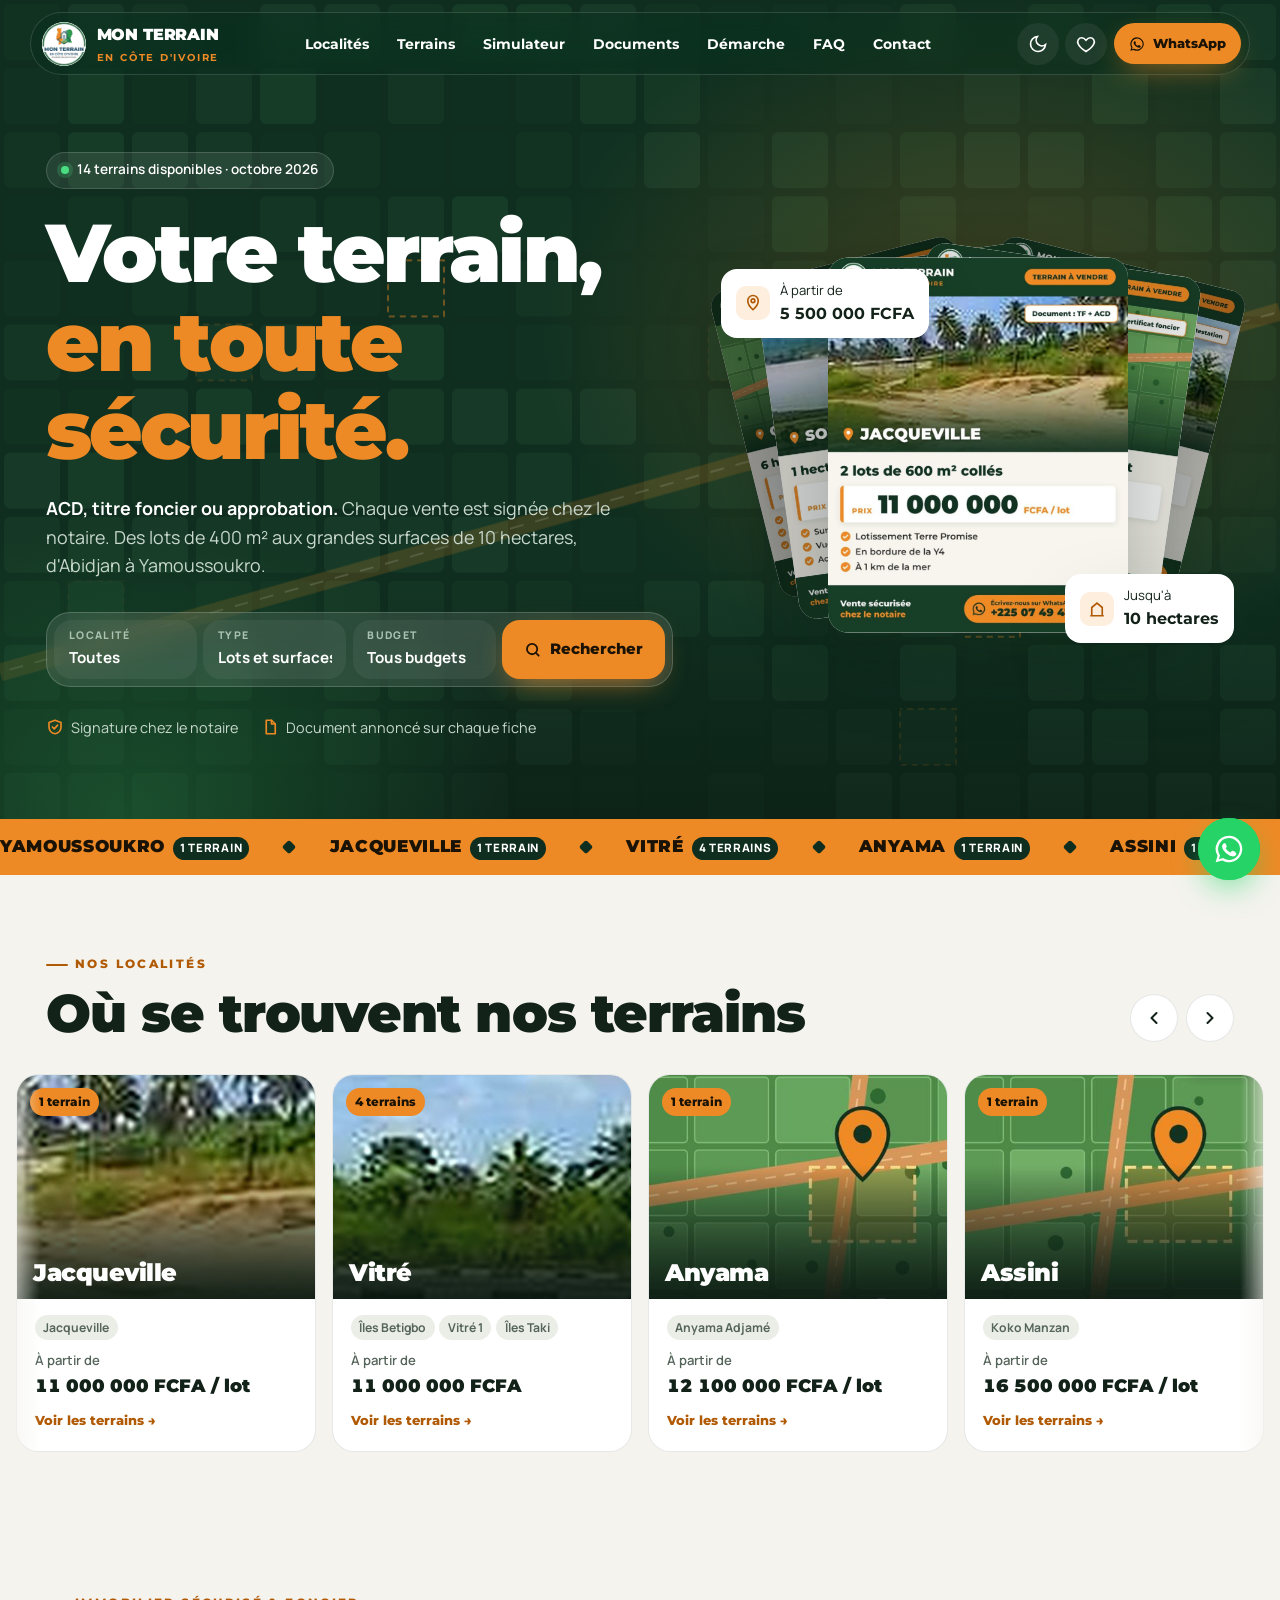
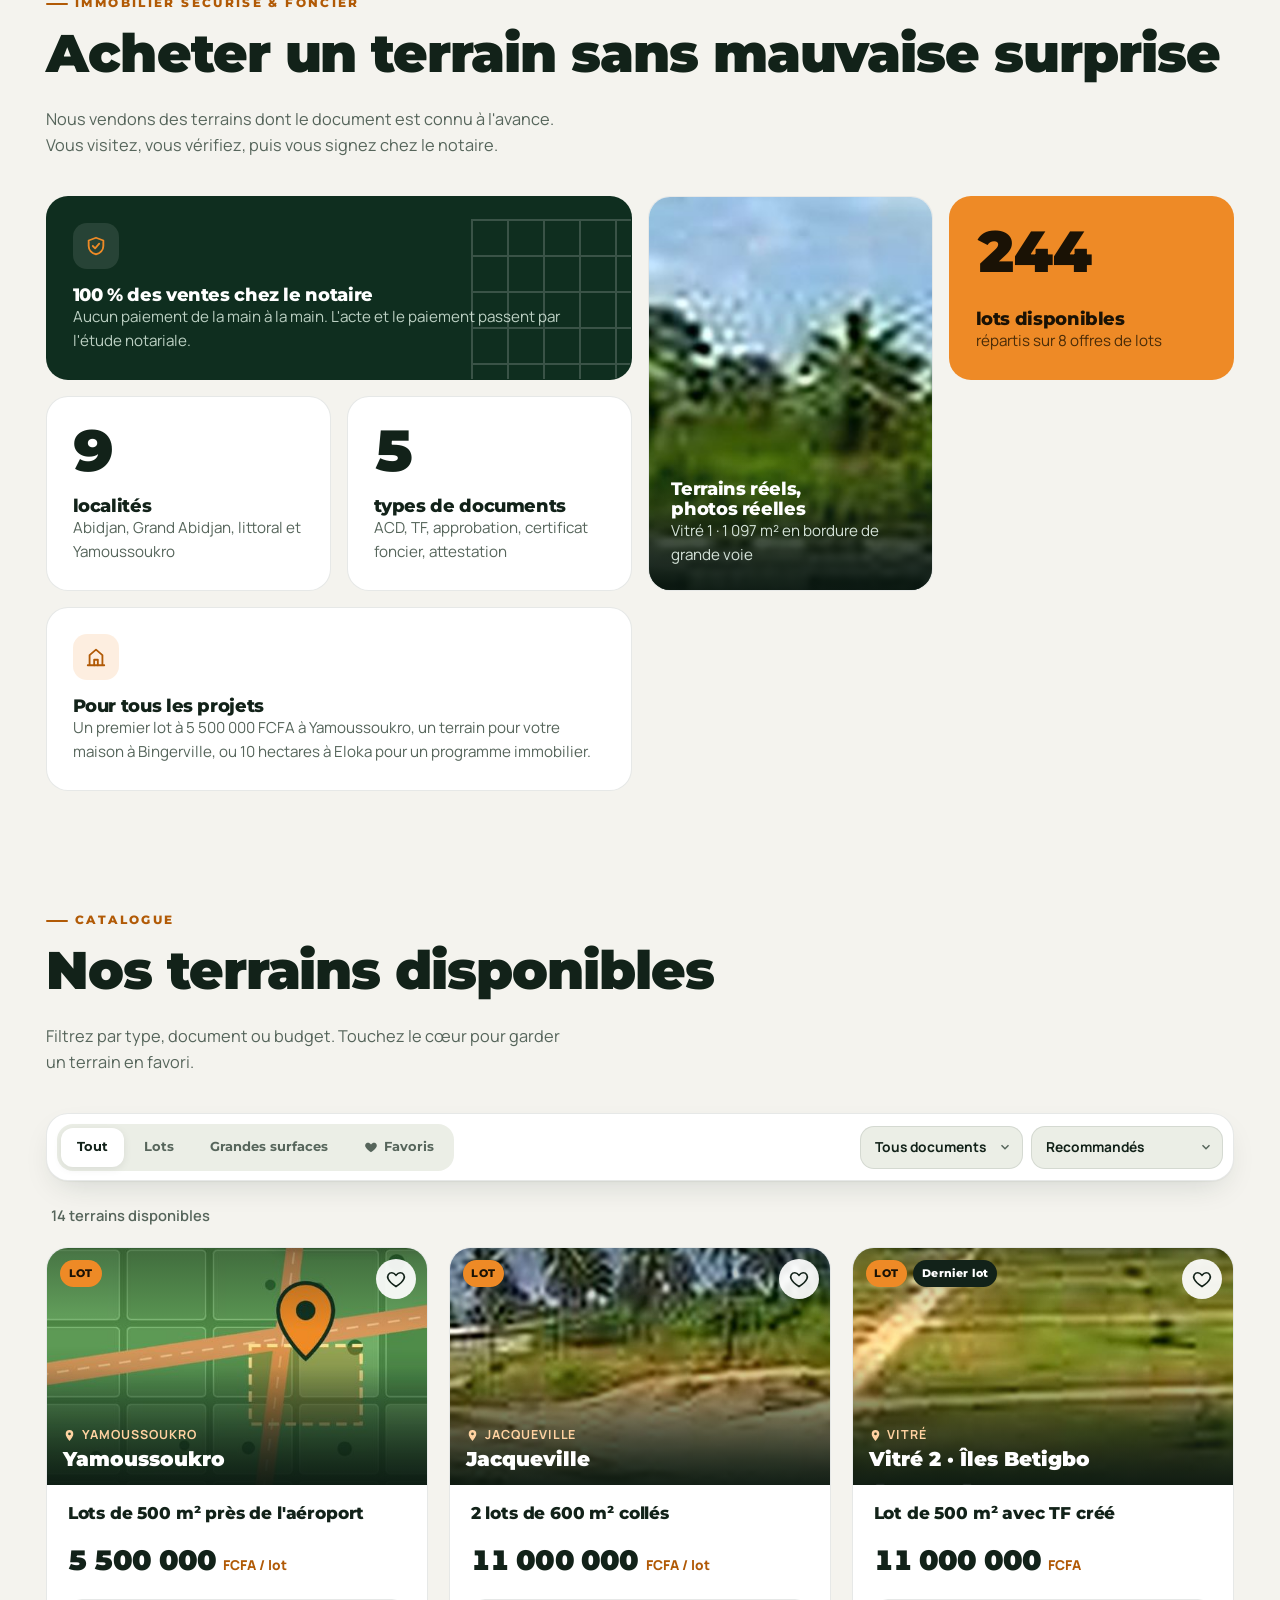
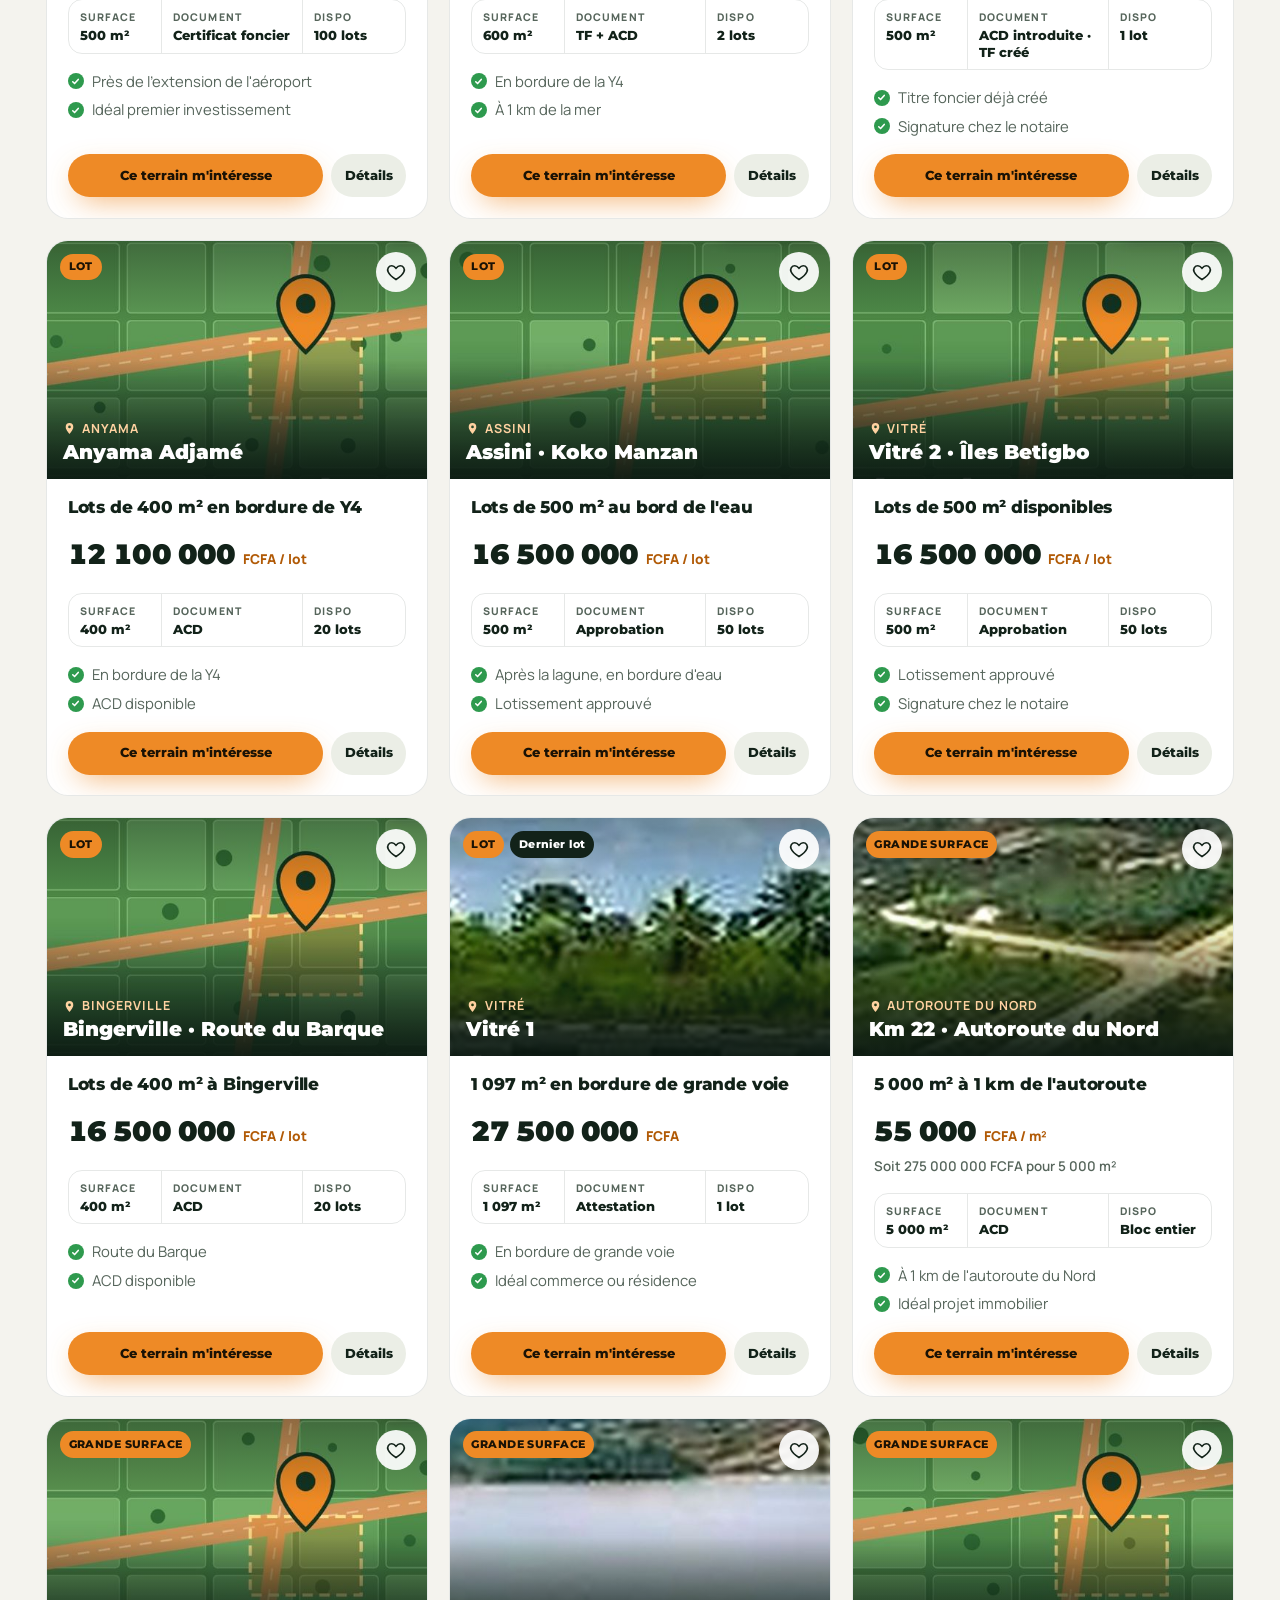
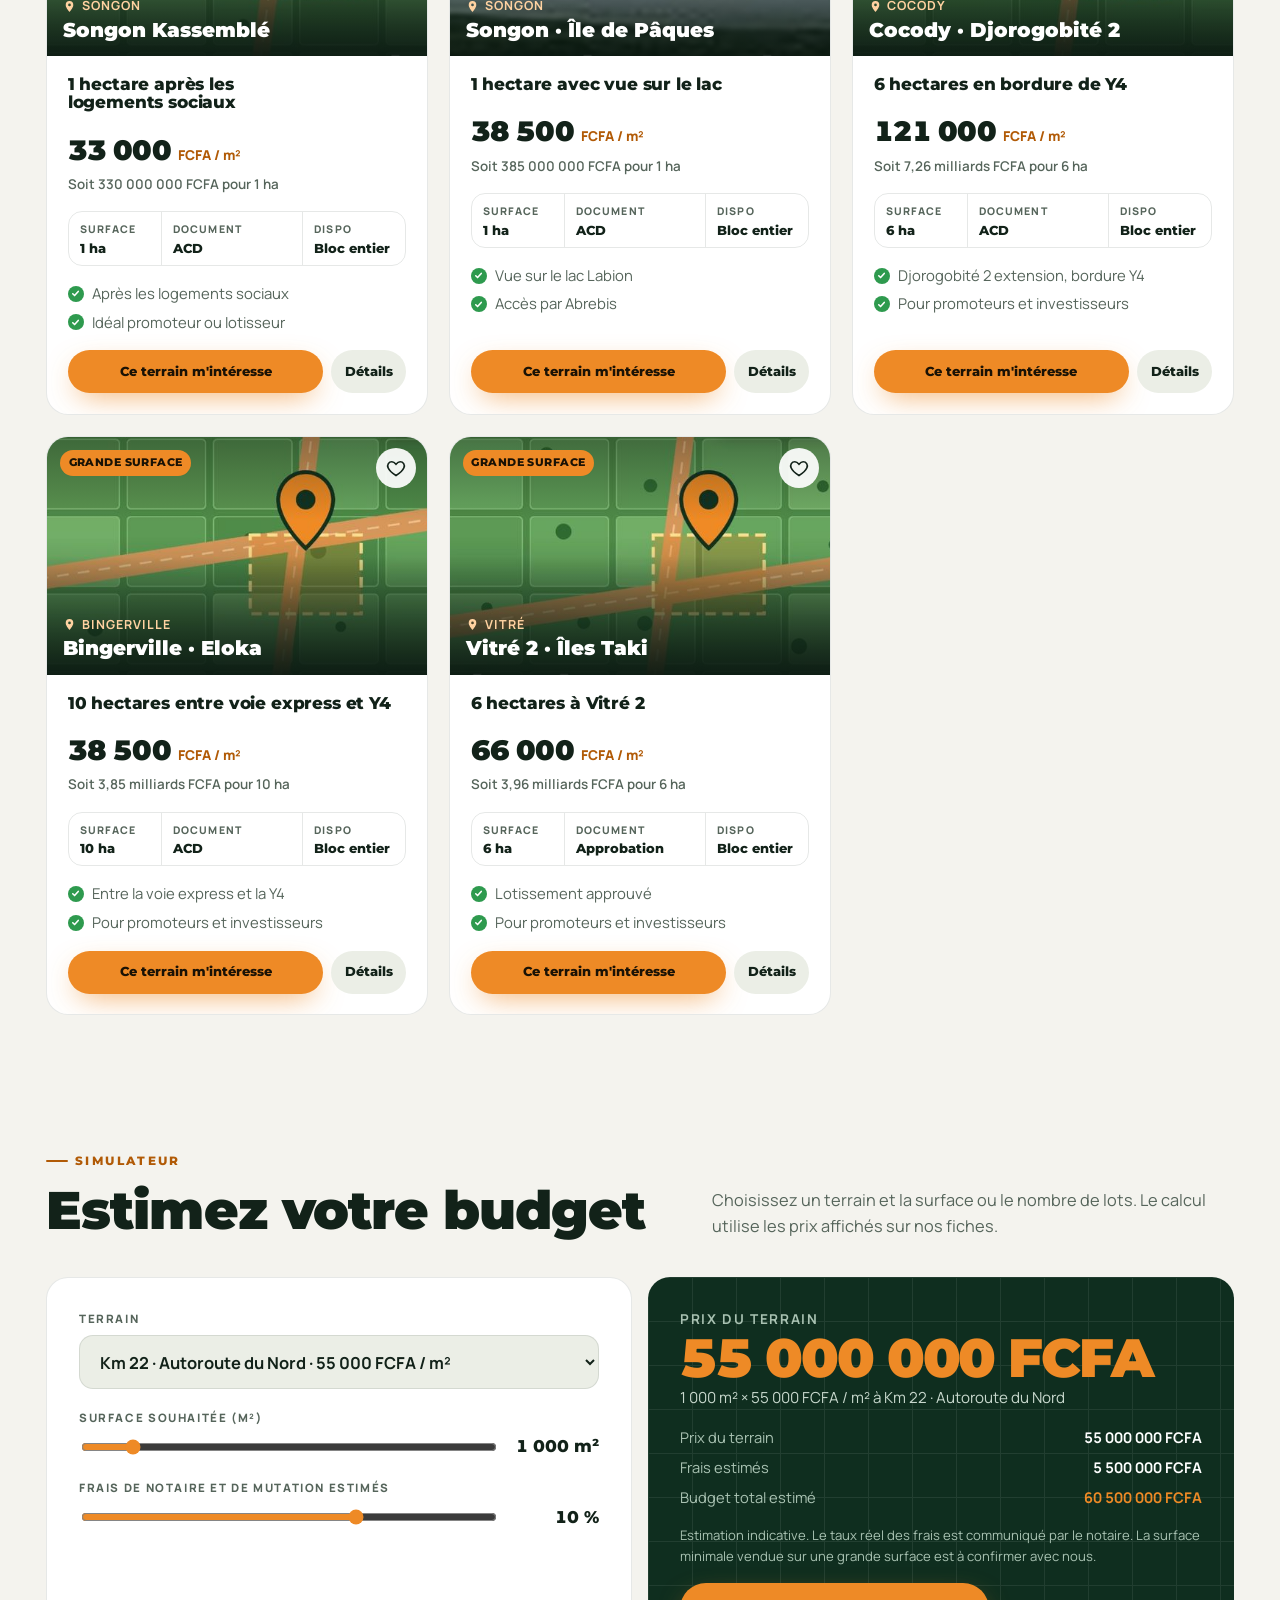
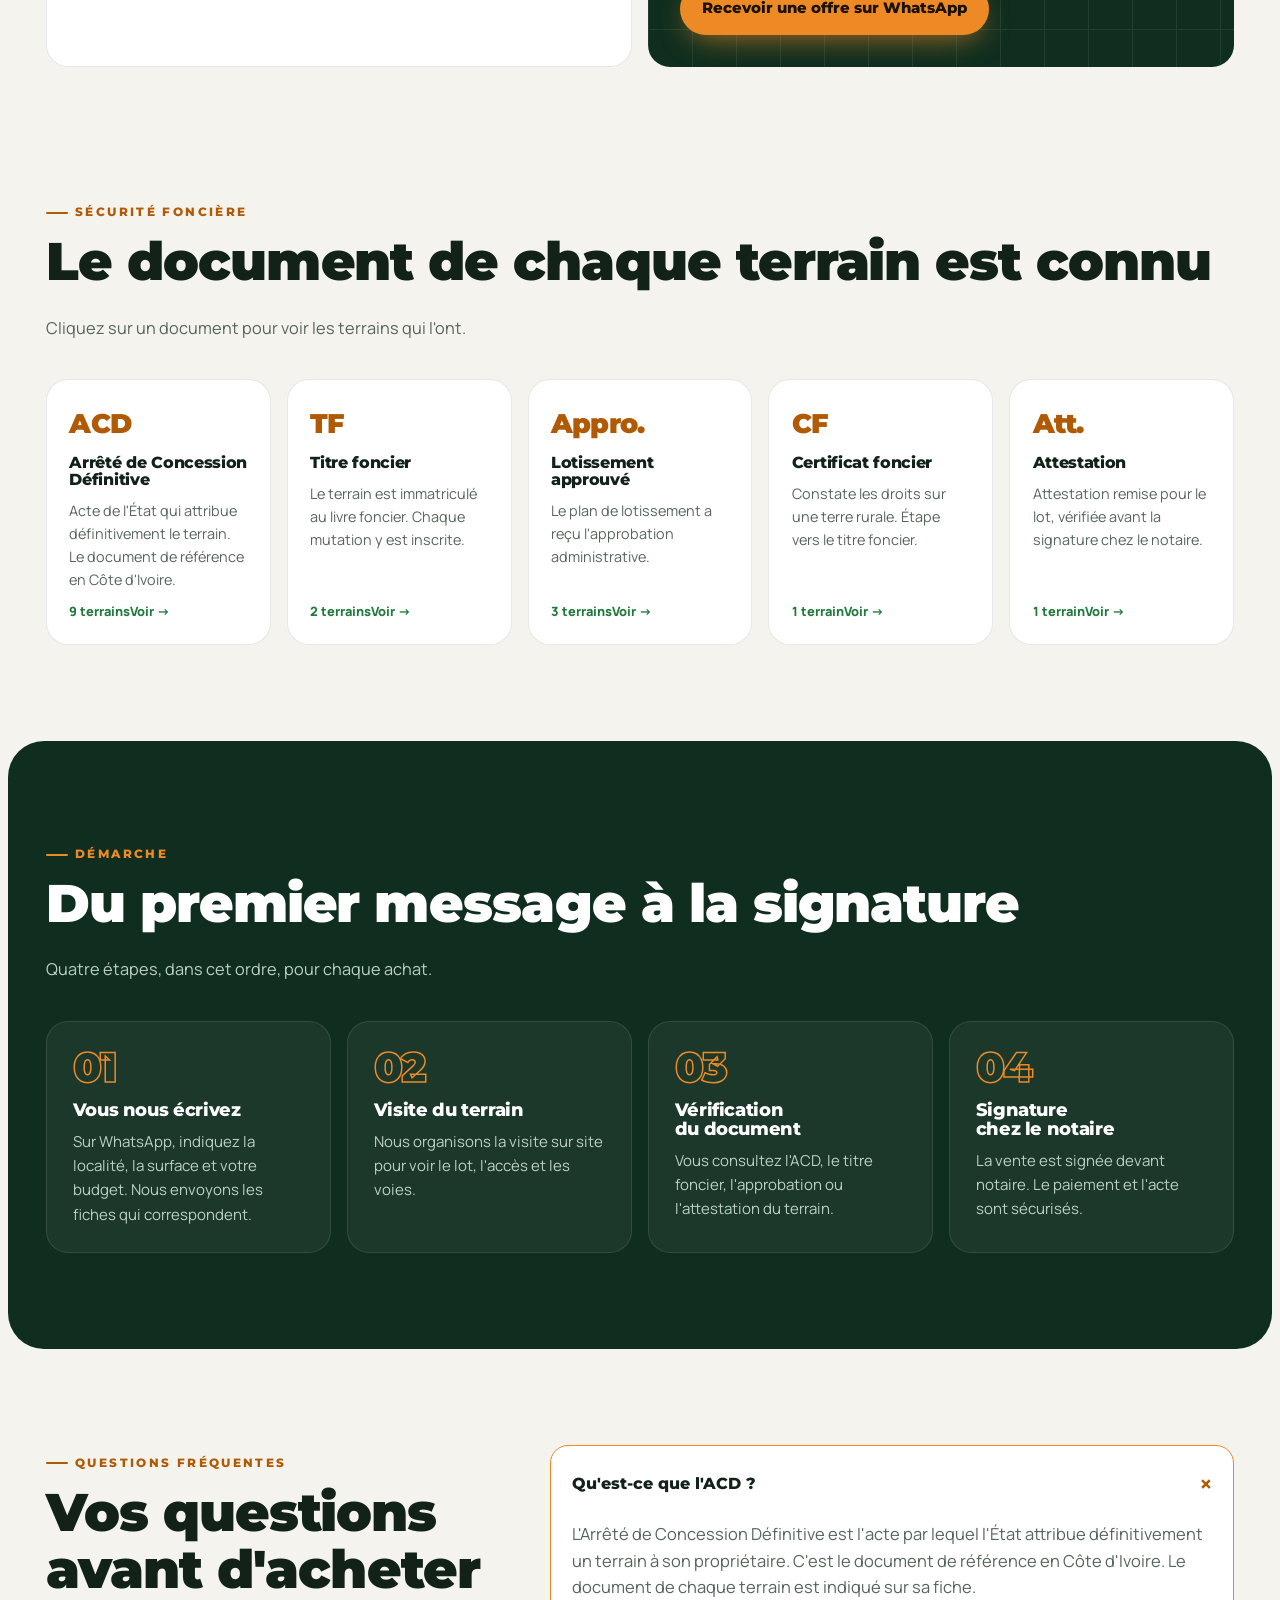
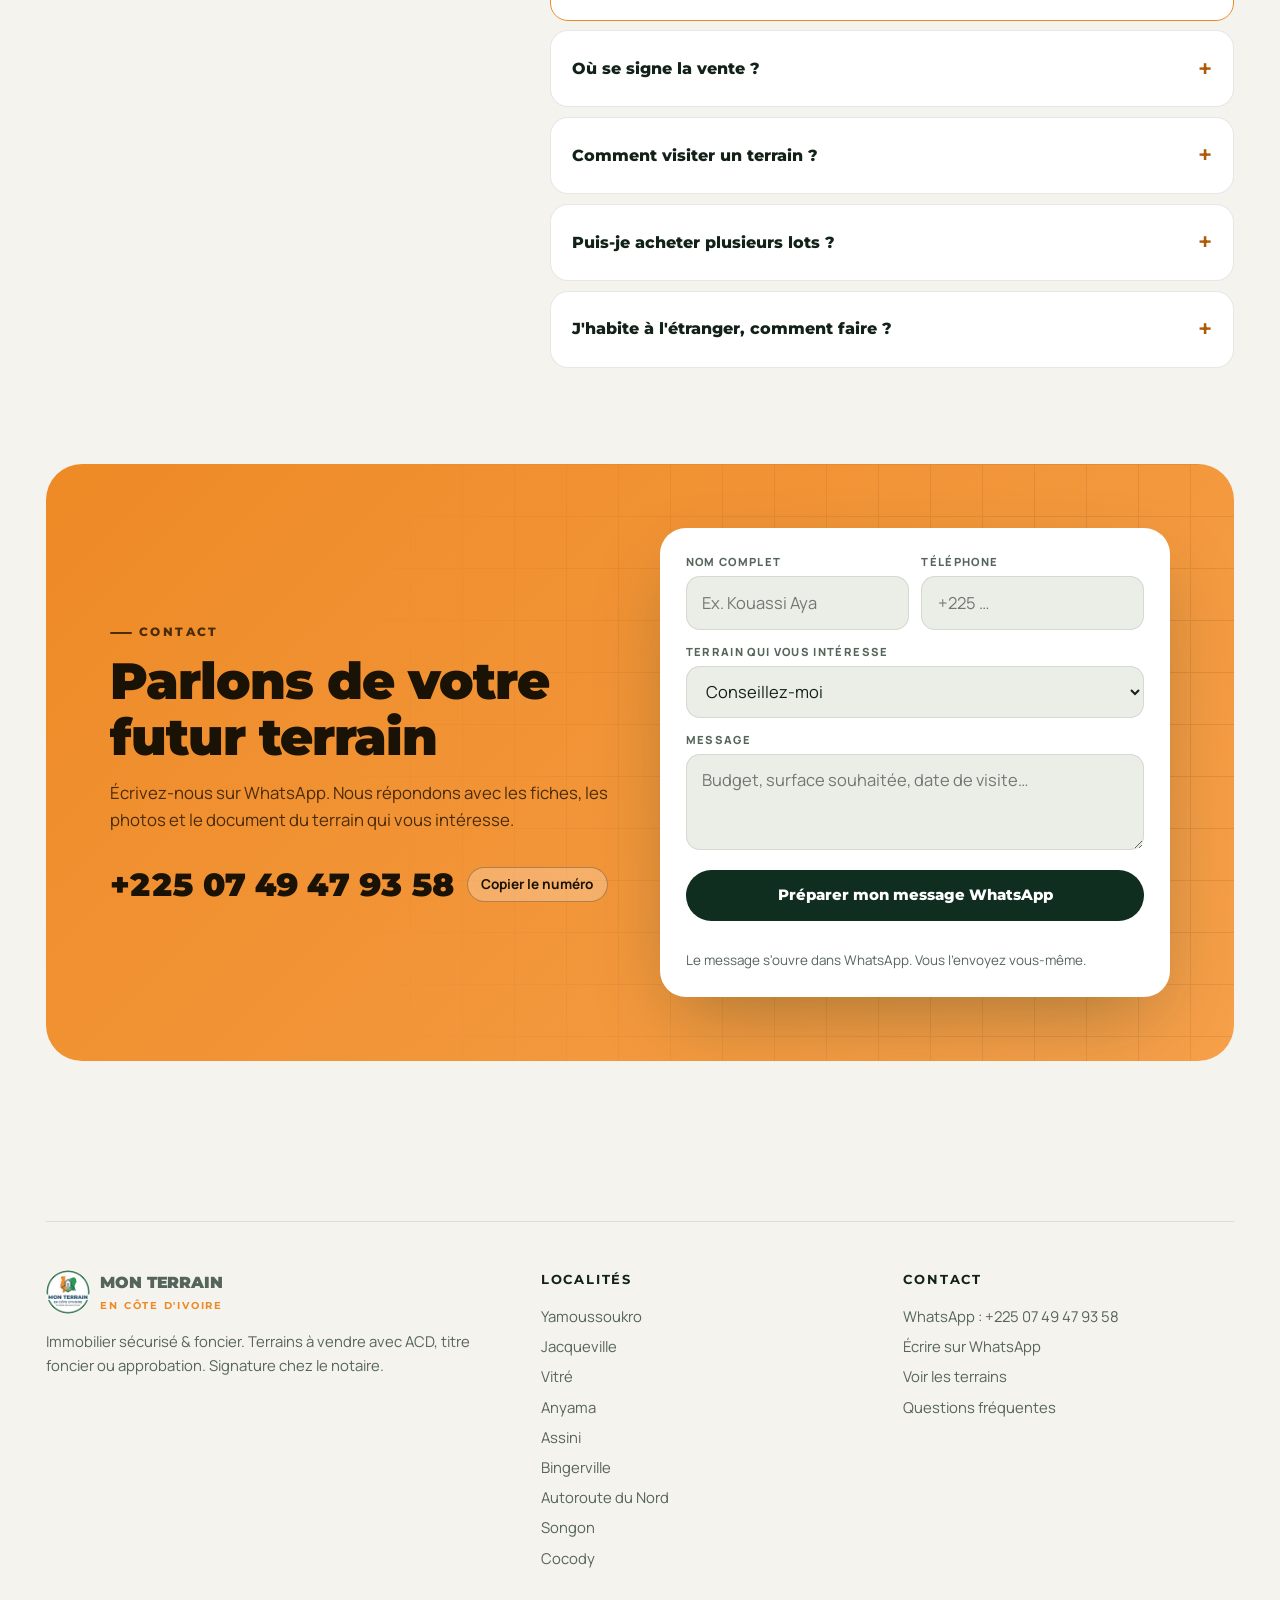
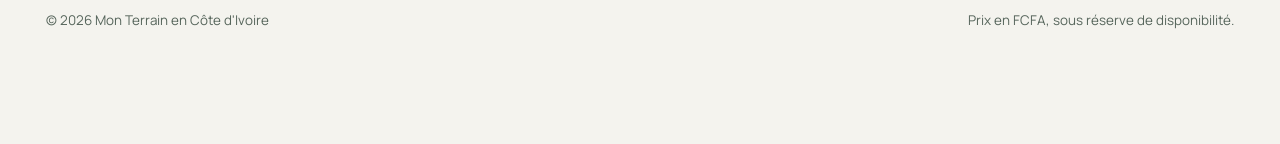
==== index.html @ 16b6b800 "Site Mon Terrain en Côte d'Ivoire Co-Authored-By: Claude Opus 5.5 <noreply@anthropic.com> Claude-Ses" ====
<!doctype html>
<html lang="fr">
<head>
<meta charset="utf-8">
<meta name="viewport" content="width=device-width, initial-scale=1, viewport-fit=cover">
<title>Mon Terrain en Côte d'Ivoire</title>
<meta name="claude:viewport-fit-sides" content="cover">
<meta name="description" content="Terrains à vendre en Côte d'Ivoire : Cocody, Bingerville, Anyama, Songon, Jacqueville, Assini, Vitré, Yamoussoukro. ACD, titre foncier ou approbation. Signature chez le notaire.">
<meta name="theme-color" content="#0f2e1f">
<link rel="preconnect" href="https://fonts.googleapis.com">
<link rel="preconnect" href="https://fonts.gstatic.com" crossorigin>
<link rel="stylesheet" href="https://fonts.googleapis.com/css2?family=Montserrat:wght@600;700;800;900&family=Manrope:wght@400;500;600;700;800&display=swap">
<style>
/* Layout: la parcelle comme motif — fond quadrillé de lots, fiches empilées en 3D, catalogue filtrable, bento, simulateur */
:root{
  --forest:#0f2e1f;        /* fond des fiches */
  --forest-2:#174a31;
  --leaf:#2e9a4e;
  --orange:#ee8a26;
  --orange-2:#ffb15e;
  --navy:#1c4766;
  --bg:#f4f3ee;
  --surface:#ffffff;
  --surface-2:#ebeee6;
  --ink:#122219;
  --muted:#56655b;
  --line:rgba(18,34,25,.1);
  --glass:rgba(255,255,255,.72);
  --glass-line:rgba(255,255,255,.55);
  --accent-ink:#b15a06;
  --leaf-ink:#1f7a3c;
  --shadow-lg:0 30px 80px -20px rgba(15,46,31,.35);
  --shadow:0 1px 1px rgba(15,46,31,.04),0 12px 32px -12px rgba(15,46,31,.18);
  --f-display:"Montserrat",system-ui,-apple-system,"Segoe UI",sans-serif;
  --f-body:"Manrope",system-ui,-apple-system,"Segoe UI",sans-serif;
  --r:22px;
  --wrap:1220px;
  --gl:max(16px,env(safe-area-inset-left,0px));
  --gr:max(16px,env(safe-area-inset-right,0px));
}
@media (prefers-color-scheme:dark){:root:not([data-theme="light"]){
  --bg:#0a1610;--surface:#11221a;--surface-2:#162b20;--ink:#ecf2ed;--muted:#a3b5a9;--line:rgba(236,242,237,.1);
  --glass:rgba(17,34,26,.72);--glass-line:rgba(255,255,255,.08);--accent-ink:#ffab55;--leaf-ink:#5cc97c;
  --shadow:0 1px 1px rgba(0,0,0,.3),0 12px 32px -12px rgba(0,0,0,.6);color-scheme:dark}}
:root[data-theme="dark"]{
  --bg:#0a1610;--surface:#11221a;--surface-2:#162b20;--ink:#ecf2ed;--muted:#a3b5a9;--line:rgba(236,242,237,.1);
  --glass:rgba(17,34,26,.72);--glass-line:rgba(255,255,255,.08);--accent-ink:#ffab55;--leaf-ink:#5cc97c;
  --shadow:0 1px 1px rgba(0,0,0,.3),0 12px 32px -12px rgba(0,0,0,.6);color-scheme:dark}

*{box-sizing:border-box}
[hidden]{display:none!important}
html{scroll-behavior:smooth;scroll-padding-top:90px}
body{background:var(--bg);color:var(--ink);font-family:var(--f-body);font-size:16.5px;line-height:1.6;margin:0;-webkit-font-smoothing:antialiased}
body::before{content:"";position:fixed;inset:0 0 auto;height:env(safe-area-inset-top,0px);z-index:80;background:var(--forest)}
h1,h2,h3{font-family:var(--f-display);line-height:1.08;margin:0;text-wrap:balance;letter-spacing:-.02em}
p{margin:0}
a{color:inherit}
img{max-width:100%;display:block}
button{font:inherit;color:inherit}
:focus-visible{outline:3px solid var(--orange);outline-offset:3px;border-radius:8px}
.wrap{max-width:var(--wrap);margin:0 auto;padding-left:var(--gl);padding-right:var(--gr)}
.kicker{display:inline-flex;align-items:center;gap:.6em;font-family:var(--f-display);font-weight:800;font-size:.74rem;letter-spacing:.2em;text-transform:uppercase;color:var(--accent-ink)}
.kicker::before{content:"";width:22px;height:2px;background:currentColor;border-radius:2px}
.btn{display:inline-flex;align-items:center;justify-content:center;gap:.55em;font-family:var(--f-display);font-weight:800;font-size:.92rem;border-radius:999px;padding:.95em 1.5em;text-decoration:none;border:0;cursor:pointer;transition:transform .2s cubic-bezier(.2,.8,.2,1),box-shadow .2s,background .2s;white-space:nowrap}
.btn:hover{transform:translateY(-2px)}
.btn svg{width:1.2em;height:1.2em;flex:none}
.btn-primary{background:var(--orange);color:#1a1205;box-shadow:0 10px 30px -10px rgba(238,138,38,.8)}
.btn-primary:hover{background:var(--orange-2)}
.btn-glass{background:rgba(255,255,255,.1);color:#fff;border:1px solid rgba(255,255,255,.25);backdrop-filter:blur(8px)}
.btn-soft{background:var(--surface-2);color:var(--ink)}

/* ---------- scroll progress + header ---------- */
.progress{position:fixed;top:env(safe-area-inset-top,0px);left:0;right:0;height:3px;z-index:90;background:linear-gradient(90deg,var(--orange),var(--orange-2));transform-origin:0 50%;transform:scaleX(0)}
@supports (animation-timeline:scroll()){.progress{animation:grow linear both;animation-timeline:scroll(root)}}
@keyframes grow{to{transform:scaleX(1)}}
header.site{position:fixed;top:calc(env(safe-area-inset-top,0px) + 12px);left:0;right:0;z-index:70;padding-left:var(--gl);padding-right:var(--gr);pointer-events:none}
.bar{pointer-events:auto;max-width:var(--wrap);margin:0 auto;display:flex;align-items:center;justify-content:space-between;gap:1rem;padding:.5rem .5rem .5rem .7rem;border-radius:999px;background:rgba(15,46,31,.45);border:1px solid rgba(255,255,255,.14);backdrop-filter:blur(16px) saturate(1.3);-webkit-backdrop-filter:blur(16px) saturate(1.3);color:#fff;transition:background .3s,color .3s,border-color .3s,box-shadow .3s}
header.scrolled .bar{background:var(--glass);color:var(--ink);border-color:var(--glass-line);box-shadow:var(--shadow)}
.brand{display:flex;align-items:center;gap:.65rem;text-decoration:none;min-width:0}
.brand img{width:44px;height:44px;border-radius:50%;background:#fff;flex:none}
.brand b{white-space:nowrap;font-family:var(--f-display);font-weight:900;font-size:1rem;line-height:1;letter-spacing:-.01em}
.brand small{display:block;font-family:var(--f-display);font-weight:700;font-size:.62rem;letter-spacing:.18em;color:var(--orange);margin-top:.3em}
nav.main{display:flex;align-items:center;gap:.2rem}
nav.main a{font-family:var(--f-display);font-weight:700;font-size:.86rem;text-decoration:none;padding:.6em .9em;border-radius:999px;transition:background .2s}
nav.main a:hover{background:rgba(127,127,127,.16)}
.bar-actions{display:flex;align-items:center;gap:.4rem}
.icon-btn{width:42px;height:42px;border-radius:50%;display:grid;place-items:center;background:rgba(127,127,127,.14);border:0;cursor:pointer;position:relative}
.icon-btn svg{width:20px;height:20px}
.icon-btn .count{position:absolute;top:-2px;right:-2px;min-width:18px;height:18px;padding:0 4px;border-radius:9px;background:var(--orange);color:#1a1205;font-size:.68rem;font-weight:800;display:grid;place-items:center}
.bar .btn{padding:.75em 1.15em;font-size:.84rem}
#menuBtn{display:none}
@media (max-width:980px){
  nav.main{position:absolute;top:calc(100% + 8px);left:var(--gl);right:var(--gr);flex-direction:column;align-items:stretch;background:var(--surface);color:var(--ink);border-radius:20px;padding:.6rem;box-shadow:var(--shadow-lg);border:1px solid var(--line)}
  nav.main a{padding:.9rem 1rem}
  nav.main:not(.open){display:none}
  #menuBtn{display:grid}
  .bar .btn-wa-label{display:none}
  .bar .btn{padding:0;width:42px;height:42px}
}
@media (max-width:420px){.brand small{display:none}.brand b{font-size:.9rem}#themeBtn{display:none}}

/* ---------- hero ---------- */
.hero{position:relative;background:var(--forest);color:#fff;overflow:hidden;isolation:isolate}
.hero canvas{position:absolute;inset:0;width:100%;height:100%;z-index:-1}
.hero::after{content:"";position:absolute;inset:0;z-index:-1;background:radial-gradient(ellipse 60% 70% at 78% 40%,rgba(238,138,38,.22),transparent 60%),radial-gradient(ellipse 50% 60% at 10% 100%,rgba(46,154,78,.35),transparent 60%),linear-gradient(180deg,transparent 70%,rgba(10,22,16,.5))}
.hero .wrap{display:grid;grid-template-columns:minmax(0,1.1fr) minmax(0,.9fr);gap:3rem;align-items:center;padding-block:9.5rem 5rem}
.pill{display:inline-flex;align-items:center;gap:.55rem;padding:.4rem .9rem .4rem .45rem;border-radius:999px;background:rgba(255,255,255,.08);border:1px solid rgba(255,255,255,.16);font-size:.85rem;font-weight:600}
.pill i{display:inline-block;width:8px;height:8px;border-radius:50%;background:#4ade80;box-shadow:0 0 0 4px rgba(74,222,128,.2);margin-left:.4rem;font-style:normal}
.hero h1{font-weight:900;font-size:clamp(2.6rem,6.4vw,5.2rem);margin:1.3rem 0 1.2rem;letter-spacing:-.035em}
.hero h1 .o{color:var(--orange);display:block}
.hero h1 .line{display:block;animation:rise .9s cubic-bezier(.2,.8,.2,1) both}
.hero h1 .line:nth-child(2){animation-delay:.12s}
@keyframes rise{from{transform:translateY(24px);opacity:.001}}
.hero .lead{font-size:1.12rem;color:#c8d8cd;max-width:34em}
.hero .lead b{color:#fff}

.search{margin-top:2rem;display:grid;grid-template-columns:repeat(3,minmax(0,1fr)) auto;gap:.4rem;padding:.45rem;border-radius:24px;background:rgba(255,255,255,.1);border:1px solid rgba(255,255,255,.18);backdrop-filter:blur(14px);-webkit-backdrop-filter:blur(14px);max-width:720px}
.search .f{display:flex;flex-direction:column;padding:.45rem .9rem;border-radius:18px;background:rgba(255,255,255,.06);min-width:0}
.search label{font-size:.66rem;font-weight:800;letter-spacing:.14em;text-transform:uppercase;color:#a9c2b2}
.search select{appearance:none;background:transparent;border:0;color:#fff;font:inherit;font-weight:700;font-size:.95rem;padding:.1rem 0;width:100%;cursor:pointer}
.search select option{color:#122219}
.search .btn{border-radius:18px}
@media (max-width:720px){.search{grid-template-columns:1fr 1fr}.search .btn{grid-column:1/-1}}
@media (max-width:420px){.search{grid-template-columns:1fr}}
.trust{display:flex;flex-wrap:wrap;gap:1.4rem;margin-top:1.8rem;color:#c8d8cd;font-size:.9rem}
.trust span{display:inline-flex;align-items:center;gap:.45rem}
.trust svg{width:18px;height:18px;color:var(--orange)}

.deck{position:relative;height:520px;perspective:1400px}
.deck button{position:absolute;top:50%;left:50%;width:300px;max-width:78%;aspect-ratio:4/5;border:0;padding:0;border-radius:20px;overflow:hidden;cursor:pointer;background:#fff;box-shadow:var(--shadow-lg);transition:transform .9s cubic-bezier(.2,.8,.2,1),opacity .9s,filter .9s;transform-style:preserve-3d}
.deck img{width:100%;height:100%;object-fit:cover}
.deck .float{position:absolute;z-index:20;background:var(--surface);color:var(--ink);border-radius:16px;padding:.7rem .95rem;box-shadow:var(--shadow-lg);font-size:.82rem;display:flex;gap:.6rem;align-items:center;animation:bob 5s ease-in-out infinite}
.deck .float b{display:block;font-family:var(--f-display);font-size:1rem}
.deck .float .dot{width:34px;height:34px;border-radius:10px;display:grid;place-items:center;background:rgba(238,138,38,.15);color:var(--accent-ink)}
.deck .float .dot svg{width:18px;height:18px}
.deck .f1{left:0;top:16%}
.deck .f2{right:0;bottom:12%;animation-delay:-2.5s}
@keyframes bob{50%{transform:translateY(-10px)}}
@media (max-width:900px){.hero .wrap{grid-template-columns:1fr;padding-block:8rem 3.5rem}.deck{height:430px}}
@media (max-width:480px){.deck{height:380px}.deck .float{display:none}}

/* marquee */
.marquee{background:var(--orange);color:#1a1205;overflow:hidden;padding-block:.9rem;font-family:var(--f-display);font-weight:900;font-size:1.05rem;text-transform:uppercase;letter-spacing:.04em}
.marquee .track{display:flex;width:max-content;gap:2.2rem;animation:slide 38s linear infinite}
.marquee .item{display:inline-flex;align-items:center;gap:2.2rem;white-space:nowrap}
.marquee .item::after{content:"";width:10px;height:10px;border-radius:2px;background:var(--forest);transform:rotate(45deg)}
.marquee button{all:unset;cursor:pointer;display:inline-flex;align-items:baseline;gap:.5rem;font:inherit;text-transform:inherit;letter-spacing:inherit}
.marquee button:hover{text-decoration:underline;text-underline-offset:4px}
.marquee button:focus-visible{outline:2px solid var(--forest);outline-offset:4px;border-radius:4px}
.marquee button small{font-family:var(--f-body);font-weight:800;font-size:.72rem;letter-spacing:.06em;background:var(--forest);color:#fff;border-radius:999px;padding:.2em .6em}
.marquee:hover .track,.marquee:focus-within .track{animation-play-state:paused}

/* localités carousel */
.zones-sec{padding-block:4.5rem 1rem}
.zc-head{display:flex;justify-content:space-between;align-items:end;gap:1rem;flex-wrap:wrap;margin-bottom:1.6rem}
.zc-head h2{font-weight:900;font-size:clamp(2rem,4.4vw,3.3rem);margin-top:.7rem}
.zc-nav{display:flex;gap:.5rem}
.zc-nav button{width:48px;height:48px;border-radius:50%;border:1px solid var(--line);background:var(--surface);cursor:pointer;display:grid;place-items:center;color:var(--ink);transition:background .2s}
.zc-nav button:hover{background:var(--orange);color:#1a1205;border-color:transparent}
.zc-nav svg{width:20px;height:20px}
.zc{display:flex;gap:1rem;overflow-x:auto;scroll-snap-type:x mandatory;scroll-padding-left:var(--gl);padding:.4rem var(--gr) 1.4rem var(--gl);scrollbar-width:none;overscroll-behavior-x:contain}
.zc::-webkit-scrollbar{display:none}
.zc-wrap{max-width:calc(var(--wrap) + 400px);margin:0 auto;position:relative}
.zc-wrap::before,.zc-wrap::after{content:"";position:absolute;top:0;bottom:1.4rem;width:40px;z-index:2;pointer-events:none}
.zc-wrap::before{left:0;background:linear-gradient(90deg,var(--bg),transparent)}
.zc-wrap::after{right:0;background:linear-gradient(-90deg,var(--bg),transparent)}
.zcard{flex:0 0 min(300px,80vw);scroll-snap-align:start;border-radius:var(--r);overflow:hidden;background:var(--surface);border:1px solid var(--line);display:flex;flex-direction:column;text-align:left;padding:0;cursor:pointer;transition:transform .35s cubic-bezier(.2,.8,.2,1),box-shadow .35s;color:var(--ink)}
.zcard:hover{transform:translateY(-6px);box-shadow:var(--shadow-lg)}
.zcard .zimg{position:relative;aspect-ratio:4/3;overflow:hidden;background:var(--forest)}
.zcard .zimg img{width:100%;height:100%;object-fit:cover;transition:transform .8s cubic-bezier(.2,.8,.2,1)}
.zcard:hover .zimg img{transform:scale(1.08)}
.zcard .zimg::after{content:"";position:absolute;inset:0;background:linear-gradient(transparent 40%,rgba(10,22,16,.85))}
.zcard .zname{position:absolute;left:1rem;right:1rem;bottom:.85rem;z-index:1;color:#fff;font-family:var(--f-display);font-weight:900;font-size:1.5rem;line-height:1.05;letter-spacing:-.02em}
.zcard .zcount{position:absolute;top:.8rem;left:.8rem;z-index:1;background:var(--orange);color:#1a1205;font-family:var(--f-display);font-weight:800;font-size:.72rem;padding:.4em .8em;border-radius:999px}
.zcard .zbody{padding:1rem 1.1rem 1.2rem;display:flex;flex-direction:column;gap:.6rem;flex:1}
.zcard .zplaces{display:flex;flex-wrap:wrap;gap:.3rem}
.zcard .zplaces span{font-size:.76rem;font-weight:700;background:var(--surface-2);border-radius:999px;padding:.25em .7em;color:var(--muted)}
.zcard .zfrom{margin-top:auto;font-size:.82rem;color:var(--muted);font-weight:600}
.zcard .zfrom b{display:block;font-family:var(--f-display);font-size:1.15rem;color:var(--ink);font-weight:900;font-variant-numeric:tabular-nums}
.zcard .zgo{font-family:var(--f-display);font-weight:800;font-size:.84rem;color:var(--accent-ink)}
@keyframes slide{to{transform:translateX(-50%)}}

/* reveal on scroll (progressive: visible by default) */
@supports (animation-timeline:view()){
  .reveal{animation:reveal linear both;animation-timeline:view();animation-range:entry 0% entry 40%}
  @keyframes reveal{from{opacity:.35;transform:translateY(40px) scale(.98)}}
}

/* ---------- sections ---------- */
section.block{padding-block:6rem}
.head{display:flex;flex-wrap:wrap;justify-content:space-between;align-items:end;gap:1.5rem;margin-bottom:2.4rem}
.head h2{font-weight:900;font-size:clamp(2rem,4.4vw,3.3rem);margin-top:.7rem}
.head p{color:var(--muted);max-width:32em;font-size:1.02rem}

/* ---------- bento ---------- */
.bento{display:grid;grid-template-columns:repeat(4,minmax(0,1fr));grid-auto-rows:minmax(170px,auto);gap:1rem}
.tile{border-radius:var(--r);padding:1.6rem;background:var(--surface);border:1px solid var(--line);display:flex;flex-direction:column;justify-content:space-between;gap:1rem;overflow:hidden;position:relative;min-width:0}
.tile .big{font-family:var(--f-display);font-weight:900;font-size:clamp(2.4rem,4.5vw,3.6rem);line-height:1;letter-spacing:-.04em;font-variant-numeric:tabular-nums}
.tile h3{font-size:1.15rem;font-weight:800}
.tile p{color:var(--muted);font-size:.95rem}
.tile.dark{background:var(--forest);color:#fff;border-color:transparent}
.tile.dark p{color:#bcd0c3}
.tile.orange{background:var(--orange);color:#1a1205;border-color:transparent}
.tile.orange p{color:#4a2c08}
.tile.photo{padding:0;grid-row:span 2}
.tile.photo img{width:100%;height:100%;object-fit:cover;position:absolute;inset:0}
.tile.photo .cap{position:relative;margin-top:auto;padding:1.4rem;background:linear-gradient(transparent,rgba(10,22,16,.9));color:#fff}
.tile.photo .cap p{color:#d4e2d8}
.t-wide{grid-column:span 2}
.tile .ic{width:46px;height:46px;border-radius:14px;display:grid;place-items:center;background:rgba(238,138,38,.14);color:var(--accent-ink)}
.tile.dark .ic{background:rgba(255,255,255,.1);color:var(--orange)}
.tile .ic svg{width:22px;height:22px}
.tile .plots{position:absolute;right:-20px;bottom:-20px;width:180px;height:180px;opacity:.18;background-image:linear-gradient(currentColor 2px,transparent 2px),linear-gradient(90deg,currentColor 2px,transparent 2px);background-size:36px 36px}
@media (max-width:900px){.bento{grid-template-columns:1fr 1fr}.tile.photo{grid-row:span 1;min-height:280px}}
@media (max-width:520px){.bento{grid-template-columns:1fr}.t-wide{grid-column:auto}}

/* ---------- catalogue ---------- */
.toolbar{display:flex;flex-wrap:wrap;gap:.8rem;align-items:center;justify-content:space-between;padding:.6rem;border-radius:22px;background:var(--surface);border:1px solid var(--line);margin-bottom:1.4rem;position:sticky;top:calc(env(safe-area-inset-top,0px) + 84px);z-index:20;box-shadow:var(--shadow)}
.seg{display:flex;gap:.25rem;padding:.25rem;border-radius:16px;background:var(--surface-2);flex-wrap:wrap}
.seg button{border:0;background:transparent;padding:.55rem 1rem;border-radius:12px;font-family:var(--f-display);font-weight:700;font-size:.84rem;cursor:pointer;color:var(--muted);display:inline-flex;gap:.4rem;align-items:center}
.seg button[aria-pressed="true"]{background:var(--surface);color:var(--ink);box-shadow:0 2px 8px rgba(0,0,0,.08)}
.seg button svg{width:14px;height:14px}
.tb-right{display:flex;gap:.5rem;flex-wrap:wrap}
.tb-right select{font:inherit;font-weight:700;font-size:.86rem;padding:.6rem 2rem .6rem .9rem;border-radius:14px;border:1px solid var(--line);background:var(--surface-2) url("data:image/svg+xml,%3Csvg xmlns='http://www.w3.org/2000/svg' viewBox='0 0 24 24' fill='none' stroke='%2356655b' stroke-width='2.5'%3E%3Cpath d='M6 9l6 6 6-6'/%3E%3C/svg%3E") right .6rem center/14px no-repeat;color:var(--ink);appearance:none;cursor:pointer;max-width:100%}
@media (max-width:720px){.toolbar{position:static}}
.result-line{color:var(--muted);margin:0 0 1.2rem .3rem;font-size:.92rem;font-weight:600}
.grid{display:grid;grid-template-columns:repeat(auto-fill,minmax(320px,1fr));gap:1.3rem}
@media (max-width:400px){.grid{grid-template-columns:1fr}}
.card{background:var(--surface);border:1px solid var(--line);border-radius:var(--r);overflow:hidden;display:flex;flex-direction:column;transition:transform .35s cubic-bezier(.2,.8,.2,1),box-shadow .35s;view-transition-name:var(--vt)}
.card:hover{transform:translateY(-6px);box-shadow:var(--shadow-lg)}
.media{position:relative;aspect-ratio:16/10;overflow:hidden;background:var(--forest)}
.media .open{position:absolute;inset:0;border:0;padding:0;background:none;cursor:zoom-in;width:100%}
.media img{width:100%;height:100%;object-fit:cover;transition:transform .8s cubic-bezier(.2,.8,.2,1)}
.card:hover .media img{transform:scale(1.07)}
.media::after{content:"";position:absolute;inset:0;background:linear-gradient(180deg,rgba(10,22,16,.35),transparent 35%,transparent 50%,rgba(10,22,16,.88));pointer-events:none}
.badges{position:absolute;top:.8rem;left:.8rem;right:3.8rem;display:flex;flex-wrap:wrap;gap:.35rem;z-index:2;pointer-events:none}
.badge{font-family:var(--f-display);font-weight:800;font-size:.68rem;letter-spacing:.04em;padding:.42em .8em;border-radius:999px;background:rgba(255,255,255,.92);color:#122219;backdrop-filter:blur(6px)}
.badge.o{background:var(--orange);color:#1a1205;text-transform:uppercase}
.badge.hot{background:#122219;color:#fff}
.fav{position:absolute;top:.7rem;right:.7rem;z-index:3;width:40px;height:40px;border-radius:50%;border:0;background:rgba(255,255,255,.92);display:grid;place-items:center;cursor:pointer;transition:transform .2s;color:#122219}
.fav:active{transform:scale(.88)}
.fav svg{width:20px;height:20px;fill:none;stroke:currentColor;stroke-width:2}
.fav[aria-pressed="true"]{color:#e0452b}
.fav[aria-pressed="true"] svg{fill:currentColor;animation:pop .35s}
@keyframes pop{50%{transform:scale(1.35)}}
.where{position:absolute;left:1rem;right:1rem;bottom:.9rem;z-index:2;color:#fff;pointer-events:none}
.where small{display:flex;gap:.35rem;align-items:center;font-size:.78rem;font-weight:700;color:#ffd2a1;text-transform:uppercase;letter-spacing:.08em}
.where small svg{width:13px;height:13px;fill:currentColor}
.where b{display:block;font-family:var(--f-display);font-weight:900;font-size:1.25rem;line-height:1.15;margin-top:.15rem}
.body{padding:1.2rem 1.3rem 1.3rem;display:flex;flex-direction:column;gap:1rem;flex:1}
.body h3{font-size:1.05rem;font-weight:800;letter-spacing:-.01em}
.price{display:flex;align-items:baseline;flex-wrap:wrap;gap:.1rem .45rem}
.price .amt{font-family:var(--f-display);font-weight:900;font-size:1.75rem;letter-spacing:-.03em;font-variant-numeric:tabular-nums}
.price .unit{font-weight:800;font-size:.85rem;color:var(--accent-ink)}
.price .total{flex-basis:100%;font-size:.84rem;color:var(--muted);font-weight:600}
.specs{display:grid;grid-template-columns:minmax(0,.85fr) minmax(0,1.3fr) minmax(0,.95fr);border:1px solid var(--line);border-radius:14px;overflow:hidden}
.specs div{padding:.55rem .7rem;min-width:0}
.specs div+div{border-left:1px solid var(--line)}
.specs span{display:block;font-size:.66rem;font-weight:800;letter-spacing:.1em;text-transform:uppercase;color:var(--muted)}
.specs b{display:block;font-family:var(--f-display);font-size:.82rem;font-weight:800;overflow-wrap:break-word;line-height:1.25;margin-top:.1rem}
.checks{list-style:none;margin:0;padding:0;display:grid;gap:.3rem;font-size:.93rem;color:var(--muted)}
.checks li{display:flex;gap:.5rem;align-items:flex-start}
.checks li::before{content:"";flex:none;width:16px;height:16px;margin-top:.25em;border-radius:50%;background:var(--leaf) url("data:image/svg+xml,%3Csvg xmlns='http://www.w3.org/2000/svg' viewBox='0 0 24 24'%3E%3Cpath d='M6 12.5l4 4 8-9' fill='none' stroke='white' stroke-width='3.4' stroke-linecap='round' stroke-linejoin='round'/%3E%3C/svg%3E") center/11px no-repeat}
.foot{margin-top:auto;display:grid;grid-template-columns:1fr auto;gap:.5rem}
.foot .btn{padding:.8em 1em;font-size:.84rem}
.empty{grid-column:1/-1;padding:3rem 1.5rem;text-align:center;border:2px dashed var(--line);border-radius:var(--r);color:var(--muted);display:grid;gap:1rem;justify-items:center}
::view-transition-old(root),::view-transition-new(root){animation-duration:.35s}

/* ---------- simulateur ---------- */
.sim{display:grid;grid-template-columns:minmax(0,1fr) minmax(0,1fr);gap:1rem}
.sim-panel{border-radius:var(--r);padding:2rem;background:var(--surface);border:1px solid var(--line);display:grid;gap:1.2rem;align-content:start}
.sim-panel label{font-size:.72rem;font-weight:800;letter-spacing:.14em;text-transform:uppercase;color:var(--muted);display:block;margin-bottom:.4rem}
.sim-panel select,.sim-panel input[type=number]{width:100%;font:inherit;font-weight:700;padding:.85rem 1rem;border-radius:14px;border:1px solid var(--line);background:var(--surface-2);color:var(--ink)}
.range-row{display:flex;gap:1rem;align-items:center}
input[type=range]{flex:1;accent-color:var(--orange);min-width:0}
.range-row output{font-family:var(--f-display);font-weight:800;min-width:7ch;text-align:right;font-variant-numeric:tabular-nums}
.sim-out{border-radius:var(--r);padding:2rem;background:var(--forest);color:#fff;display:flex;flex-direction:column;gap:1rem;justify-content:space-between;position:relative;overflow:hidden}
.sim-out .plots{position:absolute;inset:0;opacity:.08;background-image:linear-gradient(#fff 1px,transparent 1px),linear-gradient(90deg,#fff 1px,transparent 1px);background-size:44px 44px}
.sim-out>*{position:relative}
.sim-out .lbl{color:#a9c2b2;font-size:.85rem;font-weight:700;text-transform:uppercase;letter-spacing:.12em}
.sim-out .amount{font-family:var(--f-display);font-weight:900;font-size:clamp(2rem,5vw,3.4rem);letter-spacing:-.04em;line-height:1;color:var(--orange);font-variant-numeric:tabular-nums;overflow-wrap:anywhere}
.sim-out .detail{color:#c8d8cd;font-size:.95rem}
.sim-out dl{display:grid;grid-template-columns:auto 1fr;gap:.4rem 1rem;margin:0;font-size:.92rem}
.sim-out dt{color:#a9c2b2}
.sim-out dd{margin:0;font-weight:700;text-align:right;font-variant-numeric:tabular-nums}
.sim-note{font-size:.82rem;color:#a9c2b2}
@media (max-width:860px){.sim{grid-template-columns:1fr}}

/* ---------- documents ---------- */
.docs{display:grid;grid-template-columns:repeat(5,minmax(0,1fr));gap:1rem}
.doc{border-radius:var(--r);padding:1.4rem;background:var(--surface);border:1px solid var(--line);display:flex;flex-direction:column;gap:.6rem;transition:border-color .2s,transform .2s;cursor:pointer;text-align:left}
.doc:hover{border-color:var(--orange);transform:translateY(-3px)}
.doc .abbr{font-family:var(--f-display);font-weight:900;font-size:1.7rem;letter-spacing:-.03em;color:var(--accent-ink)}
.doc h3{font-size:.98rem;font-weight:800}
.doc p{color:var(--muted);font-size:.9rem;flex:1}
.doc .n{font-size:.8rem;font-weight:800;color:var(--leaf-ink);display:flex;justify-content:space-between}
@media (max-width:1050px){.docs{grid-template-columns:repeat(3,minmax(0,1fr))}}
@media (max-width:680px){.docs{grid-template-columns:1fr 1fr}}
@media (max-width:420px){.docs{grid-template-columns:1fr}}

/* ---------- steps ---------- */
.process{background:var(--forest);color:#fff;border-radius:36px;margin-inline:max(8px,env(safe-area-inset-left,0px));position:relative;overflow:hidden}
.process .head p{color:#bcd0c3}
.process .kicker{color:var(--orange)}
.steps{list-style:none;margin:0;padding:0;display:grid;grid-template-columns:repeat(4,minmax(0,1fr));gap:1rem;counter-reset:s}
.steps li{counter-increment:s;padding:1.6rem;border-radius:var(--r);background:rgba(255,255,255,.05);border:1px solid rgba(255,255,255,.1);display:flex;flex-direction:column;gap:.7rem}
.steps li::before{content:"0" counter(s);font-family:var(--f-display);font-weight:900;font-size:2.6rem;letter-spacing:-.04em;color:transparent;-webkit-text-stroke:1.5px var(--orange);line-height:1}
.steps h3{font-size:1.1rem;font-weight:800}
.steps p{color:#bcd0c3;font-size:.94rem}
@media (max-width:900px){.steps{grid-template-columns:1fr 1fr}}
@media (max-width:480px){.steps{grid-template-columns:1fr}}

/* ---------- FAQ ---------- */
.faq-wrap{display:grid;grid-template-columns:minmax(0,.8fr) minmax(0,1.2fr);gap:3rem;align-items:start}
.faq{display:grid;gap:.6rem}
.faq details{border-radius:18px;background:var(--surface);border:1px solid var(--line);padding:0 1.3rem;transition:border-color .2s}
.faq details[open]{border-color:var(--orange)}
.faq summary{list-style:none;cursor:pointer;padding:1.15rem 0;font-family:var(--f-display);font-weight:800;font-size:1rem;display:flex;justify-content:space-between;gap:1rem;align-items:center}
.faq summary::-webkit-details-marker{display:none}
.faq summary::after{content:"+";font-size:1.5rem;font-weight:600;color:var(--accent-ink);transition:transform .25s;flex:none}
.faq details[open] summary::after{transform:rotate(45deg)}
.faq details p{padding-bottom:1.2rem;color:var(--muted)}
@media (max-width:860px){.faq-wrap{grid-template-columns:1fr;gap:1.5rem}}

/* ---------- contact ---------- */
.cta{border-radius:36px;background:linear-gradient(135deg,var(--orange),#f6a04a);color:#1a1205;padding:clamp(2rem,5vw,4rem);display:grid;grid-template-columns:minmax(0,1fr) minmax(0,1fr);gap:2.5rem;align-items:center;position:relative;overflow:hidden}
.cta .plots{position:absolute;inset:0;opacity:.12;background-image:linear-gradient(#1a1205 1.5px,transparent 1.5px),linear-gradient(90deg,#1a1205 1.5px,transparent 1.5px);background-size:52px 52px;mask-image:radial-gradient(circle at 85% 50%,#000,transparent 70%);-webkit-mask-image:radial-gradient(circle at 85% 50%,#000,transparent 70%)}
.cta>*{position:relative}
.cta h2{font-weight:900;font-size:clamp(2rem,4.4vw,3.2rem)}
.cta p{color:#4a2c08;margin-top:1rem;font-size:1.05rem;max-width:30em}
.phone-row{display:flex;flex-wrap:wrap;align-items:center;gap:.8rem;margin-top:1.6rem}
.phone{font-family:var(--f-display);font-weight:900;font-size:clamp(1.4rem,3vw,2rem);letter-spacing:-.02em;user-select:all;font-variant-numeric:tabular-nums}
.copy{border:1px solid rgba(26,18,5,.3);background:rgba(255,255,255,.25);border-radius:999px;padding:.4em 1em;font-weight:700;font-size:.85rem;cursor:pointer;color:#1a1205}
.form{background:var(--surface);color:var(--ink);border-radius:26px;padding:1.6rem;display:grid;grid-template-columns:1fr 1fr;gap:.8rem;box-shadow:var(--shadow-lg)}
.form .full{grid-column:1/-1}
.form label{font-size:.7rem;font-weight:800;letter-spacing:.12em;text-transform:uppercase;color:var(--muted);display:block;margin-bottom:.3rem}
.form input,.form select,.form textarea{width:100%;font:inherit;padding:.8rem .95rem;border-radius:14px;border:1px solid var(--line);background:var(--surface-2);color:var(--ink)}
.form textarea{min-height:96px;resize:vertical}
.form .btn{width:100%}
.form .note{font-size:.84rem;color:var(--muted)}
.btn-dark{background:var(--forest);color:#fff}
@media (max-width:860px){.cta{grid-template-columns:1fr}}
@media (max-width:480px){.form{grid-template-columns:1fr}}

/* ---------- footer ---------- */
footer{padding-block:4rem 7rem;color:var(--muted);font-size:.93rem}
footer .cols{display:grid;grid-template-columns:1.4fr 1fr 1fr;gap:2rem;border-top:1px solid var(--line);padding-top:3rem}
footer h4{font-family:var(--f-display);color:var(--ink);font-size:.8rem;letter-spacing:.14em;text-transform:uppercase;margin:0 0 .9rem}
footer ul{list-style:none;padding:0;margin:0;display:grid;gap:.4rem}
footer a{text-decoration:none}
footer a:hover{color:var(--accent-ink)}
footer .legal{margin-top:2.5rem;display:flex;flex-wrap:wrap;gap:.5rem;justify-content:space-between;font-size:.84rem}
@media (max-width:720px){footer .cols{grid-template-columns:1fr}}

/* ---------- floating + mobile dock ---------- */
.wa-float{position:fixed;right:calc(20px + env(safe-area-inset-right,0px));bottom:calc(20px + env(safe-area-inset-bottom,0px));z-index:60;width:62px;height:62px;border-radius:50%;background:#25d366;display:grid;place-items:center;box-shadow:0 12px 30px -6px rgba(37,211,102,.6)}
.wa-float::before{content:"";position:absolute;inset:0;border-radius:50%;background:#25d366;animation:ping 2.4s cubic-bezier(0,0,.2,1) infinite;z-index:-1}
@keyframes ping{75%,100%{transform:scale(1.6);opacity:0}}
.wa-float svg{width:32px;height:32px;fill:#fff}
.dock{display:none}
@media (max-width:720px){
  .wa-float{display:none}
  .dock{display:grid;grid-template-columns:repeat(3,1fr);gap:.3rem;position:fixed;left:0;right:0;bottom:0;z-index:60;padding:.5rem max(12px,env(safe-area-inset-right,0px)) calc(.5rem + env(safe-area-inset-bottom,0px)) max(12px,env(safe-area-inset-left,0px));background:var(--glass);backdrop-filter:blur(16px);-webkit-backdrop-filter:blur(16px);border-top:1px solid var(--line)}
  .dock a,.dock button{display:flex;flex-direction:column;align-items:center;gap:.15rem;padding:.45rem;border-radius:14px;text-decoration:none;font-size:.72rem;font-weight:800;background:none;border:0;cursor:pointer;color:var(--ink)}
  .dock svg{width:22px;height:22px}
  .dock .wa{background:#25d366;color:#fff}
}

/* ---------- dialog ---------- */
dialog{border:0;padding:0;border-radius:26px;width:min(980px,calc(100vw - 24px));max-height:calc(100dvh - 24px);background:var(--surface);color:var(--ink);overflow:auto}
dialog::backdrop{background:rgba(5,14,9,.7);backdrop-filter:blur(6px)}
dialog[open]{animation:dlg .35s cubic-bezier(.2,.8,.2,1)}
@keyframes dlg{from{transform:translateY(20px) scale(.97);opacity:.001}}
.dlg{display:grid;grid-template-columns:minmax(0,.9fr) minmax(0,1.1fr)}
.dlg-img{background:var(--forest);display:grid;place-items:center}
.dlg-img img{width:100%;height:auto}
.dlg-body{padding:2rem;display:flex;flex-direction:column;gap:1.1rem}
.dlg-top{display:flex;justify-content:space-between;gap:1rem;align-items:start}
.dlg-body h3{font-size:1.6rem;font-weight:900}
.dlg-nav{display:flex;gap:.5rem;margin-top:auto;flex-wrap:wrap}
.dlg-nav .btn{flex:1}
@media (max-width:760px){.dlg{grid-template-columns:1fr}.dlg-img img{max-height:52vh;width:auto}}

.toast{position:fixed;left:50%;bottom:calc(90px + env(safe-area-inset-bottom,0px));transform:translate(-50%,20px);background:var(--ink);color:var(--bg);padding:.75rem 1.2rem;border-radius:999px;font-weight:700;font-size:.9rem;z-index:95;opacity:0;transition:.3s;pointer-events:none}
.toast.show{opacity:1;transform:translate(-50%,0)}

@media (prefers-reduced-motion:reduce){html{scroll-behavior:auto}*,*::before,*::after{animation:none!important;transition:none!important}}
</style>
</head>
<body>

<div class="progress" aria-hidden="true"></div>

<header class="site" id="siteHeader">
  <div class="bar">
    <a class="brand" href="#accueil" aria-label="Mon Terrain en Côte d'Ivoire, accueil">
      <img src="images/logo.png" alt="" width="44" height="44">
      <span><b>MON TERRAIN</b><small>EN CÔTE D'IVOIRE</small></span>
    </a>
    <nav class="main" id="mainNav">
      <a href="#localites">Localités</a>
      <a href="#terrains">Terrains</a>
      <a href="#simulateur">Simulateur</a>
      <a href="#documents">Documents</a>
      <a href="#demarche">Démarche</a>
      <a href="#faq">FAQ</a>
      <a href="#contact">Contact</a>
    </nav>
    <div class="bar-actions">
      <button class="icon-btn" id="themeBtn" type="button" aria-label="Changer de thème">
        <svg viewBox="0 0 24 24" fill="none" stroke="currentColor" stroke-width="2" stroke-linecap="round"><path d="M21 12.8A9 9 0 1 1 11.2 3a7 7 0 0 0 9.8 9.8z"/></svg>
      </button>
      <button class="icon-btn" id="favBtn" type="button" aria-label="Voir mes favoris">
        <svg viewBox="0 0 24 24" fill="none" stroke="currentColor" stroke-width="2"><path d="M12 21s-7.5-4.6-9.5-9.3C1 8 3.3 4.5 7 4.5c2 0 3.3 1 5 3 1.7-2 3-3 5-3 3.7 0 6 3.5 4.5 7.2C19.5 16.4 12 21 12 21z"/></svg>
        <span class="count" id="favCount" hidden>0</span>
      </button>
      <button class="icon-btn" id="menuBtn" type="button" aria-expanded="false" aria-controls="mainNav" aria-label="Ouvrir le menu">
        <svg viewBox="0 0 24 24" fill="none" stroke="currentColor" stroke-width="2.2" stroke-linecap="round"><path d="M4 7h16M4 12h16M4 17h16"/></svg>
      </button>
      <a class="btn btn-primary" href="https://wa.me/2250749479358" target="_blank" rel="noopener" aria-label="Écrire sur WhatsApp">
        <svg viewBox="0 0 24 24" fill="currentColor"><path d="M12 2a10 10 0 0 0-8.6 15.1L2 22l5-1.3A10 10 0 1 0 12 2zm0 18.2a8.2 8.2 0 0 1-4.2-1.2l-.3-.2-3 .8.8-2.9-.2-.3A8.2 8.2 0 1 1 12 20.2zm4.5-6.1c-.2-.1-1.5-.7-1.7-.8-.2-.1-.4-.1-.6.1l-.8 1c-.1.2-.3.2-.5.1a6.7 6.7 0 0 1-3.3-2.9c-.2-.4.2-.4.7-1.3.1-.2 0-.3 0-.4l-.8-1.8c-.2-.5-.4-.4-.6-.4h-.5a1 1 0 0 0-.7.3 3 3 0 0 0-.9 2.2 5.2 5.2 0 0 0 1.1 2.7 11.8 11.8 0 0 0 4.5 4c1.7.7 2.3.8 3.2.6.5-.1 1.5-.6 1.7-1.2.2-.6.2-1.1.2-1.2-.1-.1-.3-.2-.5-.3z"/></svg>
        <span class="btn-wa-label">WhatsApp</span>
      </a>
    </div>
  </div>
</header>

<main id="accueil">
  <section class="hero">
    <canvas id="plots" aria-hidden="true"></canvas>
    <div class="wrap">
      <div>
        <span class="pill"><i></i>14 terrains disponibles · octobre 2026</span>
        <h1><span class="line">Votre terrain,</span><span class="line o">en toute sécurité.</span></h1>
        <p class="lead"><b>ACD, titre foncier ou approbation.</b> Chaque vente est signée chez le notaire. Des lots de 400 m² aux grandes surfaces de 10 hectares, d'Abidjan à Yamoussoukro.</p>
        <form class="search" id="finder" aria-label="Rechercher un terrain">
          <div class="f"><label for="fZone">Localité</label><select id="fZone"><option value="">Toutes</option></select></div>
          <div class="f"><label for="fType">Type</label>
            <select id="fType"><option value="">Lots et surfaces</option><option value="lot">Lots</option><option value="surface">Grandes surfaces</option></select></div>
          <div class="f"><label for="fBudget">Budget</label>
            <select id="fBudget"><option value="">Tous budgets</option><option value="0-15000000">Moins de 15 M</option><option value="15000000-30000000">15 à 30 M</option><option value="30000000-500000000">30 à 500 M</option><option value="500000000-1e13">Plus de 500 M</option></select></div>
          <button class="btn btn-primary" type="submit">
            <svg viewBox="0 0 24 24" fill="none" stroke="currentColor" stroke-width="2.4" stroke-linecap="round"><circle cx="11" cy="11" r="7"/><path d="M20 20l-3.5-3.5"/></svg>Rechercher</button>
        </form>
        <div class="trust">
          <span><svg viewBox="0 0 24 24" fill="none" stroke="currentColor" stroke-width="2.2" stroke-linecap="round" stroke-linejoin="round"><path d="M12 3l8 3v6c0 4.5-3.4 8.2-8 9-4.6-.8-8-4.5-8-9V6z"/><path d="M8.5 12l2.5 2.5 4.5-5"/></svg>Signature chez le notaire</span>
          <span><svg viewBox="0 0 24 24" fill="none" stroke="currentColor" stroke-width="2.2" stroke-linecap="round" stroke-linejoin="round"><path d="M7 3h7l5 5v13H7z"/><path d="M14 3v5h5"/></svg>Document annoncé sur chaque fiche</span>
        </div>
      </div>
      <div class="deck" id="deck" aria-label="Fiches de terrains à la une">
        <div class="float f1"><span class="dot"><svg viewBox="0 0 24 24" fill="none" stroke="currentColor" stroke-width="2.2"><path d="M12 21s-7-6.2-7-12a7 7 0 0 1 14 0c0 5.8-7 12-7 12z"/><circle cx="12" cy="9" r="2.5"/></svg></span><span>À partir de<b>5 500 000 FCFA</b></span></div>
        <div class="float f2"><span class="dot"><svg viewBox="0 0 24 24" fill="none" stroke="currentColor" stroke-width="2.2"><path d="M3 21h18M5 21V10l7-6 7 6v11"/></svg></span><span>Jusqu'à<b>10 hectares</b></span></div>
      </div>
    </div>
  </section>

  <div class="marquee" aria-label="Localités où se trouvent nos terrains"><div class="track" id="marquee"></div></div>

  <section class="zones-sec" id="localites" aria-labelledby="zcTitle">
    <div class="wrap zc-head">
      <div><span class="kicker">Nos localités</span><h2 id="zcTitle">Où se trouvent nos terrains</h2></div>
      <div class="zc-nav">
        <button type="button" id="zcPrev" aria-label="Localité précédente"><svg viewBox="0 0 24 24" fill="none" stroke="currentColor" stroke-width="2.4" stroke-linecap="round" stroke-linejoin="round"><path d="M15 6l-6 6 6 6"/></svg></button>
        <button type="button" id="zcNext" aria-label="Localité suivante"><svg viewBox="0 0 24 24" fill="none" stroke="currentColor" stroke-width="2.4" stroke-linecap="round" stroke-linejoin="round"><path d="M9 6l6 6-6 6"/></svg></button>
      </div>
    </div>
    <div class="zc-wrap"><div class="zc" id="zc" tabindex="0" aria-label="Localités, faites défiler"></div></div>
  </section>

  <section class="block" id="pourquoi">
    <div class="wrap">
      <div class="head reveal">
        <div><span class="kicker">Immobilier sécurisé &amp; foncier</span><h2>Acheter un terrain sans mauvaise surprise</h2></div>
        <p>Nous vendons des terrains dont le document est connu à l'avance. Vous visitez, vous vérifiez, puis vous signez chez le notaire.</p>
      </div>
      <div class="bento">
        <div class="tile dark t-wide reveal">
          <span class="ic"><svg viewBox="0 0 24 24" fill="none" stroke="currentColor" stroke-width="2" stroke-linecap="round" stroke-linejoin="round"><path d="M12 3l8 3v6c0 4.5-3.4 8.2-8 9-4.6-.8-8-4.5-8-9V6z"/><path d="M8.5 12l2.5 2.5 4.5-5"/></svg></span>
          <div><h3>100 % des ventes chez le notaire</h3><p>Aucun paiement de la main à la main. L'acte et le paiement passent par l'étude notariale.</p></div>
          <span class="plots" aria-hidden="true"></span>
        </div>
        <div class="tile photo reveal">
          <img src="images/vitre1.jpg" alt="Terrain de 1 097 m² à Vitré 1, en bordure de grande voie" loading="lazy">
          <div class="cap"><h3>Terrains réels, photos réelles</h3><p>Vitré 1 · 1 097 m² en bordure de grande voie</p></div>
        </div>
        <div class="tile orange reveal"><span class="big">244</span><div><h3>lots disponibles</h3><p>répartis sur 8 offres de lots</p></div></div>
        <div class="tile reveal"><span class="big">9</span><div><h3>localités</h3><p>Abidjan, Grand Abidjan, littoral et Yamoussoukro</p></div></div>
        <div class="tile reveal"><span class="big">5</span><div><h3>types de documents</h3><p>ACD, TF, approbation, certificat foncier, attestation</p></div></div>
        <div class="tile t-wide reveal">
          <span class="ic"><svg viewBox="0 0 24 24" fill="none" stroke="currentColor" stroke-width="2" stroke-linecap="round" stroke-linejoin="round"><path d="M3 21h18M5 21V10l7-6 7 6v11"/><path d="M10 21v-6h4v6"/></svg></span>
          <div><h3>Pour tous les projets</h3><p>Un premier lot à 5 500 000 FCFA à Yamoussoukro, un terrain pour votre maison à Bingerville, ou 10 hectares à Eloka pour un programme immobilier.</p></div>
        </div>
      </div>
    </div>
  </section>

  <section class="block" id="terrains" style="padding-top:1rem">
    <div class="wrap">
      <div class="head reveal">
        <div><span class="kicker">Catalogue</span><h2>Nos terrains disponibles</h2></div>
        <p>Filtrez par type, document ou budget. Touchez le cœur pour garder un terrain en favori.</p>
      </div>
      <div class="toolbar">
        <div class="seg" role="group" aria-label="Type de terrain">
          <button type="button" data-type="" aria-pressed="true">Tout</button>
          <button type="button" data-type="lot" aria-pressed="false">Lots</button>
          <button type="button" data-type="surface" aria-pressed="false">Grandes surfaces</button>
          <button type="button" data-type="fav" aria-pressed="false"><svg viewBox="0 0 24 24" fill="currentColor"><path d="M12 21s-7.5-4.6-9.5-9.3C1 8 3.3 4.5 7 4.5c2 0 3.3 1 5 3 1.7-2 3-3 5-3 3.7 0 6 3.5 4.5 7.2C19.5 16.4 12 21 12 21z"/></svg>Favoris</button>
        </div>
        <div class="tb-right">
          <label class="sr" for="fDoc" hidden>Document</label>
          <select id="fDoc" aria-label="Document">
            <option value="">Tous documents</option><option value="ACD">ACD</option><option value="TF">Titre foncier</option><option value="Approbation">Approbation</option><option value="Certificat foncier">Certificat foncier</option><option value="Attestation">Attestation</option>
          </select>
          <select id="fSort" aria-label="Trier">
            <option value="">Recommandés</option><option value="asc">Prix total croissant</option><option value="desc">Prix total décroissant</option><option value="surf">Plus grande surface</option>
          </select>
        </div>
      </div>
      <p class="result-line" id="resultLine" aria-live="polite"></p>
      <div class="grid" id="grid"></div>
    </div>
  </section>

  <section class="block" id="simulateur" style="padding-top:2rem">
    <div class="wrap">
      <div class="head reveal">
        <div><span class="kicker">Simulateur</span><h2>Estimez votre budget</h2></div>
        <p>Choisissez un terrain et la surface ou le nombre de lots. Le calcul utilise les prix affichés sur nos fiches.</p>
      </div>
      <div class="sim reveal">
        <div class="sim-panel">
          <div><label for="sTerrain">Terrain</label><select id="sTerrain"></select></div>
          <div id="sQtyWrap">
            <label for="sQty" id="sQtyLbl">Surface souhaitée</label>
            <div class="range-row"><input type="range" id="sQty"><output id="sQtyOut" for="sQty"></output></div>
          </div>
          <div><label for="sFees">Frais de notaire et de mutation estimés</label>
            <div class="range-row"><input type="range" id="sFees" min="0" max="15" step="0.5" value="10"><output id="sFeesOut" for="sFees">10 %</output></div>
          </div>
        </div>
        <div class="sim-out">
          <span class="plots" aria-hidden="true"></span>
          <div><p class="lbl">Prix du terrain</p><p class="amount" id="sAmount">–</p><p class="detail" id="sDetail"></p></div>
          <dl>
            <dt>Prix du terrain</dt><dd id="sPrice">–</dd>
            <dt>Frais estimés</dt><dd id="sFeesAmt">–</dd>
            <dt>Budget total estimé</dt><dd id="sTotal" style="color:var(--orange)">–</dd>
          </dl>
          <p class="sim-note">Estimation indicative. Le taux réel des frais est communiqué par le notaire. La surface minimale vendue sur une grande surface est à confirmer avec nous.</p>
          <a class="btn btn-primary" id="sWa" href="#" target="_blank" rel="noopener" style="align-self:flex-start">Recevoir une offre sur WhatsApp</a>
        </div>
      </div>
    </div>
  </section>

  <section class="block" id="documents" style="padding-top:2rem">
    <div class="wrap">
      <div class="head reveal">
        <div><span class="kicker">Sécurité foncière</span><h2>Le document de chaque terrain est connu</h2></div>
        <p>Cliquez sur un document pour voir les terrains qui l'ont.</p>
      </div>
      <div class="docs" id="docGrid"></div>
    </div>
  </section>

  <section class="block process" id="demarche">
    <div class="wrap">
      <div class="head reveal">
        <div><span class="kicker">Démarche</span><h2>Du premier message à la signature</h2></div>
        <p>Quatre étapes, dans cet ordre, pour chaque achat.</p>
      </div>
      <ol class="steps">
        <li class="reveal"><h3>Vous nous écrivez</h3><p>Sur WhatsApp, indiquez la localité, la surface et votre budget. Nous envoyons les fiches qui correspondent.</p></li>
        <li class="reveal"><h3>Visite du terrain</h3><p>Nous organisons la visite sur site pour voir le lot, l'accès et les voies.</p></li>
        <li class="reveal"><h3>Vérification du document</h3><p>Vous consultez l'ACD, le titre foncier, l'approbation ou l'attestation du terrain.</p></li>
        <li class="reveal"><h3>Signature chez le notaire</h3><p>La vente est signée devant notaire. Le paiement et l'acte sont sécurisés.</p></li>
      </ol>
    </div>
  </section>

  <section class="block" id="faq">
    <div class="wrap faq-wrap">
      <div class="reveal"><span class="kicker">Questions fréquentes</span><h2 style="font-weight:900;font-size:clamp(2rem,4.4vw,3.3rem);margin-top:.7rem">Vos questions avant d'acheter</h2></div>
      <div class="faq">
        <details open><summary>Qu'est-ce que l'ACD ?</summary><p>L'Arrêté de Concession Définitive est l'acte par lequel l'État attribue définitivement un terrain à son propriétaire. C'est le document de référence en Côte d'Ivoire. Le document de chaque terrain est indiqué sur sa fiche.</p></details>
        <details><summary>Où se signe la vente ?</summary><p>Toutes nos ventes sont signées chez le notaire. Le paiement passe par l'étude notariale, jamais de la main à la main.</p></details>
        <details><summary>Comment visiter un terrain ?</summary><p>Écrivez-nous sur WhatsApp au +225 07 49 47 93 58 avec le nom du terrain. Nous fixons ensemble une date de visite sur site.</p></details>
        <details><summary>Puis-je acheter plusieurs lots ?</summary><p>Oui, quand plusieurs lots sont disponibles. À Jacqueville, par exemple, 2 lots de 600 m² collés sont en vente. À Yamoussoukro, 100 lots sont disponibles.</p></details>
        <details><summary>J'habite à l'étranger, comment faire ?</summary><p>Contactez-nous sur WhatsApp. Nous vous envoyons les fiches, les photos et les informations sur le document du terrain, puis nous organisons la suite avec vous et le notaire.</p></details>
      </div>
    </div>
  </section>

  <section class="block" id="contact" style="padding-top:0">
    <div class="wrap">
      <div class="cta reveal">
        <span class="plots" aria-hidden="true"></span>
        <div>
          <span class="kicker" style="color:#4a2c08">Contact</span>
          <h2 style="margin-top:.7rem">Parlons de votre futur terrain</h2>
          <p>Écrivez-nous sur WhatsApp. Nous répondons avec les fiches, les photos et le document du terrain qui vous intéresse.</p>
          <div class="phone-row"><span class="phone" id="phone">+225 07 49 47 93 58</span><button class="copy" type="button" id="copyBtn">Copier le numéro</button></div>
        </div>
        <form class="form" id="contactForm">
          <div><label for="cName">Nom complet</label><input id="cName" required placeholder="Ex. Kouassi Aya" autocomplete="name"></div>
          <div><label for="cTel">Téléphone</label><input id="cTel" type="tel" placeholder="+225 …" autocomplete="tel"></div>
          <div class="full"><label for="cTerrain">Terrain qui vous intéresse</label><select id="cTerrain"><option value="">Conseillez-moi</option></select></div>
          <div class="full"><label for="cMsg">Message</label><textarea id="cMsg" placeholder="Budget, surface souhaitée, date de visite…"></textarea></div>
          <div class="full"><button class="btn btn-dark" type="submit">Préparer mon message WhatsApp</button></div>
          <p class="note full" id="formNote">Le message s'ouvre dans WhatsApp. Vous l'envoyez vous-même.</p>
        </form>
      </div>
    </div>
  </section>
</main>

<footer>
  <div class="wrap">
    <div class="cols">
      <div>
        <a class="brand" href="#accueil"><img src="images/logo.png" alt="" width="44" height="44"><span><b>MON TERRAIN</b><small>EN CÔTE D'IVOIRE</small></span></a>
        <p style="margin-top:1rem;max-width:30em">Immobilier sécurisé &amp; foncier. Terrains à vendre avec ACD, titre foncier ou approbation. Signature chez le notaire.</p>
      </div>
      <div><h4>Localités</h4><ul id="footZones"></ul></div>
      <div><h4>Contact</h4><ul><li>WhatsApp : +225 07 49 47 93 58</li><li><a href="https://wa.me/2250749479358" target="_blank" rel="noopener">Écrire sur WhatsApp</a></li><li><a href="#terrains">Voir les terrains</a></li><li><a href="#faq">Questions fréquentes</a></li></ul></div>
    </div>
    <div class="legal"><span>© 2026 Mon Terrain en Côte d'Ivoire</span><span>Prix en FCFA, sous réserve de disponibilité.</span></div>
  </div>
</footer>

<a class="wa-float" href="https://wa.me/2250749479358" target="_blank" rel="noopener" aria-label="Écrire sur WhatsApp au +225 07 49 47 93 58">
  <svg viewBox="0 0 24 24"><path d="M12 2a10 10 0 0 0-8.6 15.1L2 22l5-1.3A10 10 0 1 0 12 2zm0 18.2a8.2 8.2 0 0 1-4.2-1.2l-.3-.2-3 .8.8-2.9-.2-.3A8.2 8.2 0 1 1 12 20.2zm4.5-6.1c-.2-.1-1.5-.7-1.7-.8-.2-.1-.4-.1-.6.1l-.8 1c-.1.2-.3.2-.5.1a6.7 6.7 0 0 1-3.3-2.9c-.2-.4.2-.4.7-1.3.1-.2 0-.3 0-.4l-.8-1.8c-.2-.5-.4-.4-.6-.4h-.5a1 1 0 0 0-.7.3 3 3 0 0 0-.9 2.2 5.2 5.2 0 0 0 1.1 2.7 11.8 11.8 0 0 0 4.5 4c1.7.7 2.3.8 3.2.6.5-.1 1.5-.6 1.7-1.2.2-.6.2-1.1.2-1.2-.1-.1-.3-.2-.5-.3z"/></svg>
</a>

<nav class="dock" aria-label="Actions rapides">
  <a href="#terrains"><svg viewBox="0 0 24 24" fill="none" stroke="currentColor" stroke-width="2"><rect x="3" y="3" width="7" height="7" rx="1.5"/><rect x="14" y="3" width="7" height="7" rx="1.5"/><rect x="3" y="14" width="7" height="7" rx="1.5"/><rect x="14" y="14" width="7" height="7" rx="1.5"/></svg>Terrains</a>
  <button type="button" id="dockFav"><svg viewBox="0 0 24 24" fill="none" stroke="currentColor" stroke-width="2"><path d="M12 21s-7.5-4.6-9.5-9.3C1 8 3.3 4.5 7 4.5c2 0 3.3 1 5 3 1.7-2 3-3 5-3 3.7 0 6 3.5 4.5 7.2C19.5 16.4 12 21 12 21z"/></svg>Favoris</button>
  <a class="wa" href="https://wa.me/2250749479358" target="_blank" rel="noopener"><svg viewBox="0 0 24 24" fill="currentColor"><path d="M12 2a10 10 0 0 0-8.6 15.1L2 22l5-1.3A10 10 0 1 0 12 2zm0 18.2a8.2 8.2 0 0 1-4.2-1.2l-.3-.2-3 .8.8-2.9-.2-.3A8.2 8.2 0 1 1 12 20.2z"/></svg>WhatsApp</a>
</nav>

<dialog id="fiche" aria-labelledby="dTitle">
  <div class="dlg">
    <div class="dlg-img"><img id="dImg" src="" alt=""></div>
    <div class="dlg-body">
      <div class="dlg-top"><div><span class="kicker" id="dZone"></span><h3 id="dTitle" style="margin-top:.5rem"></h3></div>
        <button class="icon-btn" type="button" id="dClose" aria-label="Fermer"><svg viewBox="0 0 24 24" fill="none" stroke="currentColor" stroke-width="2.4" stroke-linecap="round"><path d="M6 6l12 12M18 6L6 18"/></svg></button></div>
      <div class="price" id="dPrice"></div>
      <div class="specs" id="dSpecs"></div>
      <ul class="checks" id="dChecks"></ul>
      <div class="dlg-nav">
        <a class="btn btn-primary" id="dWa" href="#" target="_blank" rel="noopener">Ce terrain m'intéresse</a>
      </div>
      <div class="dlg-nav">
        <button class="btn btn-soft" type="button" id="dPrev">← Précédent</button>
        <button class="btn btn-soft" type="button" id="dNext">Suivant →</button>
      </div>
    </div>
  </div>
</dialog>

<div class="toast" id="toast" role="status"></div>

<script>
const WA = "2250749479358";
// Données reprises des fiches officielles (octobre 2026)
const TERRAINS = [
  {id:"yamoussoukro", zone:"Yamoussoukro", lieu:"Yamoussoukro", titre:"Lots de 500 m² près de l'aéroport", type:"lot", m2:500, prix:5500000, unite:"lot", doc:"Certificat foncier", points:["100 lots disponibles","Près de l'extension de l'aéroport","Idéal premier investissement"], lots:100},
  {id:"jacqueville", zone:"Jacqueville", lieu:"Jacqueville", titre:"2 lots de 600 m² collés", type:"lot", m2:600, prix:11000000, unite:"lot", doc:"TF + ACD", points:["Lotissement Terre Promise","En bordure de la Y4","À 1 km de la mer"], lots:2},
  {id:"vitre2-betigbo-tf", zone:"Vitré", lieu:"Vitré 2 · Îles Betigbo", titre:"Lot de 500 m² avec TF créé", type:"lot", m2:500, prix:11000000, unite:"", doc:"ACD introduite · TF créé", points:["1 seul lot disponible","Titre foncier déjà créé","Signature chez le notaire"], lots:1},
  {id:"anyama-adjame", zone:"Anyama", lieu:"Anyama Adjamé", titre:"Lots de 400 m² en bordure de Y4", type:"lot", m2:400, prix:12100000, unite:"lot", doc:"ACD", points:["20 lots déjà morcelés","En bordure de la Y4","ACD disponible"], lots:20},
  {id:"assini-koko-manzan", zone:"Assini", lieu:"Assini · Koko Manzan", titre:"Lots de 500 m² au bord de l'eau", type:"lot", m2:500, prix:16500000, unite:"lot", doc:"Approbation", points:["50 lots disponibles","Après la lagune, en bordure d'eau","Lotissement approuvé"], lots:50},
  {id:"vitre2-betigbo", zone:"Vitré", lieu:"Vitré 2 · Îles Betigbo", titre:"Lots de 500 m² disponibles", type:"lot", m2:500, prix:16500000, unite:"lot", doc:"Approbation", points:["50 lots disponibles","Lotissement approuvé","Signature chez le notaire"], lots:50},
  {id:"bingerville-barque", zone:"Bingerville", lieu:"Bingerville · Route du Barque", titre:"Lots de 400 m² à Bingerville", type:"lot", m2:400, prix:16500000, unite:"lot", doc:"ACD", points:["20 lots disponibles","Route du Barque","ACD disponible"], lots:20},
  {id:"vitre1", zone:"Vitré", lieu:"Vitré 1", titre:"1 097 m² en bordure de grande voie", type:"lot", m2:1097, prix:27500000, unite:"", doc:"Attestation", points:["Lot unique de 1 097 m²","En bordure de grande voie","Idéal commerce ou résidence"], lots:1},
  {id:"km22-autoroute", zone:"Autoroute du Nord", lieu:"Km 22 · Autoroute du Nord", titre:"5 000 m² à 1 km de l'autoroute", type:"surface", m2:5000, prix:55000, unite:"m²", doc:"ACD", points:["Surface : 5 000 m²","À 1 km de l'autoroute du Nord","Idéal projet immobilier"]},
  {id:"songon-kassemble", zone:"Songon", lieu:"Songon Kassemblé", titre:"1 hectare après les logements sociaux", type:"surface", m2:10000, prix:33000, unite:"m²", doc:"ACD", points:["Surface : 1 hectare","Après les logements sociaux","Idéal promoteur ou lotisseur"]},
  {id:"songon-ile-de-paques", zone:"Songon", lieu:"Songon · Île de Pâques", titre:"1 hectare avec vue sur le lac", type:"surface", m2:10000, prix:38500, unite:"m²", doc:"ACD", points:["Surface : 1 hectare","Vue sur le lac Labion","Accès par Abrebis"]},
  {id:"cocody-djorogobite2", zone:"Cocody", lieu:"Cocody · Djorogobité 2", titre:"6 hectares en bordure de Y4", type:"surface", m2:60000, prix:121000, unite:"m²", doc:"ACD", points:["Surface : 6 hectares","Djorogobité 2 extension, bordure Y4","Pour promoteurs et investisseurs"]},
  {id:"bingerville-eloka", zone:"Bingerville", lieu:"Bingerville · Eloka", titre:"10 hectares entre voie express et Y4", type:"surface", m2:100000, prix:38500, unite:"m²", doc:"ACD", points:["Surface : 10 hectares","Entre la voie express et la Y4","Pour promoteurs et investisseurs"]},
  {id:"vitre2-iles-taki", zone:"Vitré", lieu:"Vitré 2 · Îles Taki", titre:"6 hectares à Vitré 2", type:"surface", m2:60000, prix:66000, unite:"m²", doc:"Approbation", points:["Surface : 6 hectares","Lotissement approuvé","Pour promoteurs et investisseurs"]}
];
const DOCS = [
  {abbr:"ACD", nom:"Arrêté de Concession Définitive", txt:"Acte de l'État qui attribue définitivement le terrain. Le document de référence en Côte d'Ivoire.", key:"ACD"},
  {abbr:"TF", nom:"Titre foncier", txt:"Le terrain est immatriculé au livre foncier. Chaque mutation y est inscrite.", key:"TF"},
  {abbr:"Appro.", nom:"Lotissement approuvé", txt:"Le plan de lotissement a reçu l'approbation administrative.", key:"Approbation"},
  {abbr:"CF", nom:"Certificat foncier", txt:"Constate les droits sur une terre rurale. Étape vers le titre foncier.", key:"Certificat foncier"},
  {abbr:"Att.", nom:"Attestation", txt:"Attestation remise pour le lot, vérifiée avant la signature chez le notaire.", key:"Attestation"}
];

const $ = id => document.getElementById(id);
const fmt = n => Math.round(n).toLocaleString("fr-FR").replace(/[  ,]/g," ");
const totalOf = t => t.unite === "m²" ? t.prix * t.m2 : t.prix;
const big = n => n >= 1e9 ? (n/1e9).toLocaleString("fr-FR",{maximumFractionDigits:2}) + " milliards" : fmt(n);
const surf = m => m >= 10000 ? fmt(m/10000) + " ha" : fmt(m) + " m²";
const unitOf = t => t.unite ? "FCFA / " + t.unite : "FCFA";
const waLink = msg => "https://wa.me/" + WA + "?text=" + encodeURIComponent(msg);
const esc = s => String(s).replace(/[&<>"]/g, c => ({"&":"&amp;","<":"&lt;",">":"&gt;",'"':"&quot;"}[c]));
const pin = '<svg viewBox="0 0 24 24"><path d="M12 2a7 7 0 0 0-7 7c0 5.3 7 13 7 13s7-7.7 7-13a7 7 0 0 0-7-7zm0 9.5A2.5 2.5 0 1 1 12 6.5a2.5 2.5 0 0 1 0 5z"/></svg>';
const heart = '<svg viewBox="0 0 24 24"><path d="M12 21s-7.5-4.6-9.5-9.3C1 8 3.3 4.5 7 4.5c2 0 3.3 1 5 3 1.7-2 3-3 5-3 3.7 0 6 3.5 4.5 7.2C19.5 16.4 12 21 12 21z"/></svg>';
const store = {get(k,d){try{const v=localStorage.getItem(k);return v?JSON.parse(v):d}catch(_){return d}}, set(k,v){try{localStorage.setItem(k,JSON.stringify(v))}catch(_){}}};
const toast = msg => { const t=$("toast"); t.textContent=msg; t.classList.add("show"); clearTimeout(toast.h); toast.h=setTimeout(()=>t.classList.remove("show"),1800); };
const interestMsg = t => `Bonjour, je suis intéressé(e) par le terrain « ${t.titre} » à ${t.lieu} (${fmt(t.prix)} ${unitOf(t)}). Est-il toujours disponible ?`;

let favs = new Set(store.get("mt-favs", []));
const state = {zone:"", type:"", doc:"", budget:"", sort:""};

/* ---------- catalogue ---------- */
function card(t){
  const tot = t.unite === "m²" ? `<span class="total">Soit ${big(totalOf(t))} FCFA pour ${surf(t.m2)}</span>` : "";
  const avail = t.lots ? (t.lots === 1 ? "1 lot" : t.lots + " lots") : "Bloc entier";
  return `<article class="card" style="--vt:c-${t.id}">
    <div class="media">
      <img src="images/${t.id}.jpg" alt="" loading="lazy" width="960" height="323">
      <button class="open" type="button" data-open="${t.id}" aria-label="Voir la fiche : ${esc(t.lieu)}"></button>
      <div class="badges"><span class="badge o">${t.type === "lot" ? "Lot" : "Grande surface"}</span>${t.lots === 1 ? '<span class="badge hot">Dernier lot</span>' : ""}</div>
      <button class="fav" type="button" data-fav="${t.id}" aria-pressed="${favs.has(t.id)}" aria-label="Ajouter ${esc(t.lieu)} aux favoris">${heart}</button>
      <div class="where"><small>${pin}${esc(t.zone)}</small><b>${esc(t.lieu)}</b></div>
    </div>
    <div class="body">
      <h3>${esc(t.titre)}</h3>
      <div class="price"><span class="amt">${fmt(t.prix)}</span><span class="unit">${unitOf(t)}</span>${tot}</div>
      <div class="specs"><div><span>Surface</span><b>${surf(t.m2)}</b></div><div><span>Document</span><b>${esc(t.doc)}</b></div><div><span>Dispo</span><b>${avail}</b></div></div>
      <ul class="checks">${t.points.slice(1).map(p => `<li>${esc(p)}</li>`).join("")}</ul>
      <div class="foot">
        <a class="btn btn-primary" href="${waLink(interestMsg(t))}" target="_blank" rel="noopener">Ce terrain m'intéresse</a>
        <button class="btn btn-soft" type="button" data-open="${t.id}">Détails</button>
      </div>
    </div>
  </article>`;
}
function filtered(){
  let list = TERRAINS.filter(t =>
    (!state.zone || t.zone === state.zone) &&
    (!state.type || (state.type === "fav" ? favs.has(t.id) : t.type === state.type)) &&
    (!state.doc || t.doc.includes(state.doc)) &&
    (!state.budget || (() => { const [a,b] = state.budget.split("-").map(Number); const v = totalOf(t); return v >= a && v < b; })()));
  if (state.sort === "asc") list = [...list].sort((a,b) => totalOf(a) - totalOf(b));
  if (state.sort === "desc") list = [...list].sort((a,b) => totalOf(b) - totalOf(a));
  if (state.sort === "surf") list = [...list].sort((a,b) => b.m2 - a.m2);
  return list;
}
let current = [];
function paint(){
  current = filtered();
  $("grid").innerHTML = current.length ? current.map(card).join("") :
    `<div class="empty"><strong>${state.type === "fav" ? "Aucun favori pour l'instant." : "Aucun terrain ne correspond à ces critères."}</strong><span>${state.type === "fav" ? "Touchez le cœur sur un terrain pour le retrouver ici." : "Élargissez la recherche, ou écrivez-nous : d'autres lots peuvent se libérer."}</span><button class="btn btn-soft" type="button" id="resetAll">Afficher tous les terrains</button></div>`;
  const tags = [state.zone, state.type === "lot" ? "Lots" : state.type === "surface" ? "Grandes surfaces" : state.type === "fav" ? "Favoris" : "", state.doc, state.budget ? $("fBudget").selectedOptions[0].text : ""].filter(Boolean);
  $("resultLine").textContent = `${current.length} terrain${current.length > 1 ? "s" : ""}` + (tags.length ? " · " + tags.join(" · ") : " disponibles");
  document.querySelectorAll(".seg button").forEach(b => b.setAttribute("aria-pressed", String(b.dataset.type === state.type)));
  $("fZone").value = state.zone; $("fDoc").value = state.doc; $("fBudget").value = state.budget; $("fSort").value = state.sort;
  $("fType").value = state.type === "fav" ? "" : state.type;
  const r = $("resetAll"); if (r) r.onclick = () => { Object.assign(state,{zone:"",type:"",doc:"",budget:"",sort:""}); render(); };
}
const render = () => document.startViewTransition && !matchMedia("(prefers-reduced-motion: reduce)").matches ? document.startViewTransition(paint) : paint();

function updateFavCount(){ const n = favs.size; $("favCount").hidden = !n; $("favCount").textContent = n; }
function toggleFav(id){
  favs.has(id) ? favs.delete(id) : favs.add(id);
  store.set("mt-favs", [...favs]); updateFavCount();
  document.querySelectorAll(`[data-fav="${id}"]`).forEach(b => b.setAttribute("aria-pressed", String(favs.has(id))));
  toast(favs.has(id) ? "Ajouté aux favoris" : "Retiré des favoris");
  if (state.type === "fav") render();
}
$("grid").addEventListener("click", e => {
  const f = e.target.closest("[data-fav]"); if (f) return toggleFav(f.dataset.fav);
  const o = e.target.closest("[data-open]"); if (o) openFiche(o.dataset.open);
});

/* ---------- selects & filters ---------- */
const zones = [...new Set(TERRAINS.map(t => t.zone))];
$("fZone").insertAdjacentHTML("beforeend", zones.map(z => `<option value="${esc(z)}">${esc(z)}</option>`).join(""));
$("cTerrain").insertAdjacentHTML("beforeend", TERRAINS.map(t => `<option value="${t.id}">${esc(t.lieu)} · ${esc(t.titre)}</option>`).join(""));
$("footZones").innerHTML = zones.map(z => `<li><a href="#terrains" data-zone="${esc(z)}">${esc(z)}</a></li>`).join("");
/* ---------- localités : bandeau + carrousel ---------- */
const ZONE_IMG = {"Yamoussoukro":"yamoussoukro","Jacqueville":"jacqueville","Vitré":"vitre1","Anyama":"anyama-adjame","Assini":"assini-koko-manzan","Bingerville":"bingerville-barque","Autoroute du Nord":"km22-autoroute","Songon":"songon-ile-de-paques","Cocody":"cocody-djorogobite2"};
const zoneInfo = zones.map(z => {
  const list = TERRAINS.filter(t => t.zone === z), lots = list.filter(t => t.type === "lot"), surfs = list.filter(t => t.type === "surface");
  const from = lots.length ? (() => { const m = lots.reduce((a,b) => a.prix <= b.prix ? a : b); return `${fmt(m.prix)} ${unitOf(m)}`; })()
                           : (() => { const m = surfs.reduce((a,b) => a.prix <= b.prix ? a : b); return `${fmt(m.prix)} FCFA / m²`; })();
  const places = [...new Set(list.map(t => t.lieu.includes("·") ? t.lieu.split("·")[1].trim() : t.lieu))];
  return {z, n:list.length, from, places, img: ZONE_IMG[z] || list[0].id};
});
const mItem = (i, hide) => `<span class="item"${hide ? ' aria-hidden="true"' : ""}><button type="button" data-zone="${esc(i.z)}"${hide ? ' tabindex="-1"' : ""}>${esc(i.z)}<small>${i.n} terrain${i.n > 1 ? "s" : ""}</small></button></span>`;
$("marquee").innerHTML = zoneInfo.map(i => mItem(i)).join("") + zoneInfo.map(i => mItem(i, true)).join("");
$("zc").innerHTML = zoneInfo.map(i => `<button class="zcard" type="button" data-zone="${esc(i.z)}">
  <span class="zimg"><img src="images/${i.img}.jpg" alt="" loading="lazy"><span class="zcount">${i.n} terrain${i.n > 1 ? "s" : ""}</span><span class="zname">${esc(i.z)}</span></span>
  <span class="zbody"><span class="zplaces">${i.places.map(p => `<span>${esc(p)}</span>`).join("")}</span>
  <span class="zfrom">À partir de<b>${i.from}</b></span><span class="zgo">Voir les terrains →</span></span></button>`).join("");
const goZone = z => { Object.assign(state, {zone:z, type:"", doc:"", budget:""}); render(); $("terrains").scrollIntoView(); };
[$("marquee"), $("zc")].forEach(el => el.addEventListener("click", e => { const b = e.target.closest("[data-zone]"); if (b) goZone(b.dataset.zone); }));
// défilement automatique du carrousel
const zc = $("zc");
const zStep = () => (zc.querySelector(".zcard")?.offsetWidth || 300) + 16;
const zMove = d => {
  const max = zc.scrollWidth - zc.clientWidth;
  if (d > 0 && zc.scrollLeft >= max - 4) zc.scrollTo({left:0, behavior:"smooth"});
  else if (d < 0 && zc.scrollLeft <= 4) zc.scrollTo({left:max, behavior:"smooth"});
  else zc.scrollBy({left:d * zStep(), behavior:"smooth"});
};
$("zcPrev").onclick = () => zMove(-1); $("zcNext").onclick = () => zMove(1);
let zPaused = false;
["mouseenter","touchstart","focusin"].forEach(ev => zc.addEventListener(ev, () => zPaused = true, {passive:true}));
["mouseleave","focusout"].forEach(ev => zc.addEventListener(ev, () => zPaused = false));
zc.addEventListener("touchend", () => setTimeout(() => zPaused = false, 4000), {passive:true});
if (!matchMedia("(prefers-reduced-motion: reduce)").matches) setInterval(() => { if (!zPaused && !document.hidden) zMove(1); }, 3000);
$("finder").addEventListener("submit", e => {
  e.preventDefault();
  Object.assign(state, {zone:$("fZone").value, type:$("fType").value, budget:$("fBudget").value});
  render(); $("terrains").scrollIntoView();
});
document.querySelectorAll(".seg button").forEach(b => b.addEventListener("click", () => { state.type = b.dataset.type; render(); }));
$("fDoc").addEventListener("change", e => { state.doc = e.target.value; render(); });
$("fSort").addEventListener("change", e => { state.sort = e.target.value; render(); });
$("footZones").addEventListener("click", e => { const a = e.target.closest("[data-zone]"); if (a) { Object.assign(state,{zone:a.dataset.zone,type:"",doc:"",budget:""}); render(); } });
const showFavs = () => { state.type = "fav"; render(); $("terrains").scrollIntoView(); };
$("favBtn").addEventListener("click", showFavs);
$("dockFav").addEventListener("click", showFavs);

/* ---------- documents ---------- */
$("docGrid").innerHTML = DOCS.map(d => {
  const n = TERRAINS.filter(t => t.doc.includes(d.key)).length;
  return `<button class="doc reveal" type="button" data-doc="${esc(d.key)}"><span class="abbr">${d.abbr}</span><h3>${d.nom}</h3><p>${d.txt}</p><span class="n"><span>${n} terrain${n > 1 ? "s" : ""}</span><span>Voir →</span></span></button>`;
}).join("");
$("docGrid").addEventListener("click", e => { const b = e.target.closest("[data-doc]"); if (!b) return; Object.assign(state,{doc:b.dataset.doc,type:"",zone:"",budget:""}); render(); $("terrains").scrollIntoView(); });

/* ---------- fiche (dialog) ---------- */
const dlg = $("fiche"); let dIndex = 0;
function fillFiche(t){
  $("dImg").src = "images/fiche-" + t.id + ".jpg";
  $("dImg").alt = `Fiche officielle : ${t.lieu}, ${t.titre}, ${fmt(t.prix)} ${unitOf(t)}, document ${t.doc}`;
  $("dZone").textContent = t.lieu;
  $("dTitle").textContent = t.titre;
  $("dPrice").innerHTML = `<span class="amt">${fmt(t.prix)}</span><span class="unit">${unitOf(t)}</span>` + (t.unite === "m²" ? `<span class="total">Soit ${big(totalOf(t))} FCFA pour ${surf(t.m2)}</span>` : "");
  $("dSpecs").innerHTML = `<div><span>Surface</span><b>${surf(t.m2)}</b></div><div><span>Document</span><b>${esc(t.doc)}</b></div><div><span>Dispo</span><b>${t.lots ? t.lots + (t.lots > 1 ? " lots" : " lot") : "Bloc entier"}</b></div>`;
  $("dChecks").innerHTML = t.points.map(p => `<li>${esc(p)}</li>`).join("") + "<li>Vente sécurisée chez le notaire</li>";
  $("dWa").href = waLink(interestMsg(t));
}
function openFiche(id){
  const list = current.length ? current : TERRAINS;
  dIndex = Math.max(0, list.findIndex(t => t.id === id));
  fillFiche(list[dIndex] || TERRAINS.find(t => t.id === id));
  if (!dlg.open) dlg.showModal ? dlg.showModal() : dlg.setAttribute("open","");
}
const step = d => { const list = current.length ? current : TERRAINS; dIndex = (dIndex + d + list.length) % list.length; fillFiche(list[dIndex]); };
$("dPrev").onclick = () => step(-1); $("dNext").onclick = () => step(1);
$("dClose").onclick = () => dlg.close();
dlg.addEventListener("click", e => { if (e.target === dlg) dlg.close(); });
dlg.addEventListener("keydown", e => { if (e.key === "ArrowRight") step(1); if (e.key === "ArrowLeft") step(-1); });
let tx = null;
dlg.addEventListener("touchstart", e => tx = e.touches[0].clientX, {passive:true});
dlg.addEventListener("touchend", e => { if (tx === null) return; const dx = e.changedTouches[0].clientX - tx; if (Math.abs(dx) > 60) step(dx < 0 ? 1 : -1); tx = null; });

/* ---------- hero deck ---------- */
const DECK = ["cocody-djorogobite2","jacqueville","yamoussoukro","songon-ile-de-paques","vitre1"];
const deck = $("deck");
deck.insertAdjacentHTML("beforeend", DECK.map(id => { const t = TERRAINS.find(x => x.id === id); return `<button type="button" data-open="${id}" aria-label="Voir la fiche : ${esc(t.lieu)}"><img src="images/fiche-${id}.jpg" alt=""></button>`; }).join(""));
const cards = [...deck.querySelectorAll("button")];
let deckTop = 0;
function layoutDeck(){
  cards.forEach((c,i) => {
    const k = (i - deckTop + cards.length) % cards.length;
    const pos = [[0,0,0,1],[64,-14,8,.92],[-64,-14,-8,.92],[110,-28,14,.84],[-110,-28,-14,.84]][k];
    c.style.transform = `translate(-50%,-50%) translateX(${pos[0]}px) translateY(${pos[1]}px) rotate(${pos[2]}deg) scale(${pos[3]})`;
    c.style.zIndex = 10 - k;
    c.style.filter = k ? `brightness(${1 - k*.1})` : "none";
    c.tabIndex = k ? -1 : 0;
  });
}
layoutDeck();
deck.addEventListener("click", e => { const b = e.target.closest("[data-open]"); if (b) openFiche(b.dataset.open); });
let deckTimer = matchMedia("(prefers-reduced-motion: reduce)").matches ? null : setInterval(() => { deckTop = (deckTop + 1) % cards.length; layoutDeck(); }, 3600);
deck.addEventListener("mouseenter", () => clearInterval(deckTimer));

/* ---------- hero canvas: parcel grid ---------- */
(() => {
  const cv = $("plots"), ctx = cv.getContext("2d");
  let w, h, cells = [], t0 = performance.now();
  const S = 64;
  function size(){
    const r = cv.getBoundingClientRect(), dpr = Math.min(devicePixelRatio || 1, 2);
    w = r.width; h = r.height; cv.width = w*dpr; cv.height = h*dpr; ctx.setTransform(dpr,0,0,dpr,0,0);
    cells = [];
    for (let y = 0; y < h/S + 1; y++) for (let x = 0; x < w/S + 1; x++) cells.push({x, y, p: Math.random()*Math.PI*2, hot: Math.random() < .035});
  }
  function draw(now){
    const t = (now - t0) / 1000;
    ctx.clearRect(0,0,w,h);
    for (const c of cells){
      const a = .05 + .04*Math.sin(t*.6 + c.p);
      ctx.fillStyle = `rgba(110,190,130,${a})`;
      ctx.beginPath(); ctx.roundRect(c.x*S + 4, c.y*S + 4, S - 8, S - 8, 6); ctx.fill();
      if (c.hot){
        ctx.strokeStyle = `rgba(238,138,38,${.35 + .3*Math.sin(t*1.2 + c.p)})`;
        ctx.setLineDash([6,5]); ctx.lineWidth = 1.5;
        ctx.strokeRect(c.x*S + 4, c.y*S + 4, S - 8, S - 8); ctx.setLineDash([]);
      }
    }
    // route
    ctx.strokeStyle = "rgba(238,138,38,.18)"; ctx.lineWidth = 18;
    ctx.beginPath(); ctx.moveTo(0, h*.82); ctx.lineTo(w, h*.38); ctx.stroke();
    ctx.strokeStyle = "rgba(255,255,255,.18)"; ctx.lineWidth = 1.5; ctx.setLineDash([14,12]); ctx.lineDashOffset = -t*20;
    ctx.beginPath(); ctx.moveTo(0, h*.82); ctx.lineTo(w, h*.38); ctx.stroke(); ctx.setLineDash([]);
    if (!reduce) requestAnimationFrame(draw);
  }
  const reduce = matchMedia("(prefers-reduced-motion: reduce)").matches;
  size(); addEventListener("resize", size); requestAnimationFrame(draw);
})();

/* ---------- simulateur ---------- */
$("sTerrain").innerHTML = TERRAINS.map(t => `<option value="${t.id}">${esc(t.lieu)} · ${fmt(t.prix)} ${unitOf(t)}</option>`).join("");
$("sTerrain").value = "km22-autoroute";
function setupQty(){
  const t = TERRAINS.find(x => x.id === $("sTerrain").value), q = $("sQty");
  if (t.unite === "m²"){ $("sQtyLbl").textContent = "Surface souhaitée (m²)"; q.min = 500; q.max = t.m2; q.step = 100; q.value = Math.min(1000, t.m2); }
  else { $("sQtyLbl").textContent = "Nombre de lots"; q.min = 1; q.max = t.lots || 1; q.step = 1; q.value = 1; }
  $("sQtyWrap").hidden = t.unite !== "m²" && (t.lots || 1) === 1;
  calc();
}
function calc(){
  const t = TERRAINS.find(x => x.id === $("sTerrain").value), q = +$("sQty").value, fees = +$("sFees").value;
  const price = t.unite === "m²" ? t.prix * q : t.prix * q;
  const fa = price * fees / 100;
  $("sQtyOut").textContent = t.unite === "m²" ? fmt(q) + " m²" : q + (q > 1 ? " lots" : " lot");
  $("sFeesOut").textContent = fees.toLocaleString("fr-FR") + " %";
  $("sAmount").textContent = big(price) + " FCFA";
  $("sDetail").textContent = t.unite === "m²" ? `${fmt(q)} m² × ${fmt(t.prix)} FCFA / m² à ${t.lieu}` : `${q} × ${fmt(t.prix)} FCFA à ${t.lieu} (${surf(t.m2)}${q > 1 ? " chacun" : ""})`;
  $("sPrice").textContent = fmt(price) + " FCFA";
  $("sFeesAmt").textContent = fmt(fa) + " FCFA";
  $("sTotal").textContent = fmt(price + fa) + " FCFA";
  $("sWa").href = waLink(`Bonjour, je souhaite une offre pour ${t.lieu} (${t.titre}) : ${$("sQtyOut").textContent}, soit environ ${fmt(price)} FCFA. Pouvez-vous me rappeler ?`);
}
$("sTerrain").addEventListener("change", setupQty);
$("sQty").addEventListener("input", calc);
$("sFees").addEventListener("input", calc);
setupQty();

/* ---------- header, menu, thème ---------- */
const hdr = $("siteHeader");
const onScroll = () => hdr.classList.toggle("scrolled", scrollY > 40);
addEventListener("scroll", onScroll, {passive:true}); onScroll();
const menuBtn = $("menuBtn"), nav = $("mainNav");
menuBtn.addEventListener("click", () => { const o = nav.classList.toggle("open"); menuBtn.setAttribute("aria-expanded", String(o)); });
nav.addEventListener("click", e => { if (e.target.closest("a")) { nav.classList.remove("open"); menuBtn.setAttribute("aria-expanded","false"); } });
const savedTheme = store.get("mt-theme", null);
if (savedTheme) document.documentElement.dataset.theme = savedTheme;
$("themeBtn").addEventListener("click", () => {
  const cur = document.documentElement.dataset.theme || (matchMedia("(prefers-color-scheme: dark)").matches ? "dark" : "light");
  const next = cur === "dark" ? "light" : "dark";
  document.documentElement.dataset.theme = next; store.set("mt-theme", next);
});

/* ---------- contact ---------- */
$("copyBtn").addEventListener("click", () => {
  const num = "+225 07 49 47 93 58";
  const fallback = () => { const r = document.createRange(); r.selectNodeContents($("phone")); const s = getSelection(); s.removeAllRanges(); s.addRange(r); toast("Numéro sélectionné"); };
  try { navigator.clipboard.writeText(num).then(() => toast("Numéro copié"), fallback); } catch (_) { fallback(); }
});
$("contactForm").addEventListener("submit", e => {
  e.preventDefault();
  const t = TERRAINS.find(x => x.id === $("cTerrain").value);
  const msg = [`Bonjour, je m'appelle ${$("cName").value.trim()}.`, t ? `Je suis intéressé(e) par : ${t.lieu}, ${t.titre}.` : "Je cherche un terrain.", $("cMsg").value.trim(), $("cTel").value.trim() ? `Mon numéro : ${$("cTel").value.trim()}` : ""].filter(Boolean).join("\n");
  const url = waLink(msg);
  $("formNote").innerHTML = `Votre message est prêt. <a href="${url}" target="_blank" rel="noopener"><b>Ouvrir WhatsApp pour l'envoyer</b></a>. Sinon, écrivez au +225 07 49 47 93 58.`;
  window.open(url, "_blank", "noopener");
});

updateFavCount();
paint();
</script>
</body>
</html>
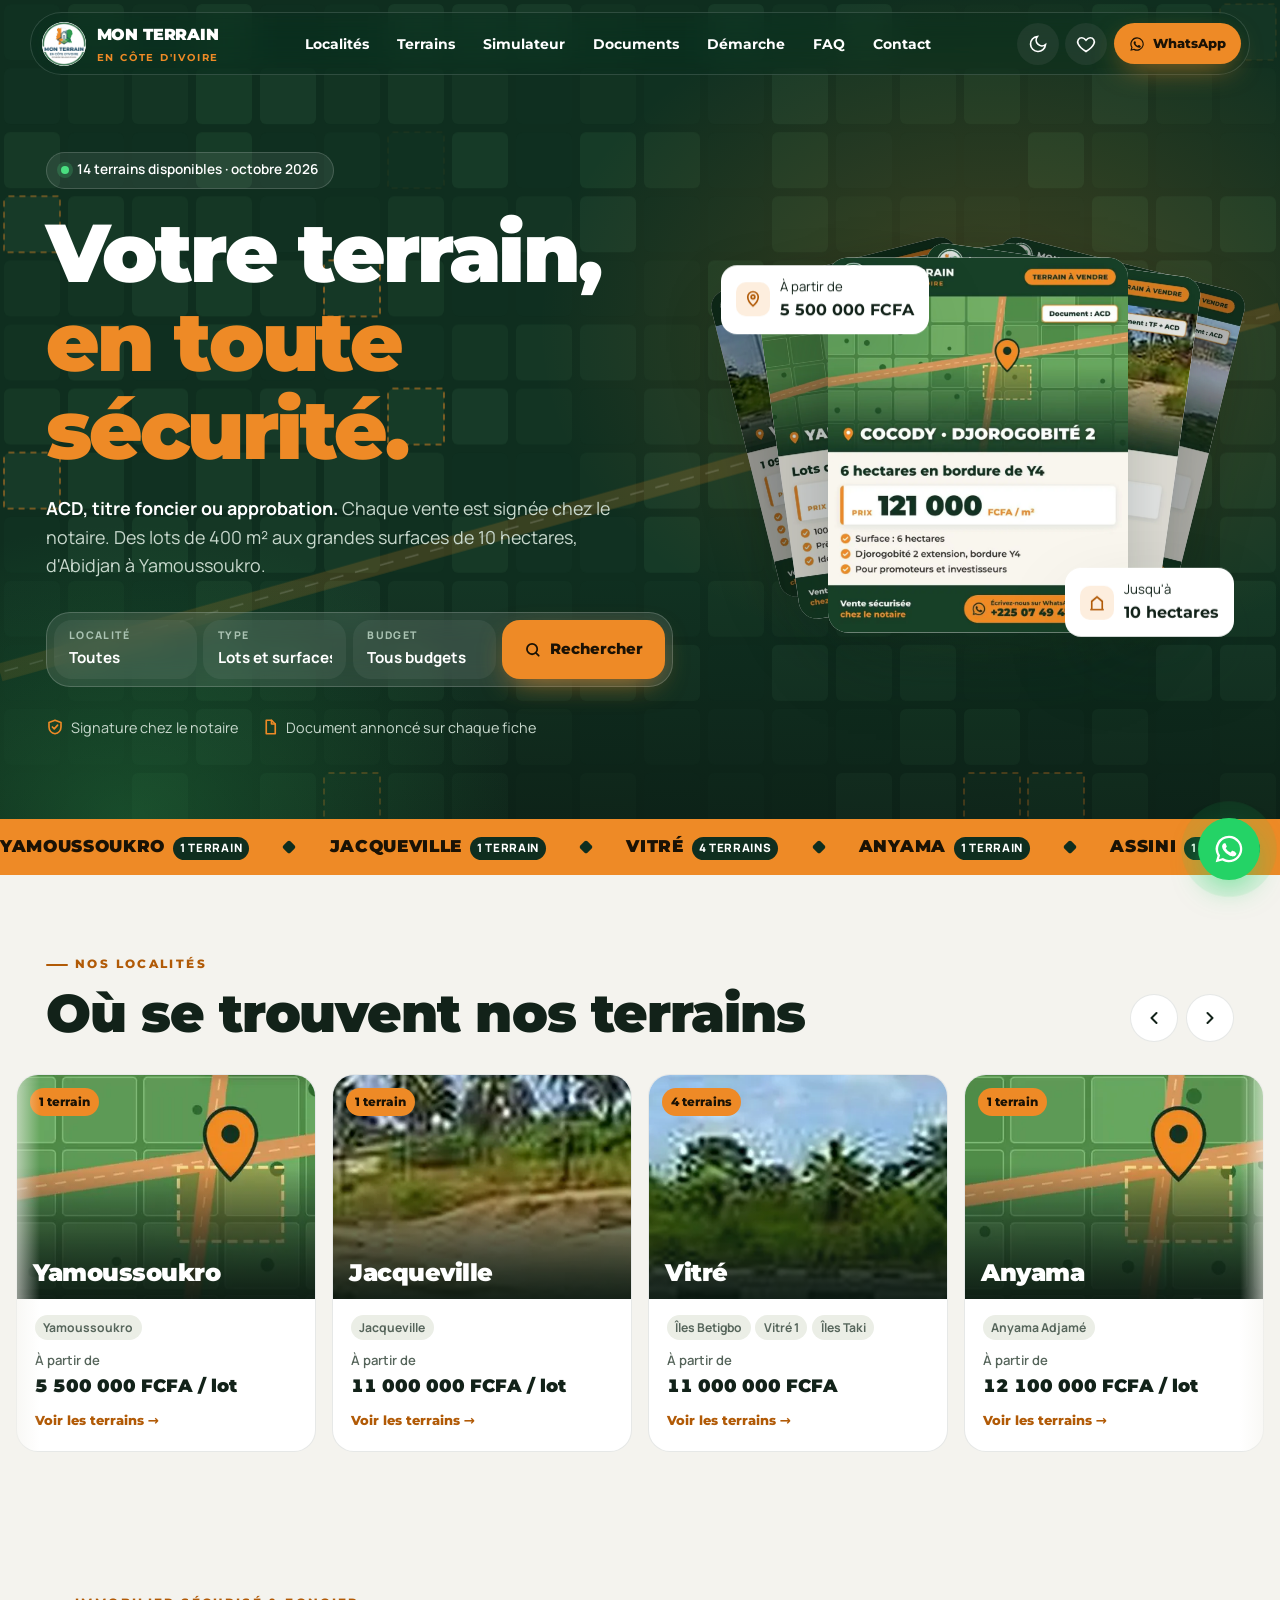
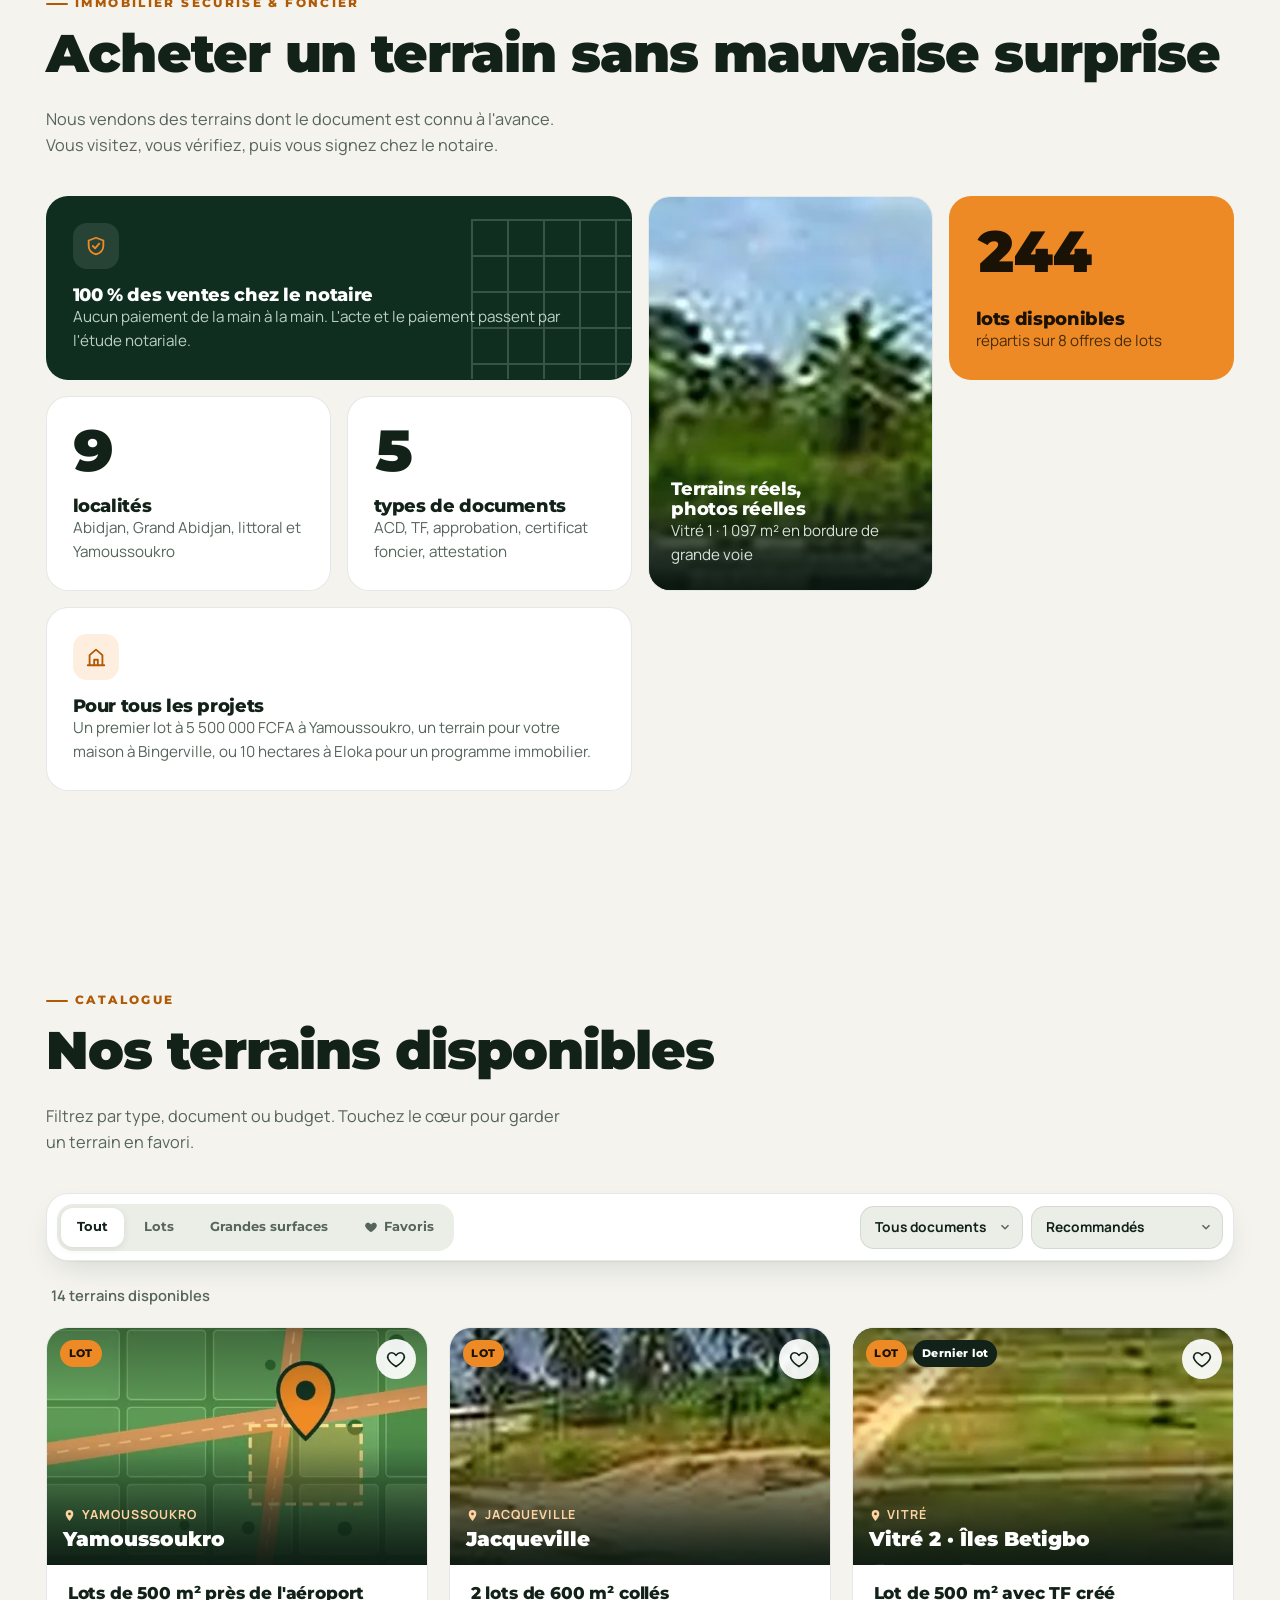
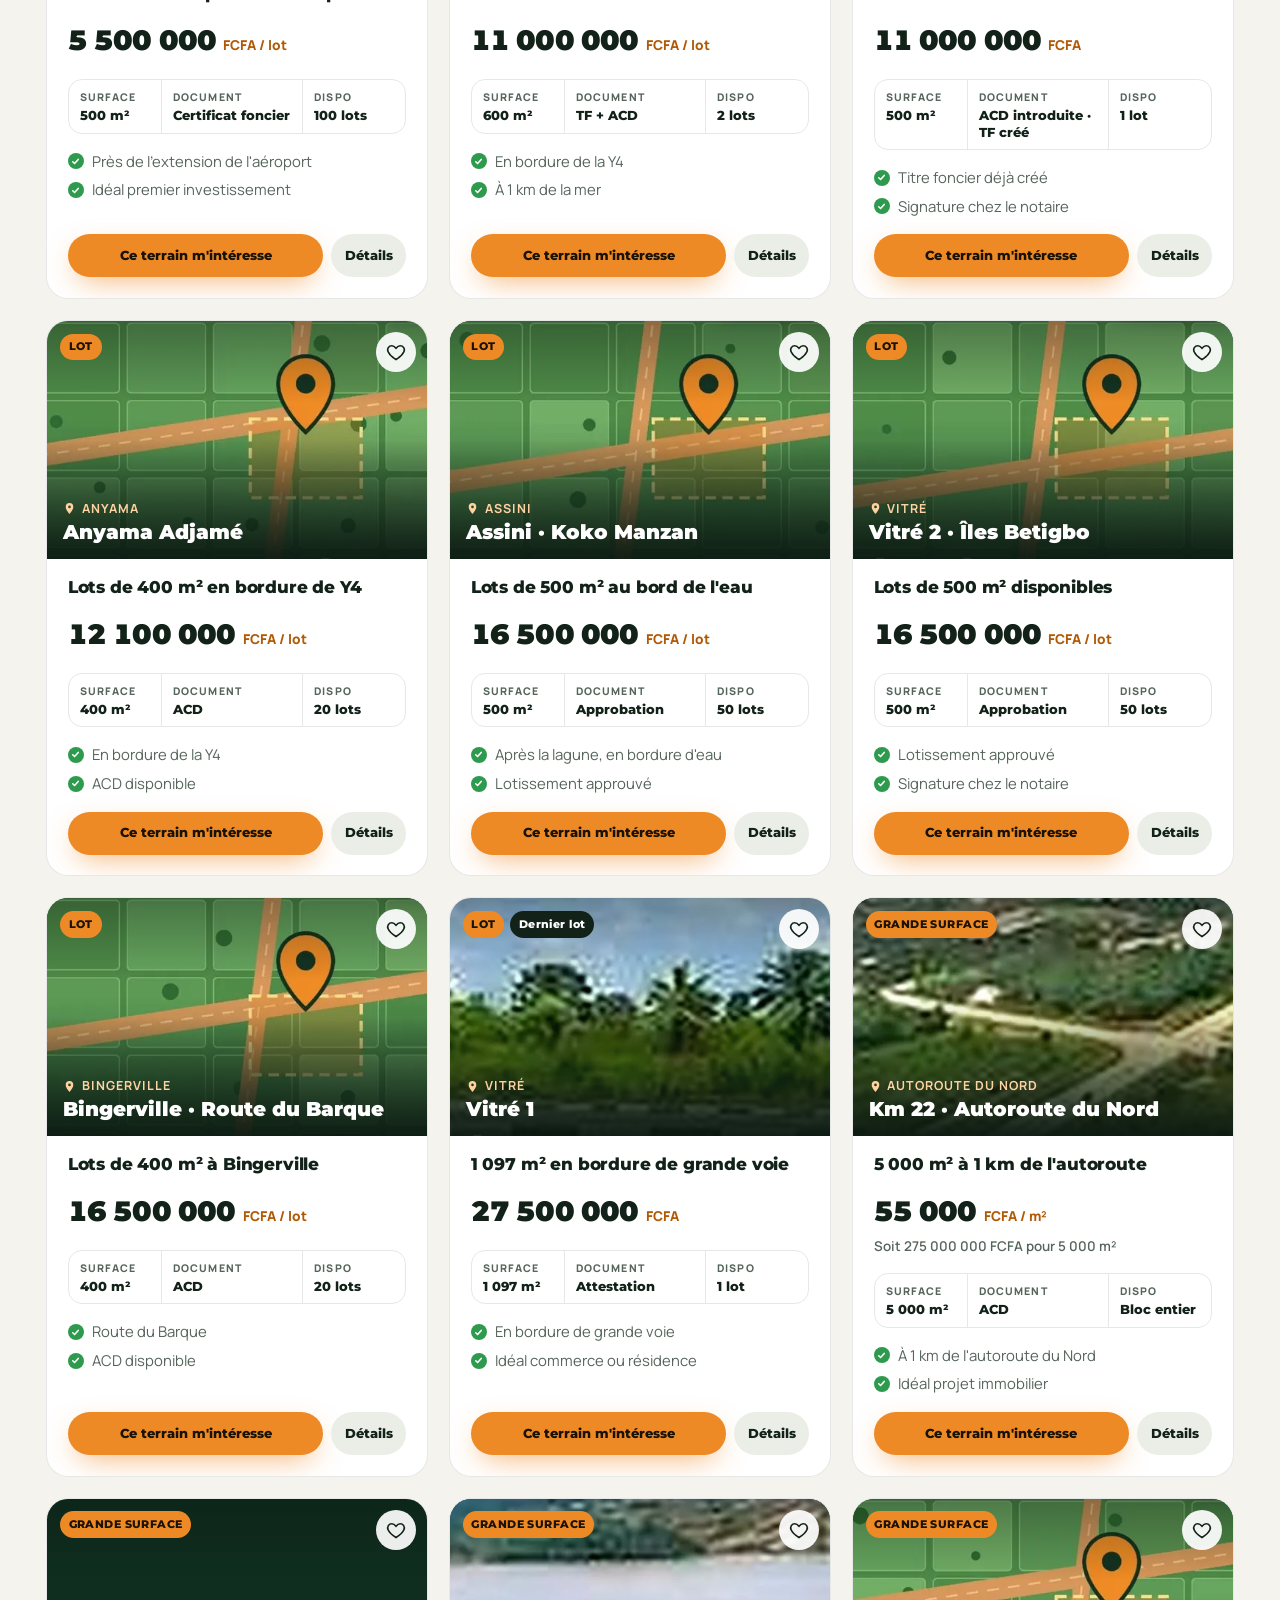
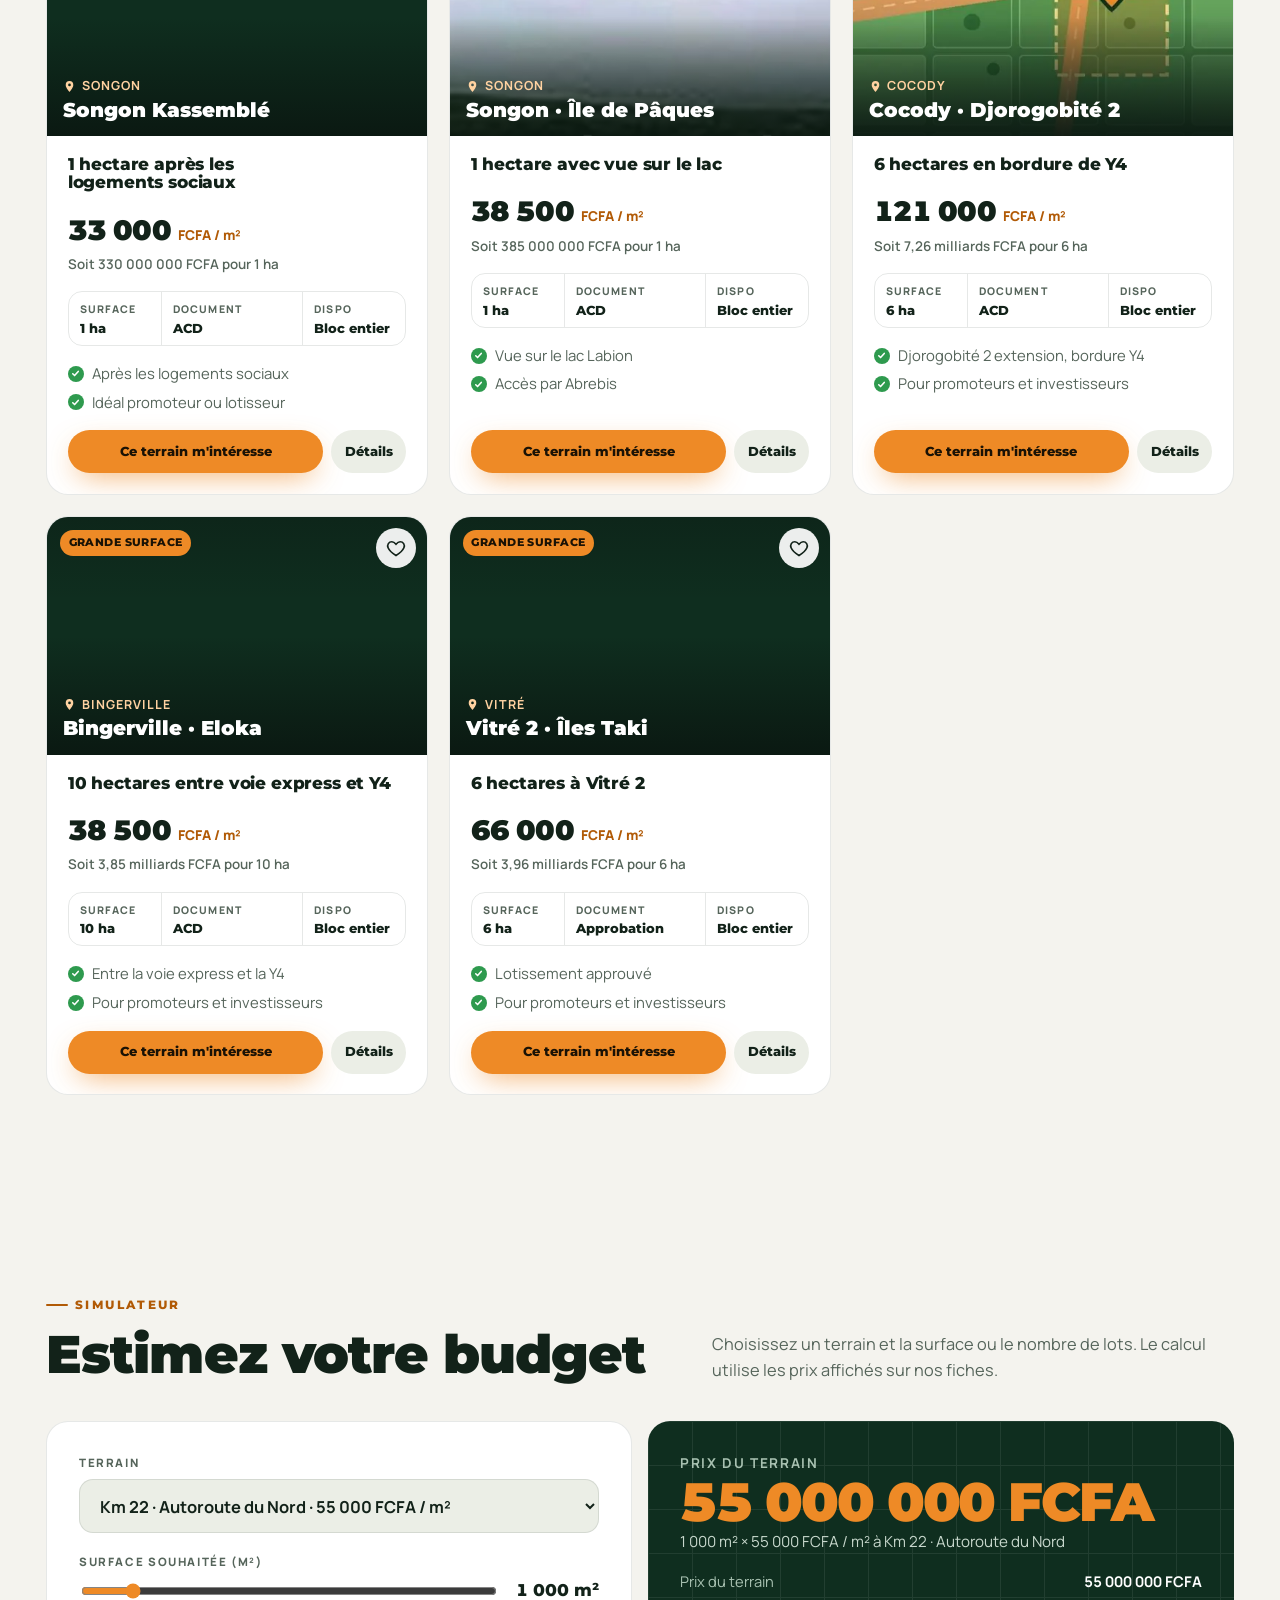
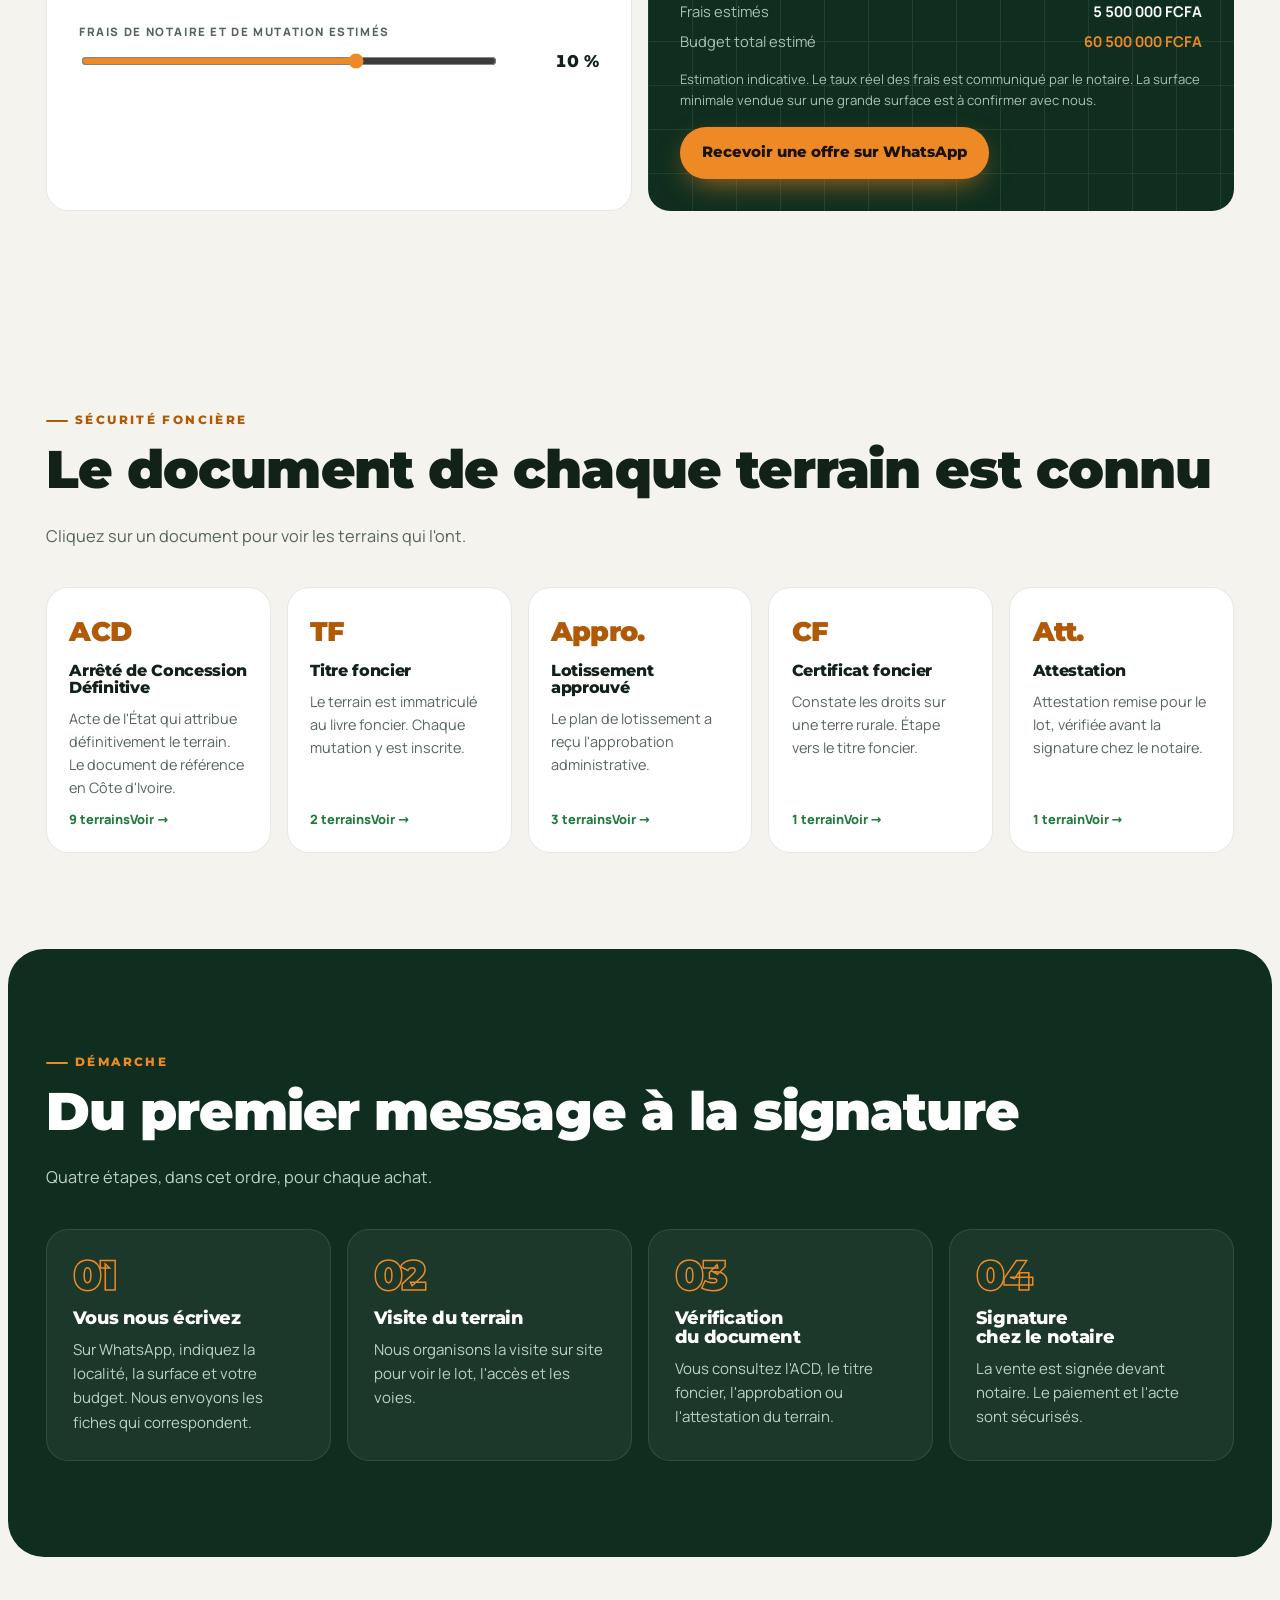
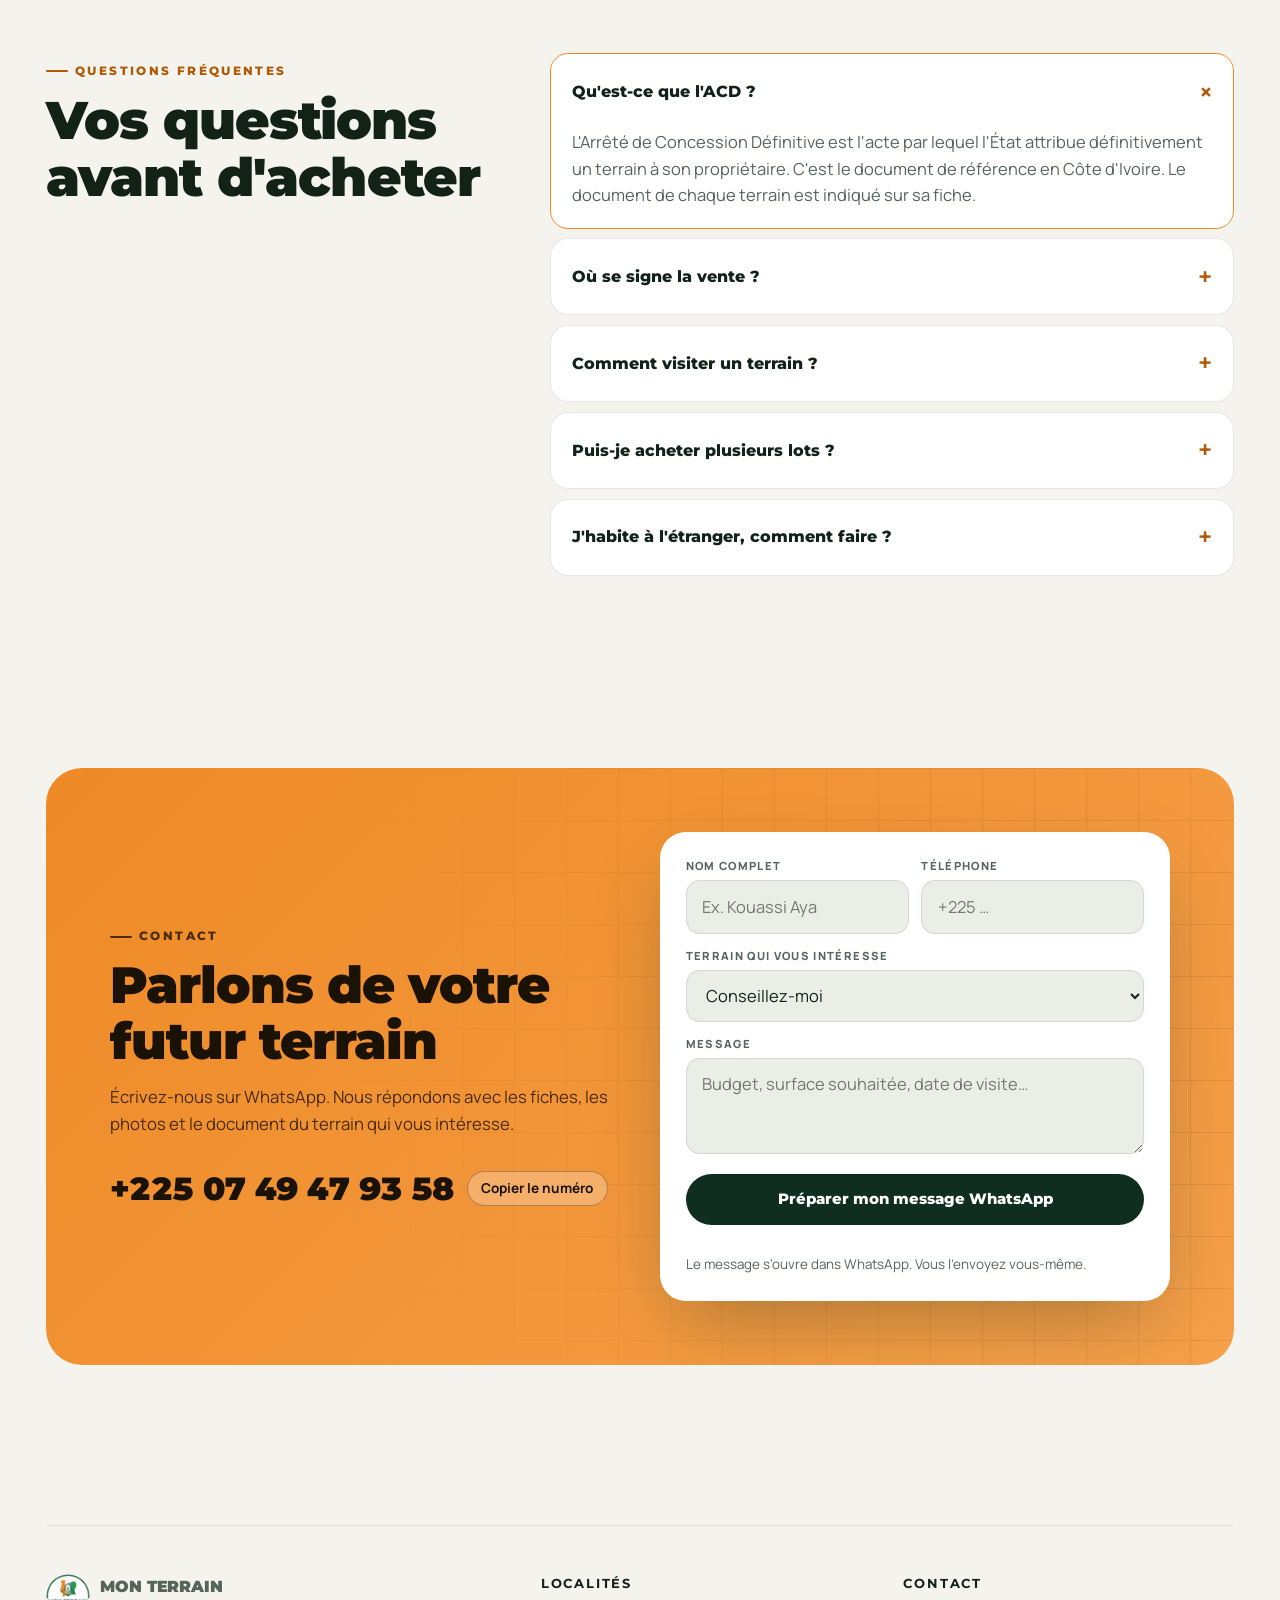
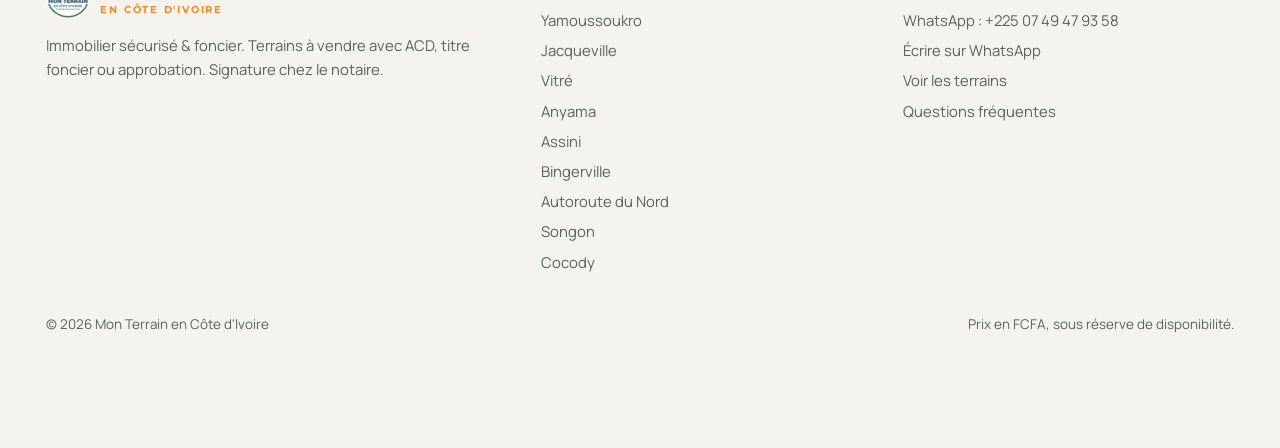
==== commit e305ea0c: "Séparer HTML, CSS, JS et JSON ; CSP stricte, polices locales, WebP, service worker, SEO Co-Authored-" ====
--- a/index.html
+++ b/index.html
@@ -3,392 +3,32 @@
 <head>
 <meta charset="utf-8">
 <meta name="viewport" content="width=device-width, initial-scale=1, viewport-fit=cover">
-<title>Mon Terrain en Côte d'Ivoire</title>
-<meta name="claude:viewport-fit-sides" content="cover">
+<meta http-equiv="Content-Security-Policy" content="default-src 'self'; script-src 'self'; style-src 'self'; font-src 'self'; img-src 'self' data:; connect-src 'self'; manifest-src 'self'; worker-src 'self'; object-src 'none'; base-uri 'self'; form-action 'none'; upgrade-insecure-requests">
+<meta name="referrer" content="strict-origin-when-cross-origin">
+<title>Mon Terrain en Côte d'Ivoire · Terrains à vendre, vente chez le notaire</title>
 <meta name="description" content="Terrains à vendre en Côte d'Ivoire : Cocody, Bingerville, Anyama, Songon, Jacqueville, Assini, Vitré, Yamoussoukro. ACD, titre foncier ou approbation. Signature chez le notaire.">
+<link rel="canonical" href="https://54bernard.github.io/mon-terrain-ci/">
 <meta name="theme-color" content="#0f2e1f">
-<link rel="preconnect" href="https://fonts.googleapis.com">
-<link rel="preconnect" href="https://fonts.gstatic.com" crossorigin>
-<link rel="stylesheet" href="https://fonts.googleapis.com/css2?family=Montserrat:wght@600;700;800;900&family=Manrope:wght@400;500;600;700;800&display=swap">
-<style>
-/* Layout: la parcelle comme motif — fond quadrillé de lots, fiches empilées en 3D, catalogue filtrable, bento, simulateur */
-:root{
-  --forest:#0f2e1f;        /* fond des fiches */
-  --forest-2:#174a31;
-  --leaf:#2e9a4e;
-  --orange:#ee8a26;
-  --orange-2:#ffb15e;
-  --navy:#1c4766;
-  --bg:#f4f3ee;
-  --surface:#ffffff;
-  --surface-2:#ebeee6;
-  --ink:#122219;
-  --muted:#56655b;
-  --line:rgba(18,34,25,.1);
-  --glass:rgba(255,255,255,.72);
-  --glass-line:rgba(255,255,255,.55);
-  --accent-ink:#b15a06;
-  --leaf-ink:#1f7a3c;
-  --shadow-lg:0 30px 80px -20px rgba(15,46,31,.35);
-  --shadow:0 1px 1px rgba(15,46,31,.04),0 12px 32px -12px rgba(15,46,31,.18);
-  --f-display:"Montserrat",system-ui,-apple-system,"Segoe UI",sans-serif;
-  --f-body:"Manrope",system-ui,-apple-system,"Segoe UI",sans-serif;
-  --r:22px;
-  --wrap:1220px;
-  --gl:max(16px,env(safe-area-inset-left,0px));
-  --gr:max(16px,env(safe-area-inset-right,0px));
-}
-@media (prefers-color-scheme:dark){:root:not([data-theme="light"]){
-  --bg:#0a1610;--surface:#11221a;--surface-2:#162b20;--ink:#ecf2ed;--muted:#a3b5a9;--line:rgba(236,242,237,.1);
-  --glass:rgba(17,34,26,.72);--glass-line:rgba(255,255,255,.08);--accent-ink:#ffab55;--leaf-ink:#5cc97c;
-  --shadow:0 1px 1px rgba(0,0,0,.3),0 12px 32px -12px rgba(0,0,0,.6);color-scheme:dark}}
-:root[data-theme="dark"]{
-  --bg:#0a1610;--surface:#11221a;--surface-2:#162b20;--ink:#ecf2ed;--muted:#a3b5a9;--line:rgba(236,242,237,.1);
-  --glass:rgba(17,34,26,.72);--glass-line:rgba(255,255,255,.08);--accent-ink:#ffab55;--leaf-ink:#5cc97c;
-  --shadow:0 1px 1px rgba(0,0,0,.3),0 12px 32px -12px rgba(0,0,0,.6);color-scheme:dark}
-
-*{box-sizing:border-box}
-[hidden]{display:none!important}
-html{scroll-behavior:smooth;scroll-padding-top:90px}
-body{background:var(--bg);color:var(--ink);font-family:var(--f-body);font-size:16.5px;line-height:1.6;margin:0;-webkit-font-smoothing:antialiased}
-body::before{content:"";position:fixed;inset:0 0 auto;height:env(safe-area-inset-top,0px);z-index:80;background:var(--forest)}
-h1,h2,h3{font-family:var(--f-display);line-height:1.08;margin:0;text-wrap:balance;letter-spacing:-.02em}
-p{margin:0}
-a{color:inherit}
-img{max-width:100%;display:block}
-button{font:inherit;color:inherit}
-:focus-visible{outline:3px solid var(--orange);outline-offset:3px;border-radius:8px}
-.wrap{max-width:var(--wrap);margin:0 auto;padding-left:var(--gl);padding-right:var(--gr)}
-.kicker{display:inline-flex;align-items:center;gap:.6em;font-family:var(--f-display);font-weight:800;font-size:.74rem;letter-spacing:.2em;text-transform:uppercase;color:var(--accent-ink)}
-.kicker::before{content:"";width:22px;height:2px;background:currentColor;border-radius:2px}
-.btn{display:inline-flex;align-items:center;justify-content:center;gap:.55em;font-family:var(--f-display);font-weight:800;font-size:.92rem;border-radius:999px;padding:.95em 1.5em;text-decoration:none;border:0;cursor:pointer;transition:transform .2s cubic-bezier(.2,.8,.2,1),box-shadow .2s,background .2s;white-space:nowrap}
-.btn:hover{transform:translateY(-2px)}
-.btn svg{width:1.2em;height:1.2em;flex:none}
-.btn-primary{background:var(--orange);color:#1a1205;box-shadow:0 10px 30px -10px rgba(238,138,38,.8)}
-.btn-primary:hover{background:var(--orange-2)}
-.btn-glass{background:rgba(255,255,255,.1);color:#fff;border:1px solid rgba(255,255,255,.25);backdrop-filter:blur(8px)}
-.btn-soft{background:var(--surface-2);color:var(--ink)}
-
-/* ---------- scroll progress + header ---------- */
-.progress{position:fixed;top:env(safe-area-inset-top,0px);left:0;right:0;height:3px;z-index:90;background:linear-gradient(90deg,var(--orange),var(--orange-2));transform-origin:0 50%;transform:scaleX(0)}
-@supports (animation-timeline:scroll()){.progress{animation:grow linear both;animation-timeline:scroll(root)}}
-@keyframes grow{to{transform:scaleX(1)}}
-header.site{position:fixed;top:calc(env(safe-area-inset-top,0px) + 12px);left:0;right:0;z-index:70;padding-left:var(--gl);padding-right:var(--gr);pointer-events:none}
-.bar{pointer-events:auto;max-width:var(--wrap);margin:0 auto;display:flex;align-items:center;justify-content:space-between;gap:1rem;padding:.5rem .5rem .5rem .7rem;border-radius:999px;background:rgba(15,46,31,.45);border:1px solid rgba(255,255,255,.14);backdrop-filter:blur(16px) saturate(1.3);-webkit-backdrop-filter:blur(16px) saturate(1.3);color:#fff;transition:background .3s,color .3s,border-color .3s,box-shadow .3s}
-header.scrolled .bar{background:var(--glass);color:var(--ink);border-color:var(--glass-line);box-shadow:var(--shadow)}
-.brand{display:flex;align-items:center;gap:.65rem;text-decoration:none;min-width:0}
-.brand img{width:44px;height:44px;border-radius:50%;background:#fff;flex:none}
-.brand b{white-space:nowrap;font-family:var(--f-display);font-weight:900;font-size:1rem;line-height:1;letter-spacing:-.01em}
-.brand small{display:block;font-family:var(--f-display);font-weight:700;font-size:.62rem;letter-spacing:.18em;color:var(--orange);margin-top:.3em}
-nav.main{display:flex;align-items:center;gap:.2rem}
-nav.main a{font-family:var(--f-display);font-weight:700;font-size:.86rem;text-decoration:none;padding:.6em .9em;border-radius:999px;transition:background .2s}
-nav.main a:hover{background:rgba(127,127,127,.16)}
-.bar-actions{display:flex;align-items:center;gap:.4rem}
-.icon-btn{width:42px;height:42px;border-radius:50%;display:grid;place-items:center;background:rgba(127,127,127,.14);border:0;cursor:pointer;position:relative}
-.icon-btn svg{width:20px;height:20px}
-.icon-btn .count{position:absolute;top:-2px;right:-2px;min-width:18px;height:18px;padding:0 4px;border-radius:9px;background:var(--orange);color:#1a1205;font-size:.68rem;font-weight:800;display:grid;place-items:center}
-.bar .btn{padding:.75em 1.15em;font-size:.84rem}
-#menuBtn{display:none}
-@media (max-width:980px){
-  nav.main{position:absolute;top:calc(100% + 8px);left:var(--gl);right:var(--gr);flex-direction:column;align-items:stretch;background:var(--surface);color:var(--ink);border-radius:20px;padding:.6rem;box-shadow:var(--shadow-lg);border:1px solid var(--line)}
-  nav.main a{padding:.9rem 1rem}
-  nav.main:not(.open){display:none}
-  #menuBtn{display:grid}
-  .bar .btn-wa-label{display:none}
-  .bar .btn{padding:0;width:42px;height:42px}
-}
-@media (max-width:420px){.brand small{display:none}.brand b{font-size:.9rem}#themeBtn{display:none}}
-
-/* ---------- hero ---------- */
-.hero{position:relative;background:var(--forest);color:#fff;overflow:hidden;isolation:isolate}
-.hero canvas{position:absolute;inset:0;width:100%;height:100%;z-index:-1}
-.hero::after{content:"";position:absolute;inset:0;z-index:-1;background:radial-gradient(ellipse 60% 70% at 78% 40%,rgba(238,138,38,.22),transparent 60%),radial-gradient(ellipse 50% 60% at 10% 100%,rgba(46,154,78,.35),transparent 60%),linear-gradient(180deg,transparent 70%,rgba(10,22,16,.5))}
-.hero .wrap{display:grid;grid-template-columns:minmax(0,1.1fr) minmax(0,.9fr);gap:3rem;align-items:center;padding-block:9.5rem 5rem}
-.pill{display:inline-flex;align-items:center;gap:.55rem;padding:.4rem .9rem .4rem .45rem;border-radius:999px;background:rgba(255,255,255,.08);border:1px solid rgba(255,255,255,.16);font-size:.85rem;font-weight:600}
-.pill i{display:inline-block;width:8px;height:8px;border-radius:50%;background:#4ade80;box-shadow:0 0 0 4px rgba(74,222,128,.2);margin-left:.4rem;font-style:normal}
-.hero h1{font-weight:900;font-size:clamp(2.6rem,6.4vw,5.2rem);margin:1.3rem 0 1.2rem;letter-spacing:-.035em}
-.hero h1 .o{color:var(--orange);display:block}
-.hero h1 .line{display:block;animation:rise .9s cubic-bezier(.2,.8,.2,1) both}
-.hero h1 .line:nth-child(2){animation-delay:.12s}
-@keyframes rise{from{transform:translateY(24px);opacity:.001}}
-.hero .lead{font-size:1.12rem;color:#c8d8cd;max-width:34em}
-.hero .lead b{color:#fff}
-
-.search{margin-top:2rem;display:grid;grid-template-columns:repeat(3,minmax(0,1fr)) auto;gap:.4rem;padding:.45rem;border-radius:24px;background:rgba(255,255,255,.1);border:1px solid rgba(255,255,255,.18);backdrop-filter:blur(14px);-webkit-backdrop-filter:blur(14px);max-width:720px}
-.search .f{display:flex;flex-direction:column;padding:.45rem .9rem;border-radius:18px;background:rgba(255,255,255,.06);min-width:0}
-.search label{font-size:.66rem;font-weight:800;letter-spacing:.14em;text-transform:uppercase;color:#a9c2b2}
-.search select{appearance:none;background:transparent;border:0;color:#fff;font:inherit;font-weight:700;font-size:.95rem;padding:.1rem 0;width:100%;cursor:pointer}
-.search select option{color:#122219}
-.search .btn{border-radius:18px}
-@media (max-width:720px){.search{grid-template-columns:1fr 1fr}.search .btn{grid-column:1/-1}}
-@media (max-width:420px){.search{grid-template-columns:1fr}}
-.trust{display:flex;flex-wrap:wrap;gap:1.4rem;margin-top:1.8rem;color:#c8d8cd;font-size:.9rem}
-.trust span{display:inline-flex;align-items:center;gap:.45rem}
-.trust svg{width:18px;height:18px;color:var(--orange)}
-
-.deck{position:relative;height:520px;perspective:1400px}
-.deck button{position:absolute;top:50%;left:50%;width:300px;max-width:78%;aspect-ratio:4/5;border:0;padding:0;border-radius:20px;overflow:hidden;cursor:pointer;background:#fff;box-shadow:var(--shadow-lg);transition:transform .9s cubic-bezier(.2,.8,.2,1),opacity .9s,filter .9s;transform-style:preserve-3d}
-.deck img{width:100%;height:100%;object-fit:cover}
-.deck .float{position:absolute;z-index:20;background:var(--surface);color:var(--ink);border-radius:16px;padding:.7rem .95rem;box-shadow:var(--shadow-lg);font-size:.82rem;display:flex;gap:.6rem;align-items:center;animation:bob 5s ease-in-out infinite}
-.deck .float b{display:block;font-family:var(--f-display);font-size:1rem}
-.deck .float .dot{width:34px;height:34px;border-radius:10px;display:grid;place-items:center;background:rgba(238,138,38,.15);color:var(--accent-ink)}
-.deck .float .dot svg{width:18px;height:18px}
-.deck .f1{left:0;top:16%}
-.deck .f2{right:0;bottom:12%;animation-delay:-2.5s}
-@keyframes bob{50%{transform:translateY(-10px)}}
-@media (max-width:900px){.hero .wrap{grid-template-columns:1fr;padding-block:8rem 3.5rem}.deck{height:430px}}
-@media (max-width:480px){.deck{height:380px}.deck .float{display:none}}
-
-/* marquee */
-.marquee{background:var(--orange);color:#1a1205;overflow:hidden;padding-block:.9rem;font-family:var(--f-display);font-weight:900;font-size:1.05rem;text-transform:uppercase;letter-spacing:.04em}
-.marquee .track{display:flex;width:max-content;gap:2.2rem;animation:slide 38s linear infinite}
-.marquee .item{display:inline-flex;align-items:center;gap:2.2rem;white-space:nowrap}
-.marquee .item::after{content:"";width:10px;height:10px;border-radius:2px;background:var(--forest);transform:rotate(45deg)}
-.marquee button{all:unset;cursor:pointer;display:inline-flex;align-items:baseline;gap:.5rem;font:inherit;text-transform:inherit;letter-spacing:inherit}
-.marquee button:hover{text-decoration:underline;text-underline-offset:4px}
-.marquee button:focus-visible{outline:2px solid var(--forest);outline-offset:4px;border-radius:4px}
-.marquee button small{font-family:var(--f-body);font-weight:800;font-size:.72rem;letter-spacing:.06em;background:var(--forest);color:#fff;border-radius:999px;padding:.2em .6em}
-.marquee:hover .track,.marquee:focus-within .track{animation-play-state:paused}
-
-/* localités carousel */
-.zones-sec{padding-block:4.5rem 1rem}
-.zc-head{display:flex;justify-content:space-between;align-items:end;gap:1rem;flex-wrap:wrap;margin-bottom:1.6rem}
-.zc-head h2{font-weight:900;font-size:clamp(2rem,4.4vw,3.3rem);margin-top:.7rem}
-.zc-nav{display:flex;gap:.5rem}
-.zc-nav button{width:48px;height:48px;border-radius:50%;border:1px solid var(--line);background:var(--surface);cursor:pointer;display:grid;place-items:center;color:var(--ink);transition:background .2s}
-.zc-nav button:hover{background:var(--orange);color:#1a1205;border-color:transparent}
-.zc-nav svg{width:20px;height:20px}
-.zc{display:flex;gap:1rem;overflow-x:auto;scroll-snap-type:x mandatory;scroll-padding-left:var(--gl);padding:.4rem var(--gr) 1.4rem var(--gl);scrollbar-width:none;overscroll-behavior-x:contain}
-.zc::-webkit-scrollbar{display:none}
-.zc-wrap{max-width:calc(var(--wrap) + 400px);margin:0 auto;position:relative}
-.zc-wrap::before,.zc-wrap::after{content:"";position:absolute;top:0;bottom:1.4rem;width:40px;z-index:2;pointer-events:none}
-.zc-wrap::before{left:0;background:linear-gradient(90deg,var(--bg),transparent)}
-.zc-wrap::after{right:0;background:linear-gradient(-90deg,var(--bg),transparent)}
-.zcard{flex:0 0 min(300px,80vw);scroll-snap-align:start;border-radius:var(--r);overflow:hidden;background:var(--surface);border:1px solid var(--line);display:flex;flex-direction:column;text-align:left;padding:0;cursor:pointer;transition:transform .35s cubic-bezier(.2,.8,.2,1),box-shadow .35s;color:var(--ink)}
-.zcard:hover{transform:translateY(-6px);box-shadow:var(--shadow-lg)}
-.zcard .zimg{position:relative;aspect-ratio:4/3;overflow:hidden;background:var(--forest)}
-.zcard .zimg img{width:100%;height:100%;object-fit:cover;transition:transform .8s cubic-bezier(.2,.8,.2,1)}
-.zcard:hover .zimg img{transform:scale(1.08)}
-.zcard .zimg::after{content:"";position:absolute;inset:0;background:linear-gradient(transparent 40%,rgba(10,22,16,.85))}
-.zcard .zname{position:absolute;left:1rem;right:1rem;bottom:.85rem;z-index:1;color:#fff;font-family:var(--f-display);font-weight:900;font-size:1.5rem;line-height:1.05;letter-spacing:-.02em}
-.zcard .zcount{position:absolute;top:.8rem;left:.8rem;z-index:1;background:var(--orange);color:#1a1205;font-family:var(--f-display);font-weight:800;font-size:.72rem;padding:.4em .8em;border-radius:999px}
-.zcard .zbody{padding:1rem 1.1rem 1.2rem;display:flex;flex-direction:column;gap:.6rem;flex:1}
-.zcard .zplaces{display:flex;flex-wrap:wrap;gap:.3rem}
-.zcard .zplaces span{font-size:.76rem;font-weight:700;background:var(--surface-2);border-radius:999px;padding:.25em .7em;color:var(--muted)}
-.zcard .zfrom{margin-top:auto;font-size:.82rem;color:var(--muted);font-weight:600}
-.zcard .zfrom b{display:block;font-family:var(--f-display);font-size:1.15rem;color:var(--ink);font-weight:900;font-variant-numeric:tabular-nums}
-.zcard .zgo{font-family:var(--f-display);font-weight:800;font-size:.84rem;color:var(--accent-ink)}
-@keyframes slide{to{transform:translateX(-50%)}}
-
-/* reveal on scroll (progressive: visible by default) */
-@supports (animation-timeline:view()){
-  .reveal{animation:reveal linear both;animation-timeline:view();animation-range:entry 0% entry 40%}
-  @keyframes reveal{from{opacity:.35;transform:translateY(40px) scale(.98)}}
-}
-
-/* ---------- sections ---------- */
-section.block{padding-block:6rem}
-.head{display:flex;flex-wrap:wrap;justify-content:space-between;align-items:end;gap:1.5rem;margin-bottom:2.4rem}
-.head h2{font-weight:900;font-size:clamp(2rem,4.4vw,3.3rem);margin-top:.7rem}
-.head p{color:var(--muted);max-width:32em;font-size:1.02rem}
-
-/* ---------- bento ---------- */
-.bento{display:grid;grid-template-columns:repeat(4,minmax(0,1fr));grid-auto-rows:minmax(170px,auto);gap:1rem}
-.tile{border-radius:var(--r);padding:1.6rem;background:var(--surface);border:1px solid var(--line);display:flex;flex-direction:column;justify-content:space-between;gap:1rem;overflow:hidden;position:relative;min-width:0}
-.tile .big{font-family:var(--f-display);font-weight:900;font-size:clamp(2.4rem,4.5vw,3.6rem);line-height:1;letter-spacing:-.04em;font-variant-numeric:tabular-nums}
-.tile h3{font-size:1.15rem;font-weight:800}
-.tile p{color:var(--muted);font-size:.95rem}
-.tile.dark{background:var(--forest);color:#fff;border-color:transparent}
-.tile.dark p{color:#bcd0c3}
-.tile.orange{background:var(--orange);color:#1a1205;border-color:transparent}
-.tile.orange p{color:#4a2c08}
-.tile.photo{padding:0;grid-row:span 2}
-.tile.photo img{width:100%;height:100%;object-fit:cover;position:absolute;inset:0}
-.tile.photo .cap{position:relative;margin-top:auto;padding:1.4rem;background:linear-gradient(transparent,rgba(10,22,16,.9));color:#fff}
-.tile.photo .cap p{color:#d4e2d8}
-.t-wide{grid-column:span 2}
-.tile .ic{width:46px;height:46px;border-radius:14px;display:grid;place-items:center;background:rgba(238,138,38,.14);color:var(--accent-ink)}
-.tile.dark .ic{background:rgba(255,255,255,.1);color:var(--orange)}
-.tile .ic svg{width:22px;height:22px}
-.tile .plots{position:absolute;right:-20px;bottom:-20px;width:180px;height:180px;opacity:.18;background-image:linear-gradient(currentColor 2px,transparent 2px),linear-gradient(90deg,currentColor 2px,transparent 2px);background-size:36px 36px}
-@media (max-width:900px){.bento{grid-template-columns:1fr 1fr}.tile.photo{grid-row:span 1;min-height:280px}}
-@media (max-width:520px){.bento{grid-template-columns:1fr}.t-wide{grid-column:auto}}
-
-/* ---------- catalogue ---------- */
-.toolbar{display:flex;flex-wrap:wrap;gap:.8rem;align-items:center;justify-content:space-between;padding:.6rem;border-radius:22px;background:var(--surface);border:1px solid var(--line);margin-bottom:1.4rem;position:sticky;top:calc(env(safe-area-inset-top,0px) + 84px);z-index:20;box-shadow:var(--shadow)}
-.seg{display:flex;gap:.25rem;padding:.25rem;border-radius:16px;background:var(--surface-2);flex-wrap:wrap}
-.seg button{border:0;background:transparent;padding:.55rem 1rem;border-radius:12px;font-family:var(--f-display);font-weight:700;font-size:.84rem;cursor:pointer;color:var(--muted);display:inline-flex;gap:.4rem;align-items:center}
-.seg button[aria-pressed="true"]{background:var(--surface);color:var(--ink);box-shadow:0 2px 8px rgba(0,0,0,.08)}
-.seg button svg{width:14px;height:14px}
-.tb-right{display:flex;gap:.5rem;flex-wrap:wrap}
-.tb-right select{font:inherit;font-weight:700;font-size:.86rem;padding:.6rem 2rem .6rem .9rem;border-radius:14px;border:1px solid var(--line);background:var(--surface-2) url("data:image/svg+xml,%3Csvg xmlns='http://www.w3.org/2000/svg' viewBox='0 0 24 24' fill='none' stroke='%2356655b' stroke-width='2.5'%3E%3Cpath d='M6 9l6 6 6-6'/%3E%3C/svg%3E") right .6rem center/14px no-repeat;color:var(--ink);appearance:none;cursor:pointer;max-width:100%}
-@media (max-width:720px){.toolbar{position:static}}
-.result-line{color:var(--muted);margin:0 0 1.2rem .3rem;font-size:.92rem;font-weight:600}
-.grid{display:grid;grid-template-columns:repeat(auto-fill,minmax(320px,1fr));gap:1.3rem}
-@media (max-width:400px){.grid{grid-template-columns:1fr}}
-.card{background:var(--surface);border:1px solid var(--line);border-radius:var(--r);overflow:hidden;display:flex;flex-direction:column;transition:transform .35s cubic-bezier(.2,.8,.2,1),box-shadow .35s;view-transition-name:var(--vt)}
-.card:hover{transform:translateY(-6px);box-shadow:var(--shadow-lg)}
-.media{position:relative;aspect-ratio:16/10;overflow:hidden;background:var(--forest)}
-.media .open{position:absolute;inset:0;border:0;padding:0;background:none;cursor:zoom-in;width:100%}
-.media img{width:100%;height:100%;object-fit:cover;transition:transform .8s cubic-bezier(.2,.8,.2,1)}
-.card:hover .media img{transform:scale(1.07)}
-.media::after{content:"";position:absolute;inset:0;background:linear-gradient(180deg,rgba(10,22,16,.35),transparent 35%,transparent 50%,rgba(10,22,16,.88));pointer-events:none}
-.badges{position:absolute;top:.8rem;left:.8rem;right:3.8rem;display:flex;flex-wrap:wrap;gap:.35rem;z-index:2;pointer-events:none}
-.badge{font-family:var(--f-display);font-weight:800;font-size:.68rem;letter-spacing:.04em;padding:.42em .8em;border-radius:999px;background:rgba(255,255,255,.92);color:#122219;backdrop-filter:blur(6px)}
-.badge.o{background:var(--orange);color:#1a1205;text-transform:uppercase}
-.badge.hot{background:#122219;color:#fff}
-.fav{position:absolute;top:.7rem;right:.7rem;z-index:3;width:40px;height:40px;border-radius:50%;border:0;background:rgba(255,255,255,.92);display:grid;place-items:center;cursor:pointer;transition:transform .2s;color:#122219}
-.fav:active{transform:scale(.88)}
-.fav svg{width:20px;height:20px;fill:none;stroke:currentColor;stroke-width:2}
-.fav[aria-pressed="true"]{color:#e0452b}
-.fav[aria-pressed="true"] svg{fill:currentColor;animation:pop .35s}
-@keyframes pop{50%{transform:scale(1.35)}}
-.where{position:absolute;left:1rem;right:1rem;bottom:.9rem;z-index:2;color:#fff;pointer-events:none}
-.where small{display:flex;gap:.35rem;align-items:center;font-size:.78rem;font-weight:700;color:#ffd2a1;text-transform:uppercase;letter-spacing:.08em}
-.where small svg{width:13px;height:13px;fill:currentColor}
-.where b{display:block;font-family:var(--f-display);font-weight:900;font-size:1.25rem;line-height:1.15;margin-top:.15rem}
-.body{padding:1.2rem 1.3rem 1.3rem;display:flex;flex-direction:column;gap:1rem;flex:1}
-.body h3{font-size:1.05rem;font-weight:800;letter-spacing:-.01em}
-.price{display:flex;align-items:baseline;flex-wrap:wrap;gap:.1rem .45rem}
-.price .amt{font-family:var(--f-display);font-weight:900;font-size:1.75rem;letter-spacing:-.03em;font-variant-numeric:tabular-nums}
-.price .unit{font-weight:800;font-size:.85rem;color:var(--accent-ink)}
-.price .total{flex-basis:100%;font-size:.84rem;color:var(--muted);font-weight:600}
-.specs{display:grid;grid-template-columns:minmax(0,.85fr) minmax(0,1.3fr) minmax(0,.95fr);border:1px solid var(--line);border-radius:14px;overflow:hidden}
-.specs div{padding:.55rem .7rem;min-width:0}
-.specs div+div{border-left:1px solid var(--line)}
-.specs span{display:block;font-size:.66rem;font-weight:800;letter-spacing:.1em;text-transform:uppercase;color:var(--muted)}
-.specs b{display:block;font-family:var(--f-display);font-size:.82rem;font-weight:800;overflow-wrap:break-word;line-height:1.25;margin-top:.1rem}
-.checks{list-style:none;margin:0;padding:0;display:grid;gap:.3rem;font-size:.93rem;color:var(--muted)}
-.checks li{display:flex;gap:.5rem;align-items:flex-start}
-.checks li::before{content:"";flex:none;width:16px;height:16px;margin-top:.25em;border-radius:50%;background:var(--leaf) url("data:image/svg+xml,%3Csvg xmlns='http://www.w3.org/2000/svg' viewBox='0 0 24 24'%3E%3Cpath d='M6 12.5l4 4 8-9' fill='none' stroke='white' stroke-width='3.4' stroke-linecap='round' stroke-linejoin='round'/%3E%3C/svg%3E") center/11px no-repeat}
-.foot{margin-top:auto;display:grid;grid-template-columns:1fr auto;gap:.5rem}
-.foot .btn{padding:.8em 1em;font-size:.84rem}
-.empty{grid-column:1/-1;padding:3rem 1.5rem;text-align:center;border:2px dashed var(--line);border-radius:var(--r);color:var(--muted);display:grid;gap:1rem;justify-items:center}
-::view-transition-old(root),::view-transition-new(root){animation-duration:.35s}
-
-/* ---------- simulateur ---------- */
-.sim{display:grid;grid-template-columns:minmax(0,1fr) minmax(0,1fr);gap:1rem}
-.sim-panel{border-radius:var(--r);padding:2rem;background:var(--surface);border:1px solid var(--line);display:grid;gap:1.2rem;align-content:start}
-.sim-panel label{font-size:.72rem;font-weight:800;letter-spacing:.14em;text-transform:uppercase;color:var(--muted);display:block;margin-bottom:.4rem}
-.sim-panel select,.sim-panel input[type=number]{width:100%;font:inherit;font-weight:700;padding:.85rem 1rem;border-radius:14px;border:1px solid var(--line);background:var(--surface-2);color:var(--ink)}
-.range-row{display:flex;gap:1rem;align-items:center}
-input[type=range]{flex:1;accent-color:var(--orange);min-width:0}
-.range-row output{font-family:var(--f-display);font-weight:800;min-width:7ch;text-align:right;font-variant-numeric:tabular-nums}
-.sim-out{border-radius:var(--r);padding:2rem;background:var(--forest);color:#fff;display:flex;flex-direction:column;gap:1rem;justify-content:space-between;position:relative;overflow:hidden}
-.sim-out .plots{position:absolute;inset:0;opacity:.08;background-image:linear-gradient(#fff 1px,transparent 1px),linear-gradient(90deg,#fff 1px,transparent 1px);background-size:44px 44px}
-.sim-out>*{position:relative}
-.sim-out .lbl{color:#a9c2b2;font-size:.85rem;font-weight:700;text-transform:uppercase;letter-spacing:.12em}
-.sim-out .amount{font-family:var(--f-display);font-weight:900;font-size:clamp(2rem,5vw,3.4rem);letter-spacing:-.04em;line-height:1;color:var(--orange);font-variant-numeric:tabular-nums;overflow-wrap:anywhere}
-.sim-out .detail{color:#c8d8cd;font-size:.95rem}
-.sim-out dl{display:grid;grid-template-columns:auto 1fr;gap:.4rem 1rem;margin:0;font-size:.92rem}
-.sim-out dt{color:#a9c2b2}
-.sim-out dd{margin:0;font-weight:700;text-align:right;font-variant-numeric:tabular-nums}
-.sim-note{font-size:.82rem;color:#a9c2b2}
-@media (max-width:860px){.sim{grid-template-columns:1fr}}
-
-/* ---------- documents ---------- */
-.docs{display:grid;grid-template-columns:repeat(5,minmax(0,1fr));gap:1rem}
-.doc{border-radius:var(--r);padding:1.4rem;background:var(--surface);border:1px solid var(--line);display:flex;flex-direction:column;gap:.6rem;transition:border-color .2s,transform .2s;cursor:pointer;text-align:left}
-.doc:hover{border-color:var(--orange);transform:translateY(-3px)}
-.doc .abbr{font-family:var(--f-display);font-weight:900;font-size:1.7rem;letter-spacing:-.03em;color:var(--accent-ink)}
-.doc h3{font-size:.98rem;font-weight:800}
-.doc p{color:var(--muted);font-size:.9rem;flex:1}
-.doc .n{font-size:.8rem;font-weight:800;color:var(--leaf-ink);display:flex;justify-content:space-between}
-@media (max-width:1050px){.docs{grid-template-columns:repeat(3,minmax(0,1fr))}}
-@media (max-width:680px){.docs{grid-template-columns:1fr 1fr}}
-@media (max-width:420px){.docs{grid-template-columns:1fr}}
-
-/* ---------- steps ---------- */
-.process{background:var(--forest);color:#fff;border-radius:36px;margin-inline:max(8px,env(safe-area-inset-left,0px));position:relative;overflow:hidden}
-.process .head p{color:#bcd0c3}
-.process .kicker{color:var(--orange)}
-.steps{list-style:none;margin:0;padding:0;display:grid;grid-template-columns:repeat(4,minmax(0,1fr));gap:1rem;counter-reset:s}
-.steps li{counter-increment:s;padding:1.6rem;border-radius:var(--r);background:rgba(255,255,255,.05);border:1px solid rgba(255,255,255,.1);display:flex;flex-direction:column;gap:.7rem}
-.steps li::before{content:"0" counter(s);font-family:var(--f-display);font-weight:900;font-size:2.6rem;letter-spacing:-.04em;color:transparent;-webkit-text-stroke:1.5px var(--orange);line-height:1}
-.steps h3{font-size:1.1rem;font-weight:800}
-.steps p{color:#bcd0c3;font-size:.94rem}
-@media (max-width:900px){.steps{grid-template-columns:1fr 1fr}}
-@media (max-width:480px){.steps{grid-template-columns:1fr}}
-
-/* ---------- FAQ ---------- */
-.faq-wrap{display:grid;grid-template-columns:minmax(0,.8fr) minmax(0,1.2fr);gap:3rem;align-items:start}
-.faq{display:grid;gap:.6rem}
-.faq details{border-radius:18px;background:var(--surface);border:1px solid var(--line);padding:0 1.3rem;transition:border-color .2s}
-.faq details[open]{border-color:var(--orange)}
-.faq summary{list-style:none;cursor:pointer;padding:1.15rem 0;font-family:var(--f-display);font-weight:800;font-size:1rem;display:flex;justify-content:space-between;gap:1rem;align-items:center}
-.faq summary::-webkit-details-marker{display:none}
-.faq summary::after{content:"+";font-size:1.5rem;font-weight:600;color:var(--accent-ink);transition:transform .25s;flex:none}
-.faq details[open] summary::after{transform:rotate(45deg)}
-.faq details p{padding-bottom:1.2rem;color:var(--muted)}
-@media (max-width:860px){.faq-wrap{grid-template-columns:1fr;gap:1.5rem}}
-
-/* ---------- contact ---------- */
-.cta{border-radius:36px;background:linear-gradient(135deg,var(--orange),#f6a04a);color:#1a1205;padding:clamp(2rem,5vw,4rem);display:grid;grid-template-columns:minmax(0,1fr) minmax(0,1fr);gap:2.5rem;align-items:center;position:relative;overflow:hidden}
-.cta .plots{position:absolute;inset:0;opacity:.12;background-image:linear-gradient(#1a1205 1.5px,transparent 1.5px),linear-gradient(90deg,#1a1205 1.5px,transparent 1.5px);background-size:52px 52px;mask-image:radial-gradient(circle at 85% 50%,#000,transparent 70%);-webkit-mask-image:radial-gradient(circle at 85% 50%,#000,transparent 70%)}
-.cta>*{position:relative}
-.cta h2{font-weight:900;font-size:clamp(2rem,4.4vw,3.2rem)}
-.cta p{color:#4a2c08;margin-top:1rem;font-size:1.05rem;max-width:30em}
-.phone-row{display:flex;flex-wrap:wrap;align-items:center;gap:.8rem;margin-top:1.6rem}
-.phone{font-family:var(--f-display);font-weight:900;font-size:clamp(1.4rem,3vw,2rem);letter-spacing:-.02em;user-select:all;font-variant-numeric:tabular-nums}
-.copy{border:1px solid rgba(26,18,5,.3);background:rgba(255,255,255,.25);border-radius:999px;padding:.4em 1em;font-weight:700;font-size:.85rem;cursor:pointer;color:#1a1205}
-.form{background:var(--surface);color:var(--ink);border-radius:26px;padding:1.6rem;display:grid;grid-template-columns:1fr 1fr;gap:.8rem;box-shadow:var(--shadow-lg)}
-.form .full{grid-column:1/-1}
-.form label{font-size:.7rem;font-weight:800;letter-spacing:.12em;text-transform:uppercase;color:var(--muted);display:block;margin-bottom:.3rem}
-.form input,.form select,.form textarea{width:100%;font:inherit;padding:.8rem .95rem;border-radius:14px;border:1px solid var(--line);background:var(--surface-2);color:var(--ink)}
-.form textarea{min-height:96px;resize:vertical}
-.form .btn{width:100%}
-.form .note{font-size:.84rem;color:var(--muted)}
-.btn-dark{background:var(--forest);color:#fff}
-@media (max-width:860px){.cta{grid-template-columns:1fr}}
-@media (max-width:480px){.form{grid-template-columns:1fr}}
-
-/* ---------- footer ---------- */
-footer{padding-block:4rem 7rem;color:var(--muted);font-size:.93rem}
-footer .cols{display:grid;grid-template-columns:1.4fr 1fr 1fr;gap:2rem;border-top:1px solid var(--line);padding-top:3rem}
-footer h4{font-family:var(--f-display);color:var(--ink);font-size:.8rem;letter-spacing:.14em;text-transform:uppercase;margin:0 0 .9rem}
-footer ul{list-style:none;padding:0;margin:0;display:grid;gap:.4rem}
-footer a{text-decoration:none}
-footer a:hover{color:var(--accent-ink)}
-footer .legal{margin-top:2.5rem;display:flex;flex-wrap:wrap;gap:.5rem;justify-content:space-between;font-size:.84rem}
-@media (max-width:720px){footer .cols{grid-template-columns:1fr}}
-
-/* ---------- floating + mobile dock ---------- */
-.wa-float{position:fixed;right:calc(20px + env(safe-area-inset-right,0px));bottom:calc(20px + env(safe-area-inset-bottom,0px));z-index:60;width:62px;height:62px;border-radius:50%;background:#25d366;display:grid;place-items:center;box-shadow:0 12px 30px -6px rgba(37,211,102,.6)}
-.wa-float::before{content:"";position:absolute;inset:0;border-radius:50%;background:#25d366;animation:ping 2.4s cubic-bezier(0,0,.2,1) infinite;z-index:-1}
-@keyframes ping{75%,100%{transform:scale(1.6);opacity:0}}
-.wa-float svg{width:32px;height:32px;fill:#fff}
-.dock{display:none}
-@media (max-width:720px){
-  .wa-float{display:none}
-  .dock{display:grid;grid-template-columns:repeat(3,1fr);gap:.3rem;position:fixed;left:0;right:0;bottom:0;z-index:60;padding:.5rem max(12px,env(safe-area-inset-right,0px)) calc(.5rem + env(safe-area-inset-bottom,0px)) max(12px,env(safe-area-inset-left,0px));background:var(--glass);backdrop-filter:blur(16px);-webkit-backdrop-filter:blur(16px);border-top:1px solid var(--line)}
-  .dock a,.dock button{display:flex;flex-direction:column;align-items:center;gap:.15rem;padding:.45rem;border-radius:14px;text-decoration:none;font-size:.72rem;font-weight:800;background:none;border:0;cursor:pointer;color:var(--ink)}
-  .dock svg{width:22px;height:22px}
-  .dock .wa{background:#25d366;color:#fff}
-}
-
-/* ---------- dialog ---------- */
-dialog{border:0;padding:0;border-radius:26px;width:min(980px,calc(100vw - 24px));max-height:calc(100dvh - 24px);background:var(--surface);color:var(--ink);overflow:auto}
-dialog::backdrop{background:rgba(5,14,9,.7);backdrop-filter:blur(6px)}
-dialog[open]{animation:dlg .35s cubic-bezier(.2,.8,.2,1)}
-@keyframes dlg{from{transform:translateY(20px) scale(.97);opacity:.001}}
-.dlg{display:grid;grid-template-columns:minmax(0,.9fr) minmax(0,1.1fr)}
-.dlg-img{background:var(--forest);display:grid;place-items:center}
-.dlg-img img{width:100%;height:auto}
-.dlg-body{padding:2rem;display:flex;flex-direction:column;gap:1.1rem}
-.dlg-top{display:flex;justify-content:space-between;gap:1rem;align-items:start}
-.dlg-body h3{font-size:1.6rem;font-weight:900}
-.dlg-nav{display:flex;gap:.5rem;margin-top:auto;flex-wrap:wrap}
-.dlg-nav .btn{flex:1}
-@media (max-width:760px){.dlg{grid-template-columns:1fr}.dlg-img img{max-height:52vh;width:auto}}
-
-.toast{position:fixed;left:50%;bottom:calc(90px + env(safe-area-inset-bottom,0px));transform:translate(-50%,20px);background:var(--ink);color:var(--bg);padding:.75rem 1.2rem;border-radius:999px;font-weight:700;font-size:.9rem;z-index:95;opacity:0;transition:.3s;pointer-events:none}
-.toast.show{opacity:1;transform:translate(-50%,0)}
-
-@media (prefers-reduced-motion:reduce){html{scroll-behavior:auto}*,*::before,*::after{animation:none!important;transition:none!important}}
-</style>
+<meta property="og:type" content="website">
+<meta property="og:locale" content="fr_CI">
+<meta property="og:site_name" content="Mon Terrain en Côte d'Ivoire">
+<meta property="og:title" content="Votre terrain, en toute sécurité · Mon Terrain en Côte d'Ivoire">
+<meta property="og:description" content="14 terrains à vendre : lots de 400 m² à 10 hectares. ACD, TF ou approbation. Signature chez le notaire.">
+<meta property="og:url" content="https://54bernard.github.io/mon-terrain-ci/">
+<meta property="og:image" content="https://54bernard.github.io/mon-terrain-ci/images/og.jpg">
+<meta property="og:image:width" content="1200">
+<meta property="og:image:height" content="630">
+<meta name="twitter:card" content="summary_large_image">
+<link rel="icon" type="image/png" href="favicon.png">
+<link rel="apple-touch-icon" href="images/icon-192.png">
+<link rel="manifest" href="manifest.webmanifest">
+<link rel="preload" href="fonts/manrope-0.woff2" as="font" type="font/woff2" crossorigin>
+<link rel="preload" href="data/terrains.json" as="fetch" crossorigin>
+<link rel="stylesheet" href="css/style.css">
+<script type="module" src="js/main.js"></script>
+<script type="application/ld+json">{"@context":"https://schema.org","@graph":[{"@type":"RealEstateAgent","@id":"https://54bernard.github.io/mon-terrain-ci/#agence","name":"Mon Terrain en Côte d'Ivoire","slogan":"Immobilier sécurisé & foncier","url":"https://54bernard.github.io/mon-terrain-ci/","logo":"https://54bernard.github.io/mon-terrain-ci/images/icon-512.png","image":"https://54bernard.github.io/mon-terrain-ci/images/og.jpg","telephone":"+225 07 49 47 93 58","areaServed":[{"@type":"Place","name":"Yamoussoukro"},{"@type":"Place","name":"Jacqueville"},{"@type":"Place","name":"Vitré"},{"@type":"Place","name":"Anyama"},{"@type":"Place","name":"Assini"},{"@type":"Place","name":"Bingerville"},{"@type":"Place","name":"Autoroute du Nord"},{"@type":"Place","name":"Songon"},{"@type":"Place","name":"Cocody"}],"address":{"@type":"PostalAddress","addressCountry":"CI"}},{"@type":"ItemList","name":"Terrains à vendre","itemListElement":[{"@type":"ListItem","position":1,"item":{"@type":"Offer","name":"Lots de 500 m² près de l'aéroport — Yamoussoukro","price":5500000,"priceCurrency":"XOF","availability":"https://schema.org/InStock","seller":{"@id":"https://54bernard.github.io/mon-terrain-ci/#agence"},"priceSpecification":{"@type":"UnitPriceSpecification","price":5500000,"priceCurrency":"XOF","unitText":"lot"},"itemOffered":{"@type":"Place","name":"Yamoussoukro","description":"100 lots disponibles; Près de l'extension de l'aéroport; Idéal premier investissement. Document : Certificat foncier."}}},{"@type":"ListItem","position":2,"item":{"@type":"Offer","name":"2 lots de 600 m² collés — Jacqueville","price":11000000,"priceCurrency":"XOF","availability":"https://schema.org/InStock","seller":{"@id":"https://54bernard.github.io/mon-terrain-ci/#agence"},"priceSpecification":{"@type":"UnitPriceSpecification","price":11000000,"priceCurrency":"XOF","unitText":"lot"},"itemOffered":{"@type":"Place","name":"Jacqueville","description":"Lotissement Terre Promise; En bordure de la Y4; À 1 km de la mer. Document : TF + ACD."}}},{"@type":"ListItem","position":3,"item":{"@type":"Offer","name":"Lot de 500 m² avec TF créé — Vitré 2 · Îles Betigbo","price":11000000,"priceCurrency":"XOF","availability":"https://schema.org/InStock","seller":{"@id":"https://54bernard.github.io/mon-terrain-ci/#agence"},"priceSpecification":{"@type":"UnitPriceSpecification","price":11000000,"priceCurrency":"XOF","unitText":"lot"},"itemOffered":{"@type":"Place","name":"Vitré 2 · Îles Betigbo","description":"1 seul lot disponible; Titre foncier déjà créé; Signature chez le notaire. Document : ACD introduite · TF créé."}}},{"@type":"ListItem","position":4,"item":{"@type":"Offer","name":"Lots de 400 m² en bordure de Y4 — Anyama Adjamé","price":12100000,"priceCurrency":"XOF","availability":"https://schema.org/InStock","seller":{"@id":"https://54bernard.github.io/mon-terrain-ci/#agence"},"priceSpecification":{"@type":"UnitPriceSpecification","price":12100000,"priceCurrency":"XOF","unitText":"lot"},"itemOffered":{"@type":"Place","name":"Anyama Adjamé","description":"20 lots déjà morcelés; En bordure de la Y4; ACD disponible. Document : ACD."}}},{"@type":"ListItem","position":5,"item":{"@type":"Offer","name":"Lots de 500 m² au bord de l'eau — Assini · Koko Manzan","price":16500000,"priceCurrency":"XOF","availability":"https://schema.org/InStock","seller":{"@id":"https://54bernard.github.io/mon-terrain-ci/#agence"},"priceSpecification":{"@type":"UnitPriceSpecification","price":16500000,"priceCurrency":"XOF","unitText":"lot"},"itemOffered":{"@type":"Place","name":"Assini · Koko Manzan","description":"50 lots disponibles; Après la lagune, en bordure d'eau; Lotissement approuvé. Document : Approbation."}}},{"@type":"ListItem","position":6,"item":{"@type":"Offer","name":"Lots de 500 m² disponibles — Vitré 2 · Îles Betigbo","price":16500000,"priceCurrency":"XOF","availability":"https://schema.org/InStock","seller":{"@id":"https://54bernard.github.io/mon-terrain-ci/#agence"},"priceSpecification":{"@type":"UnitPriceSpecification","price":16500000,"priceCurrency":"XOF","unitText":"lot"},"itemOffered":{"@type":"Place","name":"Vitré 2 · Îles Betigbo","description":"50 lots disponibles; Lotissement approuvé; Signature chez le notaire. Document : Approbation."}}},{"@type":"ListItem","position":7,"item":{"@type":"Offer","name":"Lots de 400 m² à Bingerville — Bingerville · Route du Barque","price":16500000,"priceCurrency":"XOF","availability":"https://schema.org/InStock","seller":{"@id":"https://54bernard.github.io/mon-terrain-ci/#agence"},"priceSpecification":{"@type":"UnitPriceSpecification","price":16500000,"priceCurrency":"XOF","unitText":"lot"},"itemOffered":{"@type":"Place","name":"Bingerville · Route du Barque","description":"20 lots disponibles; Route du Barque; ACD disponible. Document : ACD."}}},{"@type":"ListItem","position":8,"item":{"@type":"Offer","name":"1 097 m² en bordure de grande voie — Vitré 1","price":27500000,"priceCurrency":"XOF","availability":"https://schema.org/InStock","seller":{"@id":"https://54bernard.github.io/mon-terrain-ci/#agence"},"priceSpecification":{"@type":"UnitPriceSpecification","price":27500000,"priceCurrency":"XOF","unitText":"lot"},"itemOffered":{"@type":"Place","name":"Vitré 1","description":"Lot unique de 1 097 m²; En bordure de grande voie; Idéal commerce ou résidence. Document : Attestation."}}},{"@type":"ListItem","position":9,"item":{"@type":"Offer","name":"5 000 m² à 1 km de l'autoroute — Km 22 · Autoroute du Nord","price":55000,"priceCurrency":"XOF","availability":"https://schema.org/InStock","seller":{"@id":"https://54bernard.github.io/mon-terrain-ci/#agence"},"priceSpecification":{"@type":"UnitPriceSpecification","price":55000,"priceCurrency":"XOF","unitText":"m²"},"itemOffered":{"@type":"Place","name":"Km 22 · Autoroute du Nord","description":"Surface : 5 000 m²; À 1 km de l'autoroute du Nord; Idéal projet immobilier. Document : ACD."}}},{"@type":"ListItem","position":10,"item":{"@type":"Offer","name":"1 hectare après les logements sociaux — Songon Kassemblé","price":33000,"priceCurrency":"XOF","availability":"https://schema.org/InStock","seller":{"@id":"https://54bernard.github.io/mon-terrain-ci/#agence"},"priceSpecification":{"@type":"UnitPriceSpecification","price":33000,"priceCurrency":"XOF","unitText":"m²"},"itemOffered":{"@type":"Place","name":"Songon Kassemblé","description":"Surface : 1 hectare; Après les logements sociaux; Idéal promoteur ou lotisseur. Document : ACD."}}},{"@type":"ListItem","position":11,"item":{"@type":"Offer","name":"1 hectare avec vue sur le lac — Songon · Île de Pâques","price":38500,"priceCurrency":"XOF","availability":"https://schema.org/InStock","seller":{"@id":"https://54bernard.github.io/mon-terrain-ci/#agence"},"priceSpecification":{"@type":"UnitPriceSpecification","price":38500,"priceCurrency":"XOF","unitText":"m²"},"itemOffered":{"@type":"Place","name":"Songon · Île de Pâques","description":"Surface : 1 hectare; Vue sur le lac Labion; Accès par Abrebis. Document : ACD."}}},{"@type":"ListItem","position":12,"item":{"@type":"Offer","name":"6 hectares en bordure de Y4 — Cocody · Djorogobité 2","price":121000,"priceCurrency":"XOF","availability":"https://schema.org/InStock","seller":{"@id":"https://54bernard.github.io/mon-terrain-ci/#agence"},"priceSpecification":{"@type":"UnitPriceSpecification","price":121000,"priceCurrency":"XOF","unitText":"m²"},"itemOffered":{"@type":"Place","name":"Cocody · Djorogobité 2","description":"Surface : 6 hectares; Djorogobité 2 extension, bordure Y4; Pour promoteurs et investisseurs. Document : ACD."}}},{"@type":"ListItem","position":13,"item":{"@type":"Offer","name":"10 hectares entre voie express et Y4 — Bingerville · Eloka","price":38500,"priceCurrency":"XOF","availability":"https://schema.org/InStock","seller":{"@id":"https://54bernard.github.io/mon-terrain-ci/#agence"},"priceSpecification":{"@type":"UnitPriceSpecification","price":38500,"priceCurrency":"XOF","unitText":"m²"},"itemOffered":{"@type":"Place","name":"Bingerville · Eloka","description":"Surface : 10 hectares; Entre la voie express et la Y4; Pour promoteurs et investisseurs. Document : ACD."}}},{"@type":"ListItem","position":14,"item":{"@type":"Offer","name":"6 hectares à Vitré 2 — Vitré 2 · Îles Taki","price":66000,"priceCurrency":"XOF","availability":"https://schema.org/InStock","seller":{"@id":"https://54bernard.github.io/mon-terrain-ci/#agence"},"priceSpecification":{"@type":"UnitPriceSpecification","price":66000,"priceCurrency":"XOF","unitText":"m²"},"itemOffered":{"@type":"Place","name":"Vitré 2 · Îles Taki","description":"Surface : 6 hectares; Lotissement approuvé; Pour promoteurs et investisseurs. Document : Approbation."}}}]}]}</script>
 </head>
 <body>
-
 <div class="progress" aria-hidden="true"></div>
 
 <header class="site" id="siteHeader">
@@ -417,7 +57,7 @@
       <button class="icon-btn" id="menuBtn" type="button" aria-expanded="false" aria-controls="mainNav" aria-label="Ouvrir le menu">
         <svg viewBox="0 0 24 24" fill="none" stroke="currentColor" stroke-width="2.2" stroke-linecap="round"><path d="M4 7h16M4 12h16M4 17h16"/></svg>
       </button>
-      <a class="btn btn-primary" href="https://wa.me/2250749479358" target="_blank" rel="noopener" aria-label="Écrire sur WhatsApp">
+      <a class="btn btn-primary" href="https://wa.me/2250749479358" target="_blank" rel="noopener noreferrer" aria-label="Écrire sur WhatsApp">
         <svg viewBox="0 0 24 24" fill="currentColor"><path d="M12 2a10 10 0 0 0-8.6 15.1L2 22l5-1.3A10 10 0 1 0 12 2zm0 18.2a8.2 8.2 0 0 1-4.2-1.2l-.3-.2-3 .8.8-2.9-.2-.3A8.2 8.2 0 1 1 12 20.2zm4.5-6.1c-.2-.1-1.5-.7-1.7-.8-.2-.1-.4-.1-.6.1l-.8 1c-.1.2-.3.2-.5.1a6.7 6.7 0 0 1-3.3-2.9c-.2-.4.2-.4.7-1.3.1-.2 0-.3 0-.4l-.8-1.8c-.2-.5-.4-.4-.6-.4h-.5a1 1 0 0 0-.7.3 3 3 0 0 0-.9 2.2 5.2 5.2 0 0 0 1.1 2.7 11.8 11.8 0 0 0 4.5 4c1.7.7 2.3.8 3.2.6.5-.1 1.5-.6 1.7-1.2.2-.6.2-1.1.2-1.2-.1-.1-.3-.2-.5-.3z"/></svg>
         <span class="btn-wa-label">WhatsApp</span>
       </a>
@@ -480,7 +120,7 @@
           <span class="plots" aria-hidden="true"></span>
         </div>
         <div class="tile photo reveal">
-          <img src="images/vitre1.jpg" alt="Terrain de 1 097 m² à Vitré 1, en bordure de grande voie" loading="lazy">
+          <img src="images/vitre1.webp" alt="Terrain de 1 097 m² à Vitré 1, en bordure de grande voie" loading="lazy">
           <div class="cap"><h3>Terrains réels, photos réelles</h3><p>Vitré 1 · 1 097 m² en bordure de grande voie</p></div>
         </div>
         <div class="tile orange reveal"><span class="big">244</span><div><h3>lots disponibles</h3><p>répartis sur 8 offres de lots</p></div></div>
@@ -494,7 +134,7 @@
     </div>
   </section>
 
-  <section class="block" id="terrains" style="padding-top:1rem">
+  <section class="block pt-1" id="terrains">
     <div class="wrap">
       <div class="head reveal">
         <div><span class="kicker">Catalogue</span><h2>Nos terrains disponibles</h2></div>
@@ -518,11 +158,11 @@
         </div>
       </div>
       <p class="result-line" id="resultLine" aria-live="polite"></p>
-      <div class="grid" id="grid"></div>
-    </div>
-  </section>
-
-  <section class="block" id="simulateur" style="padding-top:2rem">
+      <div class="grid" id="grid"><p class="loading">Chargement des terrains…</p></div>
+    </div>
+  </section>
+
+  <section class="block pt-2" id="simulateur">
     <div class="wrap">
       <div class="head reveal">
         <div><span class="kicker">Simulateur</span><h2>Estimez votre budget</h2></div>
@@ -545,16 +185,16 @@
           <dl>
             <dt>Prix du terrain</dt><dd id="sPrice">–</dd>
             <dt>Frais estimés</dt><dd id="sFeesAmt">–</dd>
-            <dt>Budget total estimé</dt><dd id="sTotal" style="color:var(--orange)">–</dd>
+            <dt>Budget total estimé</dt><dd id="sTotal" class="hl">–</dd>
           </dl>
           <p class="sim-note">Estimation indicative. Le taux réel des frais est communiqué par le notaire. La surface minimale vendue sur une grande surface est à confirmer avec nous.</p>
-          <a class="btn btn-primary" id="sWa" href="#" target="_blank" rel="noopener" style="align-self:flex-start">Recevoir une offre sur WhatsApp</a>
-        </div>
-      </div>
-    </div>
-  </section>
-
-  <section class="block" id="documents" style="padding-top:2rem">
+          <a id="sWa" href="#" target="_blank" rel="noopener noreferrer" class="btn btn-primary self-start">Recevoir une offre sur WhatsApp</a>
+        </div>
+      </div>
+    </div>
+  </section>
+
+  <section class="block pt-2" id="documents">
     <div class="wrap">
       <div class="head reveal">
         <div><span class="kicker">Sécurité foncière</span><h2>Le document de chaque terrain est connu</h2></div>
@@ -581,7 +221,7 @@
 
   <section class="block" id="faq">
     <div class="wrap faq-wrap">
-      <div class="reveal"><span class="kicker">Questions fréquentes</span><h2 style="font-weight:900;font-size:clamp(2rem,4.4vw,3.3rem);margin-top:.7rem">Vos questions avant d'acheter</h2></div>
+      <div class="reveal"><span class="kicker">Questions fréquentes</span><h2 class="h2">Vos questions avant d'acheter</h2></div>
       <div class="faq">
         <details open><summary>Qu'est-ce que l'ACD ?</summary><p>L'Arrêté de Concession Définitive est l'acte par lequel l'État attribue définitivement un terrain à son propriétaire. C'est le document de référence en Côte d'Ivoire. Le document de chaque terrain est indiqué sur sa fiche.</p></details>
         <details><summary>Où se signe la vente ?</summary><p>Toutes nos ventes sont signées chez le notaire. Le paiement passe par l'étude notariale, jamais de la main à la main.</p></details>
@@ -592,13 +232,13 @@
     </div>
   </section>
 
-  <section class="block" id="contact" style="padding-top:0">
+  <section class="block pt-0" id="contact">
     <div class="wrap">
       <div class="cta reveal">
         <span class="plots" aria-hidden="true"></span>
         <div>
-          <span class="kicker" style="color:#4a2c08">Contact</span>
-          <h2 style="margin-top:.7rem">Parlons de votre futur terrain</h2>
+          <span class="kicker kicker-dark">Contact</span>
+          <h2 class="mt">Parlons de votre futur terrain</h2>
           <p>Écrivez-nous sur WhatsApp. Nous répondons avec les fiches, les photos et le document du terrain qui vous intéresse.</p>
           <div class="phone-row"><span class="phone" id="phone">+225 07 49 47 93 58</span><button class="copy" type="button" id="copyBtn">Copier le numéro</button></div>
         </div>
@@ -620,36 +260,36 @@
     <div class="cols">
       <div>
         <a class="brand" href="#accueil"><img src="images/logo.png" alt="" width="44" height="44"><span><b>MON TERRAIN</b><small>EN CÔTE D'IVOIRE</small></span></a>
-        <p style="margin-top:1rem;max-width:30em">Immobilier sécurisé &amp; foncier. Terrains à vendre avec ACD, titre foncier ou approbation. Signature chez le notaire.</p>
+        <p class="foot-about">Immobilier sécurisé &amp; foncier. Terrains à vendre avec ACD, titre foncier ou approbation. Signature chez le notaire.</p>
       </div>
       <div><h4>Localités</h4><ul id="footZones"></ul></div>
-      <div><h4>Contact</h4><ul><li>WhatsApp : +225 07 49 47 93 58</li><li><a href="https://wa.me/2250749479358" target="_blank" rel="noopener">Écrire sur WhatsApp</a></li><li><a href="#terrains">Voir les terrains</a></li><li><a href="#faq">Questions fréquentes</a></li></ul></div>
+      <div><h4>Contact</h4><ul><li>WhatsApp : +225 07 49 47 93 58</li><li><a href="https://wa.me/2250749479358" target="_blank" rel="noopener noreferrer">Écrire sur WhatsApp</a></li><li><a href="#terrains">Voir les terrains</a></li><li><a href="#faq">Questions fréquentes</a></li></ul></div>
     </div>
     <div class="legal"><span>© 2026 Mon Terrain en Côte d'Ivoire</span><span>Prix en FCFA, sous réserve de disponibilité.</span></div>
   </div>
 </footer>
 
-<a class="wa-float" href="https://wa.me/2250749479358" target="_blank" rel="noopener" aria-label="Écrire sur WhatsApp au +225 07 49 47 93 58">
+<a class="wa-float" href="https://wa.me/2250749479358" target="_blank" rel="noopener noreferrer" aria-label="Écrire sur WhatsApp au +225 07 49 47 93 58">
   <svg viewBox="0 0 24 24"><path d="M12 2a10 10 0 0 0-8.6 15.1L2 22l5-1.3A10 10 0 1 0 12 2zm0 18.2a8.2 8.2 0 0 1-4.2-1.2l-.3-.2-3 .8.8-2.9-.2-.3A8.2 8.2 0 1 1 12 20.2zm4.5-6.1c-.2-.1-1.5-.7-1.7-.8-.2-.1-.4-.1-.6.1l-.8 1c-.1.2-.3.2-.5.1a6.7 6.7 0 0 1-3.3-2.9c-.2-.4.2-.4.7-1.3.1-.2 0-.3 0-.4l-.8-1.8c-.2-.5-.4-.4-.6-.4h-.5a1 1 0 0 0-.7.3 3 3 0 0 0-.9 2.2 5.2 5.2 0 0 0 1.1 2.7 11.8 11.8 0 0 0 4.5 4c1.7.7 2.3.8 3.2.6.5-.1 1.5-.6 1.7-1.2.2-.6.2-1.1.2-1.2-.1-.1-.3-.2-.5-.3z"/></svg>
 </a>
 
 <nav class="dock" aria-label="Actions rapides">
   <a href="#terrains"><svg viewBox="0 0 24 24" fill="none" stroke="currentColor" stroke-width="2"><rect x="3" y="3" width="7" height="7" rx="1.5"/><rect x="14" y="3" width="7" height="7" rx="1.5"/><rect x="3" y="14" width="7" height="7" rx="1.5"/><rect x="14" y="14" width="7" height="7" rx="1.5"/></svg>Terrains</a>
   <button type="button" id="dockFav"><svg viewBox="0 0 24 24" fill="none" stroke="currentColor" stroke-width="2"><path d="M12 21s-7.5-4.6-9.5-9.3C1 8 3.3 4.5 7 4.5c2 0 3.3 1 5 3 1.7-2 3-3 5-3 3.7 0 6 3.5 4.5 7.2C19.5 16.4 12 21 12 21z"/></svg>Favoris</button>
-  <a class="wa" href="https://wa.me/2250749479358" target="_blank" rel="noopener"><svg viewBox="0 0 24 24" fill="currentColor"><path d="M12 2a10 10 0 0 0-8.6 15.1L2 22l5-1.3A10 10 0 1 0 12 2zm0 18.2a8.2 8.2 0 0 1-4.2-1.2l-.3-.2-3 .8.8-2.9-.2-.3A8.2 8.2 0 1 1 12 20.2z"/></svg>WhatsApp</a>
+  <a class="wa" href="https://wa.me/2250749479358" target="_blank" rel="noopener noreferrer"><svg viewBox="0 0 24 24" fill="currentColor"><path d="M12 2a10 10 0 0 0-8.6 15.1L2 22l5-1.3A10 10 0 1 0 12 2zm0 18.2a8.2 8.2 0 0 1-4.2-1.2l-.3-.2-3 .8.8-2.9-.2-.3A8.2 8.2 0 1 1 12 20.2z"/></svg>WhatsApp</a>
 </nav>
 
 <dialog id="fiche" aria-labelledby="dTitle">
   <div class="dlg">
     <div class="dlg-img"><img id="dImg" src="" alt=""></div>
     <div class="dlg-body">
-      <div class="dlg-top"><div><span class="kicker" id="dZone"></span><h3 id="dTitle" style="margin-top:.5rem"></h3></div>
+      <div class="dlg-top"><div><span class="kicker" id="dZone"></span><h3 id="dTitle" class="mt-s"></h3></div>
         <button class="icon-btn" type="button" id="dClose" aria-label="Fermer"><svg viewBox="0 0 24 24" fill="none" stroke="currentColor" stroke-width="2.4" stroke-linecap="round"><path d="M6 6l12 12M18 6L6 18"/></svg></button></div>
       <div class="price" id="dPrice"></div>
       <div class="specs" id="dSpecs"></div>
       <ul class="checks" id="dChecks"></ul>
       <div class="dlg-nav">
-        <a class="btn btn-primary" id="dWa" href="#" target="_blank" rel="noopener">Ce terrain m'intéresse</a>
+        <a class="btn btn-primary" id="dWa" href="#" target="_blank" rel="noopener noreferrer">Ce terrain m'intéresse</a>
       </div>
       <div class="dlg-nav">
         <button class="btn btn-soft" type="button" id="dPrev">← Précédent</button>
@@ -660,313 +300,5 @@
 </dialog>
 
 <div class="toast" id="toast" role="status"></div>
-
-<script>
-const WA = "2250749479358";
-// Données reprises des fiches officielles (octobre 2026)
-const TERRAINS = [
-  {id:"yamoussoukro", zone:"Yamoussoukro", lieu:"Yamoussoukro", titre:"Lots de 500 m² près de l'aéroport", type:"lot", m2:500, prix:5500000, unite:"lot", doc:"Certificat foncier", points:["100 lots disponibles","Près de l'extension de l'aéroport","Idéal premier investissement"], lots:100},
-  {id:"jacqueville", zone:"Jacqueville", lieu:"Jacqueville", titre:"2 lots de 600 m² collés", type:"lot", m2:600, prix:11000000, unite:"lot", doc:"TF + ACD", points:["Lotissement Terre Promise","En bordure de la Y4","À 1 km de la mer"], lots:2},
-  {id:"vitre2-betigbo-tf", zone:"Vitré", lieu:"Vitré 2 · Îles Betigbo", titre:"Lot de 500 m² avec TF créé", type:"lot", m2:500, prix:11000000, unite:"", doc:"ACD introduite · TF créé", points:["1 seul lot disponible","Titre foncier déjà créé","Signature chez le notaire"], lots:1},
-  {id:"anyama-adjame", zone:"Anyama", lieu:"Anyama Adjamé", titre:"Lots de 400 m² en bordure de Y4", type:"lot", m2:400, prix:12100000, unite:"lot", doc:"ACD", points:["20 lots déjà morcelés","En bordure de la Y4","ACD disponible"], lots:20},
-  {id:"assini-koko-manzan", zone:"Assini", lieu:"Assini · Koko Manzan", titre:"Lots de 500 m² au bord de l'eau", type:"lot", m2:500, prix:16500000, unite:"lot", doc:"Approbation", points:["50 lots disponibles","Après la lagune, en bordure d'eau","Lotissement approuvé"], lots:50},
-  {id:"vitre2-betigbo", zone:"Vitré", lieu:"Vitré 2 · Îles Betigbo", titre:"Lots de 500 m² disponibles", type:"lot", m2:500, prix:16500000, unite:"lot", doc:"Approbation", points:["50 lots disponibles","Lotissement approuvé","Signature chez le notaire"], lots:50},
-  {id:"bingerville-barque", zone:"Bingerville", lieu:"Bingerville · Route du Barque", titre:"Lots de 400 m² à Bingerville", type:"lot", m2:400, prix:16500000, unite:"lot", doc:"ACD", points:["20 lots disponibles","Route du Barque","ACD disponible"], lots:20},
-  {id:"vitre1", zone:"Vitré", lieu:"Vitré 1", titre:"1 097 m² en bordure de grande voie", type:"lot", m2:1097, prix:27500000, unite:"", doc:"Attestation", points:["Lot unique de 1 097 m²","En bordure de grande voie","Idéal commerce ou résidence"], lots:1},
-  {id:"km22-autoroute", zone:"Autoroute du Nord", lieu:"Km 22 · Autoroute du Nord", titre:"5 000 m² à 1 km de l'autoroute", type:"surface", m2:5000, prix:55000, unite:"m²", doc:"ACD", points:["Surface : 5 000 m²","À 1 km de l'autoroute du Nord","Idéal projet immobilier"]},
-  {id:"songon-kassemble", zone:"Songon", lieu:"Songon Kassemblé", titre:"1 hectare après les logements sociaux", type:"surface", m2:10000, prix:33000, unite:"m²", doc:"ACD", points:["Surface : 1 hectare","Après les logements sociaux","Idéal promoteur ou lotisseur"]},
-  {id:"songon-ile-de-paques", zone:"Songon", lieu:"Songon · Île de Pâques", titre:"1 hectare avec vue sur le lac", type:"surface", m2:10000, prix:38500, unite:"m²", doc:"ACD", points:["Surface : 1 hectare","Vue sur le lac Labion","Accès par Abrebis"]},
-  {id:"cocody-djorogobite2", zone:"Cocody", lieu:"Cocody · Djorogobité 2", titre:"6 hectares en bordure de Y4", type:"surface", m2:60000, prix:121000, unite:"m²", doc:"ACD", points:["Surface : 6 hectares","Djorogobité 2 extension, bordure Y4","Pour promoteurs et investisseurs"]},
-  {id:"bingerville-eloka", zone:"Bingerville", lieu:"Bingerville · Eloka", titre:"10 hectares entre voie express et Y4", type:"surface", m2:100000, prix:38500, unite:"m²", doc:"ACD", points:["Surface : 10 hectares","Entre la voie express et la Y4","Pour promoteurs et investisseurs"]},
-  {id:"vitre2-iles-taki", zone:"Vitré", lieu:"Vitré 2 · Îles Taki", titre:"6 hectares à Vitré 2", type:"surface", m2:60000, prix:66000, unite:"m²", doc:"Approbation", points:["Surface : 6 hectares","Lotissement approuvé","Pour promoteurs et investisseurs"]}
-];
-const DOCS = [
-  {abbr:"ACD", nom:"Arrêté de Concession Définitive", txt:"Acte de l'État qui attribue définitivement le terrain. Le document de référence en Côte d'Ivoire.", key:"ACD"},
-  {abbr:"TF", nom:"Titre foncier", txt:"Le terrain est immatriculé au livre foncier. Chaque mutation y est inscrite.", key:"TF"},
-  {abbr:"Appro.", nom:"Lotissement approuvé", txt:"Le plan de lotissement a reçu l'approbation administrative.", key:"Approbation"},
-  {abbr:"CF", nom:"Certificat foncier", txt:"Constate les droits sur une terre rurale. Étape vers le titre foncier.", key:"Certificat foncier"},
-  {abbr:"Att.", nom:"Attestation", txt:"Attestation remise pour le lot, vérifiée avant la signature chez le notaire.", key:"Attestation"}
-];
-
-const $ = id => document.getElementById(id);
-const fmt = n => Math.round(n).toLocaleString("fr-FR").replace(/[  ,]/g," ");
-const totalOf = t => t.unite === "m²" ? t.prix * t.m2 : t.prix;
-const big = n => n >= 1e9 ? (n/1e9).toLocaleString("fr-FR",{maximumFractionDigits:2}) + " milliards" : fmt(n);
-const surf = m => m >= 10000 ? fmt(m/10000) + " ha" : fmt(m) + " m²";
-const unitOf = t => t.unite ? "FCFA / " + t.unite : "FCFA";
-const waLink = msg => "https://wa.me/" + WA + "?text=" + encodeURIComponent(msg);
-const esc = s => String(s).replace(/[&<>"]/g, c => ({"&":"&amp;","<":"&lt;",">":"&gt;",'"':"&quot;"}[c]));
-const pin = '<svg viewBox="0 0 24 24"><path d="M12 2a7 7 0 0 0-7 7c0 5.3 7 13 7 13s7-7.7 7-13a7 7 0 0 0-7-7zm0 9.5A2.5 2.5 0 1 1 12 6.5a2.5 2.5 0 0 1 0 5z"/></svg>';
-const heart = '<svg viewBox="0 0 24 24"><path d="M12 21s-7.5-4.6-9.5-9.3C1 8 3.3 4.5 7 4.5c2 0 3.3 1 5 3 1.7-2 3-3 5-3 3.7 0 6 3.5 4.5 7.2C19.5 16.4 12 21 12 21z"/></svg>';
-const store = {get(k,d){try{const v=localStorage.getItem(k);return v?JSON.parse(v):d}catch(_){return d}}, set(k,v){try{localStorage.setItem(k,JSON.stringify(v))}catch(_){}}};
-const toast = msg => { const t=$("toast"); t.textContent=msg; t.classList.add("show"); clearTimeout(toast.h); toast.h=setTimeout(()=>t.classList.remove("show"),1800); };
-const interestMsg = t => `Bonjour, je suis intéressé(e) par le terrain « ${t.titre} » à ${t.lieu} (${fmt(t.prix)} ${unitOf(t)}). Est-il toujours disponible ?`;
-
-let favs = new Set(store.get("mt-favs", []));
-const state = {zone:"", type:"", doc:"", budget:"", sort:""};
-
-/* ---------- catalogue ---------- */
-function card(t){
-  const tot = t.unite === "m²" ? `<span class="total">Soit ${big(totalOf(t))} FCFA pour ${surf(t.m2)}</span>` : "";
-  const avail = t.lots ? (t.lots === 1 ? "1 lot" : t.lots + " lots") : "Bloc entier";
-  return `<article class="card" style="--vt:c-${t.id}">
-    <div class="media">
-      <img src="images/${t.id}.jpg" alt="" loading="lazy" width="960" height="323">
-      <button class="open" type="button" data-open="${t.id}" aria-label="Voir la fiche : ${esc(t.lieu)}"></button>
-      <div class="badges"><span class="badge o">${t.type === "lot" ? "Lot" : "Grande surface"}</span>${t.lots === 1 ? '<span class="badge hot">Dernier lot</span>' : ""}</div>
-      <button class="fav" type="button" data-fav="${t.id}" aria-pressed="${favs.has(t.id)}" aria-label="Ajouter ${esc(t.lieu)} aux favoris">${heart}</button>
-      <div class="where"><small>${pin}${esc(t.zone)}</small><b>${esc(t.lieu)}</b></div>
-    </div>
-    <div class="body">
-      <h3>${esc(t.titre)}</h3>
-      <div class="price"><span class="amt">${fmt(t.prix)}</span><span class="unit">${unitOf(t)}</span>${tot}</div>
-      <div class="specs"><div><span>Surface</span><b>${surf(t.m2)}</b></div><div><span>Document</span><b>${esc(t.doc)}</b></div><div><span>Dispo</span><b>${avail}</b></div></div>
-      <ul class="checks">${t.points.slice(1).map(p => `<li>${esc(p)}</li>`).join("")}</ul>
-      <div class="foot">
-        <a class="btn btn-primary" href="${waLink(interestMsg(t))}" target="_blank" rel="noopener">Ce terrain m'intéresse</a>
-        <button class="btn btn-soft" type="button" data-open="${t.id}">Détails</button>
-      </div>
-    </div>
-  </article>`;
-}
-function filtered(){
-  let list = TERRAINS.filter(t =>
-    (!state.zone || t.zone === state.zone) &&
-    (!state.type || (state.type === "fav" ? favs.has(t.id) : t.type === state.type)) &&
-    (!state.doc || t.doc.includes(state.doc)) &&
-    (!state.budget || (() => { const [a,b] = state.budget.split("-").map(Number); const v = totalOf(t); return v >= a && v < b; })()));
-  if (state.sort === "asc") list = [...list].sort((a,b) => totalOf(a) - totalOf(b));
-  if (state.sort === "desc") list = [...list].sort((a,b) => totalOf(b) - totalOf(a));
-  if (state.sort === "surf") list = [...list].sort((a,b) => b.m2 - a.m2);
-  return list;
-}
-let current = [];
-function paint(){
-  current = filtered();
-  $("grid").innerHTML = current.length ? current.map(card).join("") :
-    `<div class="empty"><strong>${state.type === "fav" ? "Aucun favori pour l'instant." : "Aucun terrain ne correspond à ces critères."}</strong><span>${state.type === "fav" ? "Touchez le cœur sur un terrain pour le retrouver ici." : "Élargissez la recherche, ou écrivez-nous : d'autres lots peuvent se libérer."}</span><button class="btn btn-soft" type="button" id="resetAll">Afficher tous les terrains</button></div>`;
-  const tags = [state.zone, state.type === "lot" ? "Lots" : state.type === "surface" ? "Grandes surfaces" : state.type === "fav" ? "Favoris" : "", state.doc, state.budget ? $("fBudget").selectedOptions[0].text : ""].filter(Boolean);
-  $("resultLine").textContent = `${current.length} terrain${current.length > 1 ? "s" : ""}` + (tags.length ? " · " + tags.join(" · ") : " disponibles");
-  document.querySelectorAll(".seg button").forEach(b => b.setAttribute("aria-pressed", String(b.dataset.type === state.type)));
-  $("fZone").value = state.zone; $("fDoc").value = state.doc; $("fBudget").value = state.budget; $("fSort").value = state.sort;
-  $("fType").value = state.type === "fav" ? "" : state.type;
-  const r = $("resetAll"); if (r) r.onclick = () => { Object.assign(state,{zone:"",type:"",doc:"",budget:"",sort:""}); render(); };
-}
-const render = () => document.startViewTransition && !matchMedia("(prefers-reduced-motion: reduce)").matches ? document.startViewTransition(paint) : paint();
-
-function updateFavCount(){ const n = favs.size; $("favCount").hidden = !n; $("favCount").textContent = n; }
-function toggleFav(id){
-  favs.has(id) ? favs.delete(id) : favs.add(id);
-  store.set("mt-favs", [...favs]); updateFavCount();
-  document.querySelectorAll(`[data-fav="${id}"]`).forEach(b => b.setAttribute("aria-pressed", String(favs.has(id))));
-  toast(favs.has(id) ? "Ajouté aux favoris" : "Retiré des favoris");
-  if (state.type === "fav") render();
-}
-$("grid").addEventListener("click", e => {
-  const f = e.target.closest("[data-fav]"); if (f) return toggleFav(f.dataset.fav);
-  const o = e.target.closest("[data-open]"); if (o) openFiche(o.dataset.open);
-});
-
-/* ---------- selects & filters ---------- */
-const zones = [...new Set(TERRAINS.map(t => t.zone))];
-$("fZone").insertAdjacentHTML("beforeend", zones.map(z => `<option value="${esc(z)}">${esc(z)}</option>`).join(""));
-$("cTerrain").insertAdjacentHTML("beforeend", TERRAINS.map(t => `<option value="${t.id}">${esc(t.lieu)} · ${esc(t.titre)}</option>`).join(""));
-$("footZones").innerHTML = zones.map(z => `<li><a href="#terrains" data-zone="${esc(z)}">${esc(z)}</a></li>`).join("");
-/* ---------- localités : bandeau + carrousel ---------- */
-const ZONE_IMG = {"Yamoussoukro":"yamoussoukro","Jacqueville":"jacqueville","Vitré":"vitre1","Anyama":"anyama-adjame","Assini":"assini-koko-manzan","Bingerville":"bingerville-barque","Autoroute du Nord":"km22-autoroute","Songon":"songon-ile-de-paques","Cocody":"cocody-djorogobite2"};
-const zoneInfo = zones.map(z => {
-  const list = TERRAINS.filter(t => t.zone === z), lots = list.filter(t => t.type === "lot"), surfs = list.filter(t => t.type === "surface");
-  const from = lots.length ? (() => { const m = lots.reduce((a,b) => a.prix <= b.prix ? a : b); return `${fmt(m.prix)} ${unitOf(m)}`; })()
-                           : (() => { const m = surfs.reduce((a,b) => a.prix <= b.prix ? a : b); return `${fmt(m.prix)} FCFA / m²`; })();
-  const places = [...new Set(list.map(t => t.lieu.includes("·") ? t.lieu.split("·")[1].trim() : t.lieu))];
-  return {z, n:list.length, from, places, img: ZONE_IMG[z] || list[0].id};
-});
-const mItem = (i, hide) => `<span class="item"${hide ? ' aria-hidden="true"' : ""}><button type="button" data-zone="${esc(i.z)}"${hide ? ' tabindex="-1"' : ""}>${esc(i.z)}<small>${i.n} terrain${i.n > 1 ? "s" : ""}</small></button></span>`;
-$("marquee").innerHTML = zoneInfo.map(i => mItem(i)).join("") + zoneInfo.map(i => mItem(i, true)).join("");
-$("zc").innerHTML = zoneInfo.map(i => `<button class="zcard" type="button" data-zone="${esc(i.z)}">
-  <span class="zimg"><img src="images/${i.img}.jpg" alt="" loading="lazy"><span class="zcount">${i.n} terrain${i.n > 1 ? "s" : ""}</span><span class="zname">${esc(i.z)}</span></span>
-  <span class="zbody"><span class="zplaces">${i.places.map(p => `<span>${esc(p)}</span>`).join("")}</span>
-  <span class="zfrom">À partir de<b>${i.from}</b></span><span class="zgo">Voir les terrains →</span></span></button>`).join("");
-const goZone = z => { Object.assign(state, {zone:z, type:"", doc:"", budget:""}); render(); $("terrains").scrollIntoView(); };
-[$("marquee"), $("zc")].forEach(el => el.addEventListener("click", e => { const b = e.target.closest("[data-zone]"); if (b) goZone(b.dataset.zone); }));
-// défilement automatique du carrousel
-const zc = $("zc");
-const zStep = () => (zc.querySelector(".zcard")?.offsetWidth || 300) + 16;
-const zMove = d => {
-  const max = zc.scrollWidth - zc.clientWidth;
-  if (d > 0 && zc.scrollLeft >= max - 4) zc.scrollTo({left:0, behavior:"smooth"});
-  else if (d < 0 && zc.scrollLeft <= 4) zc.scrollTo({left:max, behavior:"smooth"});
-  else zc.scrollBy({left:d * zStep(), behavior:"smooth"});
-};
-$("zcPrev").onclick = () => zMove(-1); $("zcNext").onclick = () => zMove(1);
-let zPaused = false;
-["mouseenter","touchstart","focusin"].forEach(ev => zc.addEventListener(ev, () => zPaused = true, {passive:true}));
-["mouseleave","focusout"].forEach(ev => zc.addEventListener(ev, () => zPaused = false));
-zc.addEventListener("touchend", () => setTimeout(() => zPaused = false, 4000), {passive:true});
-if (!matchMedia("(prefers-reduced-motion: reduce)").matches) setInterval(() => { if (!zPaused && !document.hidden) zMove(1); }, 3000);
-$("finder").addEventListener("submit", e => {
-  e.preventDefault();
-  Object.assign(state, {zone:$("fZone").value, type:$("fType").value, budget:$("fBudget").value});
-  render(); $("terrains").scrollIntoView();
-});
-document.querySelectorAll(".seg button").forEach(b => b.addEventListener("click", () => { state.type = b.dataset.type; render(); }));
-$("fDoc").addEventListener("change", e => { state.doc = e.target.value; render(); });
-$("fSort").addEventListener("change", e => { state.sort = e.target.value; render(); });
-$("footZones").addEventListener("click", e => { const a = e.target.closest("[data-zone]"); if (a) { Object.assign(state,{zone:a.dataset.zone,type:"",doc:"",budget:""}); render(); } });
-const showFavs = () => { state.type = "fav"; render(); $("terrains").scrollIntoView(); };
-$("favBtn").addEventListener("click", showFavs);
-$("dockFav").addEventListener("click", showFavs);
-
-/* ---------- documents ---------- */
-$("docGrid").innerHTML = DOCS.map(d => {
-  const n = TERRAINS.filter(t => t.doc.includes(d.key)).length;
-  return `<button class="doc reveal" type="button" data-doc="${esc(d.key)}"><span class="abbr">${d.abbr}</span><h3>${d.nom}</h3><p>${d.txt}</p><span class="n"><span>${n} terrain${n > 1 ? "s" : ""}</span><span>Voir →</span></span></button>`;
-}).join("");
-$("docGrid").addEventListener("click", e => { const b = e.target.closest("[data-doc]"); if (!b) return; Object.assign(state,{doc:b.dataset.doc,type:"",zone:"",budget:""}); render(); $("terrains").scrollIntoView(); });
-
-/* ---------- fiche (dialog) ---------- */
-const dlg = $("fiche"); let dIndex = 0;
-function fillFiche(t){
-  $("dImg").src = "images/fiche-" + t.id + ".jpg";
-  $("dImg").alt = `Fiche officielle : ${t.lieu}, ${t.titre}, ${fmt(t.prix)} ${unitOf(t)}, document ${t.doc}`;
-  $("dZone").textContent = t.lieu;
-  $("dTitle").textContent = t.titre;
-  $("dPrice").innerHTML = `<span class="amt">${fmt(t.prix)}</span><span class="unit">${unitOf(t)}</span>` + (t.unite === "m²" ? `<span class="total">Soit ${big(totalOf(t))} FCFA pour ${surf(t.m2)}</span>` : "");
-  $("dSpecs").innerHTML = `<div><span>Surface</span><b>${surf(t.m2)}</b></div><div><span>Document</span><b>${esc(t.doc)}</b></div><div><span>Dispo</span><b>${t.lots ? t.lots + (t.lots > 1 ? " lots" : " lot") : "Bloc entier"}</b></div>`;
-  $("dChecks").innerHTML = t.points.map(p => `<li>${esc(p)}</li>`).join("") + "<li>Vente sécurisée chez le notaire</li>";
-  $("dWa").href = waLink(interestMsg(t));
-}
-function openFiche(id){
-  const list = current.length ? current : TERRAINS;
-  dIndex = Math.max(0, list.findIndex(t => t.id === id));
-  fillFiche(list[dIndex] || TERRAINS.find(t => t.id === id));
-  if (!dlg.open) dlg.showModal ? dlg.showModal() : dlg.setAttribute("open","");
-}
-const step = d => { const list = current.length ? current : TERRAINS; dIndex = (dIndex + d + list.length) % list.length; fillFiche(list[dIndex]); };
-$("dPrev").onclick = () => step(-1); $("dNext").onclick = () => step(1);
-$("dClose").onclick = () => dlg.close();
-dlg.addEventListener("click", e => { if (e.target === dlg) dlg.close(); });
-dlg.addEventListener("keydown", e => { if (e.key === "ArrowRight") step(1); if (e.key === "ArrowLeft") step(-1); });
-let tx = null;
-dlg.addEventListener("touchstart", e => tx = e.touches[0].clientX, {passive:true});
-dlg.addEventListener("touchend", e => { if (tx === null) return; const dx = e.changedTouches[0].clientX - tx; if (Math.abs(dx) > 60) step(dx < 0 ? 1 : -1); tx = null; });
-
-/* ---------- hero deck ---------- */
-const DECK = ["cocody-djorogobite2","jacqueville","yamoussoukro","songon-ile-de-paques","vitre1"];
-const deck = $("deck");
-deck.insertAdjacentHTML("beforeend", DECK.map(id => { const t = TERRAINS.find(x => x.id === id); return `<button type="button" data-open="${id}" aria-label="Voir la fiche : ${esc(t.lieu)}"><img src="images/fiche-${id}.jpg" alt=""></button>`; }).join(""));
-const cards = [...deck.querySelectorAll("button")];
-let deckTop = 0;
-function layoutDeck(){
-  cards.forEach((c,i) => {
-    const k = (i - deckTop + cards.length) % cards.length;
-    const pos = [[0,0,0,1],[64,-14,8,.92],[-64,-14,-8,.92],[110,-28,14,.84],[-110,-28,-14,.84]][k];
-    c.style.transform = `translate(-50%,-50%) translateX(${pos[0]}px) translateY(${pos[1]}px) rotate(${pos[2]}deg) scale(${pos[3]})`;
-    c.style.zIndex = 10 - k;
-    c.style.filter = k ? `brightness(${1 - k*.1})` : "none";
-    c.tabIndex = k ? -1 : 0;
-  });
-}
-layoutDeck();
-deck.addEventListener("click", e => { const b = e.target.closest("[data-open]"); if (b) openFiche(b.dataset.open); });
-let deckTimer = matchMedia("(prefers-reduced-motion: reduce)").matches ? null : setInterval(() => { deckTop = (deckTop + 1) % cards.length; layoutDeck(); }, 3600);
-deck.addEventListener("mouseenter", () => clearInterval(deckTimer));
-
-/* ---------- hero canvas: parcel grid ---------- */
-(() => {
-  const cv = $("plots"), ctx = cv.getContext("2d");
-  let w, h, cells = [], t0 = performance.now();
-  const S = 64;
-  function size(){
-    const r = cv.getBoundingClientRect(), dpr = Math.min(devicePixelRatio || 1, 2);
-    w = r.width; h = r.height; cv.width = w*dpr; cv.height = h*dpr; ctx.setTransform(dpr,0,0,dpr,0,0);
-    cells = [];
-    for (let y = 0; y < h/S + 1; y++) for (let x = 0; x < w/S + 1; x++) cells.push({x, y, p: Math.random()*Math.PI*2, hot: Math.random() < .035});
-  }
-  function draw(now){
-    const t = (now - t0) / 1000;
-    ctx.clearRect(0,0,w,h);
-    for (const c of cells){
-      const a = .05 + .04*Math.sin(t*.6 + c.p);
-      ctx.fillStyle = `rgba(110,190,130,${a})`;
-      ctx.beginPath(); ctx.roundRect(c.x*S + 4, c.y*S + 4, S - 8, S - 8, 6); ctx.fill();
-      if (c.hot){
-        ctx.strokeStyle = `rgba(238,138,38,${.35 + .3*Math.sin(t*1.2 + c.p)})`;
-        ctx.setLineDash([6,5]); ctx.lineWidth = 1.5;
-        ctx.strokeRect(c.x*S + 4, c.y*S + 4, S - 8, S - 8); ctx.setLineDash([]);
-      }
-    }
-    // route
-    ctx.strokeStyle = "rgba(238,138,38,.18)"; ctx.lineWidth = 18;
-    ctx.beginPath(); ctx.moveTo(0, h*.82); ctx.lineTo(w, h*.38); ctx.stroke();
-    ctx.strokeStyle = "rgba(255,255,255,.18)"; ctx.lineWidth = 1.5; ctx.setLineDash([14,12]); ctx.lineDashOffset = -t*20;
-    ctx.beginPath(); ctx.moveTo(0, h*.82); ctx.lineTo(w, h*.38); ctx.stroke(); ctx.setLineDash([]);
-    if (!reduce) requestAnimationFrame(draw);
-  }
-  const reduce = matchMedia("(prefers-reduced-motion: reduce)").matches;
-  size(); addEventListener("resize", size); requestAnimationFrame(draw);
-})();
-
-/* ---------- simulateur ---------- */
-$("sTerrain").innerHTML = TERRAINS.map(t => `<option value="${t.id}">${esc(t.lieu)} · ${fmt(t.prix)} ${unitOf(t)}</option>`).join("");
-$("sTerrain").value = "km22-autoroute";
-function setupQty(){
-  const t = TERRAINS.find(x => x.id === $("sTerrain").value), q = $("sQty");
-  if (t.unite === "m²"){ $("sQtyLbl").textContent = "Surface souhaitée (m²)"; q.min = 500; q.max = t.m2; q.step = 100; q.value = Math.min(1000, t.m2); }
-  else { $("sQtyLbl").textContent = "Nombre de lots"; q.min = 1; q.max = t.lots || 1; q.step = 1; q.value = 1; }
-  $("sQtyWrap").hidden = t.unite !== "m²" && (t.lots || 1) === 1;
-  calc();
-}
-function calc(){
-  const t = TERRAINS.find(x => x.id === $("sTerrain").value), q = +$("sQty").value, fees = +$("sFees").value;
-  const price = t.unite === "m²" ? t.prix * q : t.prix * q;
-  const fa = price * fees / 100;
-  $("sQtyOut").textContent = t.unite === "m²" ? fmt(q) + " m²" : q + (q > 1 ? " lots" : " lot");
-  $("sFeesOut").textContent = fees.toLocaleString("fr-FR") + " %";
-  $("sAmount").textContent = big(price) + " FCFA";
-  $("sDetail").textContent = t.unite === "m²" ? `${fmt(q)} m² × ${fmt(t.prix)} FCFA / m² à ${t.lieu}` : `${q} × ${fmt(t.prix)} FCFA à ${t.lieu} (${surf(t.m2)}${q > 1 ? " chacun" : ""})`;
-  $("sPrice").textContent = fmt(price) + " FCFA";
-  $("sFeesAmt").textContent = fmt(fa) + " FCFA";
-  $("sTotal").textContent = fmt(price + fa) + " FCFA";
-  $("sWa").href = waLink(`Bonjour, je souhaite une offre pour ${t.lieu} (${t.titre}) : ${$("sQtyOut").textContent}, soit environ ${fmt(price)} FCFA. Pouvez-vous me rappeler ?`);
-}
-$("sTerrain").addEventListener("change", setupQty);
-$("sQty").addEventListener("input", calc);
-$("sFees").addEventListener("input", calc);
-setupQty();
-
-/* ---------- header, menu, thème ---------- */
-const hdr = $("siteHeader");
-const onScroll = () => hdr.classList.toggle("scrolled", scrollY > 40);
-addEventListener("scroll", onScroll, {passive:true}); onScroll();
-const menuBtn = $("menuBtn"), nav = $("mainNav");
-menuBtn.addEventListener("click", () => { const o = nav.classList.toggle("open"); menuBtn.setAttribute("aria-expanded", String(o)); });
-nav.addEventListener("click", e => { if (e.target.closest("a")) { nav.classList.remove("open"); menuBtn.setAttribute("aria-expanded","false"); } });
-const savedTheme = store.get("mt-theme", null);
-if (savedTheme) document.documentElement.dataset.theme = savedTheme;
-$("themeBtn").addEventListener("click", () => {
-  const cur = document.documentElement.dataset.theme || (matchMedia("(prefers-color-scheme: dark)").matches ? "dark" : "light");
-  const next = cur === "dark" ? "light" : "dark";
-  document.documentElement.dataset.theme = next; store.set("mt-theme", next);
-});
-
-/* ---------- contact ---------- */
-$("copyBtn").addEventListener("click", () => {
-  const num = "+225 07 49 47 93 58";
-  const fallback = () => { const r = document.createRange(); r.selectNodeContents($("phone")); const s = getSelection(); s.removeAllRanges(); s.addRange(r); toast("Numéro sélectionné"); };
-  try { navigator.clipboard.writeText(num).then(() => toast("Numéro copié"), fallback); } catch (_) { fallback(); }
-});
-$("contactForm").addEventListener("submit", e => {
-  e.preventDefault();
-  const t = TERRAINS.find(x => x.id === $("cTerrain").value);
-  const msg = [`Bonjour, je m'appelle ${$("cName").value.trim()}.`, t ? `Je suis intéressé(e) par : ${t.lieu}, ${t.titre}.` : "Je cherche un terrain.", $("cMsg").value.trim(), $("cTel").value.trim() ? `Mon numéro : ${$("cTel").value.trim()}` : ""].filter(Boolean).join("\n");
-  const url = waLink(msg);
-  $("formNote").innerHTML = `Votre message est prêt. <a href="${url}" target="_blank" rel="noopener"><b>Ouvrir WhatsApp pour l'envoyer</b></a>. Sinon, écrivez au +225 07 49 47 93 58.`;
-  window.open(url, "_blank", "noopener");
-});
-
-updateFavCount();
-paint();
-</script>
 </body>
 </html>
--- a/css/style.css
+++ b/css/style.css
@@ -0,0 +1,384 @@
+/* Mon Terrain en Côte d'Ivoire — feuille de style */
+@font-face{font-family:'Manrope';font-style:normal;font-weight:400 800;font-display:swap;src:url(../fonts/manrope-0.woff2) format('woff2');unicode-range:U+0000-00FF, U+0131, U+0152-0153, U+02BB-02BC, U+02C6, U+02DA, U+02DC, U+0304, U+0308, U+0329, U+2000-206F, U+20AC, U+2122, U+2191, U+2193, U+2212, U+2215, U+FEFF, U+FFFD}
+@font-face{font-family:'Montserrat';font-style:normal;font-weight:600 900;font-display:swap;src:url(../fonts/montserrat-1.woff2) format('woff2');unicode-range:U+0000-00FF, U+0131, U+0152-0153, U+02BB-02BC, U+02C6, U+02DA, U+02DC, U+0304, U+0308, U+0329, U+2000-206F, U+20AC, U+2122, U+2191, U+2193, U+2212, U+2215, U+FEFF, U+FFFD}
+/* Layout: la parcelle comme motif — fond quadrillé de lots, fiches empilées en 3D, catalogue filtrable, bento, simulateur */
+:root{
+  --forest:#0f2e1f;        /* fond des fiches */
+  --forest-2:#174a31;
+  --leaf:#2e9a4e;
+  --orange:#ee8a26;
+  --orange-2:#ffb15e;
+  --navy:#1c4766;
+  --bg:#f4f3ee;
+  --surface:#ffffff;
+  --surface-2:#ebeee6;
+  --ink:#122219;
+  --muted:#56655b;
+  --line:rgba(18,34,25,.1);
+  --glass:rgba(255,255,255,.72);
+  --glass-line:rgba(255,255,255,.55);
+  --accent-ink:#b15a06;
+  --leaf-ink:#1f7a3c;
+  --shadow-lg:0 30px 80px -20px rgba(15,46,31,.35);
+  --shadow:0 1px 1px rgba(15,46,31,.04),0 12px 32px -12px rgba(15,46,31,.18);
+  --f-display:"Montserrat",system-ui,-apple-system,"Segoe UI",sans-serif;
+  --f-body:"Manrope",system-ui,-apple-system,"Segoe UI",sans-serif;
+  --r:22px;
+  --wrap:1220px;
+  --gl:max(16px,env(safe-area-inset-left,0px));
+  --gr:max(16px,env(safe-area-inset-right,0px));
+}
+@media (prefers-color-scheme:dark){:root:not([data-theme="light"]){
+  --bg:#0a1610;--surface:#11221a;--surface-2:#162b20;--ink:#ecf2ed;--muted:#a3b5a9;--line:rgba(236,242,237,.1);
+  --glass:rgba(17,34,26,.72);--glass-line:rgba(255,255,255,.08);--accent-ink:#ffab55;--leaf-ink:#5cc97c;
+  --shadow:0 1px 1px rgba(0,0,0,.3),0 12px 32px -12px rgba(0,0,0,.6);color-scheme:dark}}
+:root[data-theme="dark"]{
+  --bg:#0a1610;--surface:#11221a;--surface-2:#162b20;--ink:#ecf2ed;--muted:#a3b5a9;--line:rgba(236,242,237,.1);
+  --glass:rgba(17,34,26,.72);--glass-line:rgba(255,255,255,.08);--accent-ink:#ffab55;--leaf-ink:#5cc97c;
+  --shadow:0 1px 1px rgba(0,0,0,.3),0 12px 32px -12px rgba(0,0,0,.6);color-scheme:dark}
+
+*{box-sizing:border-box}
+[hidden]{display:none!important}
+html{scroll-behavior:smooth;scroll-padding-top:90px}
+body{background:var(--bg);color:var(--ink);font-family:var(--f-body);font-size:16.5px;line-height:1.6;margin:0;-webkit-font-smoothing:antialiased}
+body::before{content:"";position:fixed;inset:0 0 auto;height:env(safe-area-inset-top,0px);z-index:80;background:var(--forest)}
+h1,h2,h3{font-family:var(--f-display);line-height:1.08;margin:0;text-wrap:balance;letter-spacing:-.02em}
+p{margin:0}
+a{color:inherit}
+img{max-width:100%;display:block}
+button{font:inherit;color:inherit}
+:focus-visible{outline:3px solid var(--orange);outline-offset:3px;border-radius:8px}
+.wrap{max-width:var(--wrap);margin:0 auto;padding-left:var(--gl);padding-right:var(--gr)}
+.kicker{display:inline-flex;align-items:center;gap:.6em;font-family:var(--f-display);font-weight:800;font-size:.74rem;letter-spacing:.2em;text-transform:uppercase;color:var(--accent-ink)}
+.kicker::before{content:"";width:22px;height:2px;background:currentColor;border-radius:2px}
+.btn{display:inline-flex;align-items:center;justify-content:center;gap:.55em;font-family:var(--f-display);font-weight:800;font-size:.92rem;border-radius:999px;padding:.95em 1.5em;text-decoration:none;border:0;cursor:pointer;transition:transform .2s cubic-bezier(.2,.8,.2,1),box-shadow .2s,background .2s;white-space:nowrap}
+.btn:hover{transform:translateY(-2px)}
+.btn svg{width:1.2em;height:1.2em;flex:none}
+.btn-primary{background:var(--orange);color:#1a1205;box-shadow:0 10px 30px -10px rgba(238,138,38,.8)}
+.btn-primary:hover{background:var(--orange-2)}
+.btn-glass{background:rgba(255,255,255,.1);color:#fff;border:1px solid rgba(255,255,255,.25);backdrop-filter:blur(8px)}
+.btn-soft{background:var(--surface-2);color:var(--ink)}
+
+/* ---------- scroll progress + header ---------- */
+.progress{position:fixed;top:env(safe-area-inset-top,0px);left:0;right:0;height:3px;z-index:90;background:linear-gradient(90deg,var(--orange),var(--orange-2));transform-origin:0 50%;transform:scaleX(0)}
+@supports (animation-timeline:scroll()){.progress{animation:grow linear both;animation-timeline:scroll(root)}}
+@keyframes grow{to{transform:scaleX(1)}}
+header.site{position:fixed;top:calc(env(safe-area-inset-top,0px) + 12px);left:0;right:0;z-index:70;padding-left:var(--gl);padding-right:var(--gr);pointer-events:none}
+.bar{pointer-events:auto;max-width:var(--wrap);margin:0 auto;display:flex;align-items:center;justify-content:space-between;gap:1rem;padding:.5rem .5rem .5rem .7rem;border-radius:999px;background:rgba(15,46,31,.45);border:1px solid rgba(255,255,255,.14);backdrop-filter:blur(16px) saturate(1.3);-webkit-backdrop-filter:blur(16px) saturate(1.3);color:#fff;transition:background .3s,color .3s,border-color .3s,box-shadow .3s}
+header.scrolled .bar{background:var(--glass);color:var(--ink);border-color:var(--glass-line);box-shadow:var(--shadow)}
+.brand{display:flex;align-items:center;gap:.65rem;text-decoration:none;min-width:0}
+.brand img{width:44px;height:44px;border-radius:50%;background:#fff;flex:none}
+.brand b{white-space:nowrap;font-family:var(--f-display);font-weight:900;font-size:1rem;line-height:1;letter-spacing:-.01em}
+.brand small{display:block;font-family:var(--f-display);font-weight:700;font-size:.62rem;letter-spacing:.18em;color:var(--orange);margin-top:.3em}
+nav.main{display:flex;align-items:center;gap:.2rem}
+nav.main a{font-family:var(--f-display);font-weight:700;font-size:.86rem;text-decoration:none;padding:.6em .9em;border-radius:999px;transition:background .2s}
+nav.main a:hover{background:rgba(127,127,127,.16)}
+.bar-actions{display:flex;align-items:center;gap:.4rem}
+.icon-btn{width:42px;height:42px;border-radius:50%;display:grid;place-items:center;background:rgba(127,127,127,.14);border:0;cursor:pointer;position:relative}
+.icon-btn svg{width:20px;height:20px}
+.icon-btn .count{position:absolute;top:-2px;right:-2px;min-width:18px;height:18px;padding:0 4px;border-radius:9px;background:var(--orange);color:#1a1205;font-size:.68rem;font-weight:800;display:grid;place-items:center}
+.bar .btn{padding:.75em 1.15em;font-size:.84rem}
+#menuBtn{display:none}
+@media (max-width:980px){
+  nav.main{position:absolute;top:calc(100% + 8px);left:var(--gl);right:var(--gr);flex-direction:column;align-items:stretch;background:var(--surface);color:var(--ink);border-radius:20px;padding:.6rem;box-shadow:var(--shadow-lg);border:1px solid var(--line)}
+  nav.main a{padding:.9rem 1rem}
+  nav.main:not(.open){display:none}
+  #menuBtn{display:grid}
+  .bar .btn-wa-label{display:none}
+  .bar .btn{padding:0;width:42px;height:42px}
+}
+@media (max-width:420px){.brand small{display:none}.brand b{font-size:.9rem}#themeBtn{display:none}}
+
+/* ---------- hero ---------- */
+.hero{position:relative;background:var(--forest);color:#fff;overflow:hidden;isolation:isolate}
+.hero canvas{position:absolute;inset:0;width:100%;height:100%;z-index:-1}
+.hero::after{content:"";position:absolute;inset:0;z-index:-1;background:radial-gradient(ellipse 60% 70% at 78% 40%,rgba(238,138,38,.22),transparent 60%),radial-gradient(ellipse 50% 60% at 10% 100%,rgba(46,154,78,.35),transparent 60%),linear-gradient(180deg,transparent 70%,rgba(10,22,16,.5))}
+.hero .wrap{display:grid;grid-template-columns:minmax(0,1.1fr) minmax(0,.9fr);gap:3rem;align-items:center;padding-block:9.5rem 5rem}
+.pill{display:inline-flex;align-items:center;gap:.55rem;padding:.4rem .9rem .4rem .45rem;border-radius:999px;background:rgba(255,255,255,.08);border:1px solid rgba(255,255,255,.16);font-size:.85rem;font-weight:600}
+.pill i{display:inline-block;width:8px;height:8px;border-radius:50%;background:#4ade80;box-shadow:0 0 0 4px rgba(74,222,128,.2);margin-left:.4rem;font-style:normal}
+.hero h1{font-weight:900;font-size:clamp(2.6rem,6.4vw,5.2rem);margin:1.3rem 0 1.2rem;letter-spacing:-.035em}
+.hero h1 .o{color:var(--orange);display:block}
+.hero h1 .line{display:block;animation:rise .9s cubic-bezier(.2,.8,.2,1) both}
+.hero h1 .line:nth-child(2){animation-delay:.12s}
+@keyframes rise{from{transform:translateY(24px);opacity:.001}}
+.hero .lead{font-size:1.12rem;color:#c8d8cd;max-width:34em}
+.hero .lead b{color:#fff}
+
+.search{margin-top:2rem;display:grid;grid-template-columns:repeat(3,minmax(0,1fr)) auto;gap:.4rem;padding:.45rem;border-radius:24px;background:rgba(255,255,255,.1);border:1px solid rgba(255,255,255,.18);backdrop-filter:blur(14px);-webkit-backdrop-filter:blur(14px);max-width:720px}
+.search .f{display:flex;flex-direction:column;padding:.45rem .9rem;border-radius:18px;background:rgba(255,255,255,.06);min-width:0}
+.search label{font-size:.66rem;font-weight:800;letter-spacing:.14em;text-transform:uppercase;color:#a9c2b2}
+.search select{appearance:none;background:transparent;border:0;color:#fff;font:inherit;font-weight:700;font-size:.95rem;padding:.1rem 0;width:100%;cursor:pointer}
+.search select option{color:#122219}
+.search .btn{border-radius:18px}
+@media (max-width:720px){.search{grid-template-columns:1fr 1fr}.search .btn{grid-column:1/-1}}
+@media (max-width:420px){.search{grid-template-columns:1fr}}
+.trust{display:flex;flex-wrap:wrap;gap:1.4rem;margin-top:1.8rem;color:#c8d8cd;font-size:.9rem}
+.trust span{display:inline-flex;align-items:center;gap:.45rem}
+.trust svg{width:18px;height:18px;color:var(--orange)}
+
+.deck{position:relative;height:520px;perspective:1400px}
+.deck button{position:absolute;top:50%;left:50%;width:300px;max-width:78%;aspect-ratio:4/5;border:0;padding:0;border-radius:20px;overflow:hidden;cursor:pointer;background:#fff;box-shadow:var(--shadow-lg);transition:transform .9s cubic-bezier(.2,.8,.2,1),opacity .9s,filter .9s;transform-style:preserve-3d}
+.deck img{width:100%;height:100%;object-fit:cover}
+.deck .float{position:absolute;z-index:20;background:var(--surface);color:var(--ink);border-radius:16px;padding:.7rem .95rem;box-shadow:var(--shadow-lg);font-size:.82rem;display:flex;gap:.6rem;align-items:center;animation:bob 5s ease-in-out infinite}
+.deck .float b{display:block;font-family:var(--f-display);font-size:1rem}
+.deck .float .dot{width:34px;height:34px;border-radius:10px;display:grid;place-items:center;background:rgba(238,138,38,.15);color:var(--accent-ink)}
+.deck .float .dot svg{width:18px;height:18px}
+.deck .f1{left:0;top:16%}
+.deck .f2{right:0;bottom:12%;animation-delay:-2.5s}
+@keyframes bob{50%{transform:translateY(-10px)}}
+@media (max-width:900px){.hero .wrap{grid-template-columns:1fr;padding-block:8rem 3.5rem}.deck{height:430px}}
+@media (max-width:480px){.deck{height:380px}.deck .float{display:none}}
+
+/* marquee */
+.marquee{background:var(--orange);color:#1a1205;overflow:hidden;padding-block:.9rem;font-family:var(--f-display);font-weight:900;font-size:1.05rem;text-transform:uppercase;letter-spacing:.04em}
+.marquee .track{display:flex;width:max-content;gap:2.2rem;animation:slide 38s linear infinite}
+.marquee .item{display:inline-flex;align-items:center;gap:2.2rem;white-space:nowrap}
+.marquee .item::after{content:"";width:10px;height:10px;border-radius:2px;background:var(--forest);transform:rotate(45deg)}
+.marquee button{all:unset;cursor:pointer;display:inline-flex;align-items:baseline;gap:.5rem;font:inherit;text-transform:inherit;letter-spacing:inherit}
+.marquee button:hover{text-decoration:underline;text-underline-offset:4px}
+.marquee button:focus-visible{outline:2px solid var(--forest);outline-offset:4px;border-radius:4px}
+.marquee button small{font-family:var(--f-body);font-weight:800;font-size:.72rem;letter-spacing:.06em;background:var(--forest);color:#fff;border-radius:999px;padding:.2em .6em}
+.marquee:hover .track,.marquee:focus-within .track{animation-play-state:paused}
+
+/* localités carousel */
+.zones-sec{padding-block:4.5rem 1rem}
+.zc-head{display:flex;justify-content:space-between;align-items:end;gap:1rem;flex-wrap:wrap;margin-bottom:1.6rem}
+.zc-head h2{font-weight:900;font-size:clamp(2rem,4.4vw,3.3rem);margin-top:.7rem}
+.zc-nav{display:flex;gap:.5rem}
+.zc-nav button{width:48px;height:48px;border-radius:50%;border:1px solid var(--line);background:var(--surface);cursor:pointer;display:grid;place-items:center;color:var(--ink);transition:background .2s}
+.zc-nav button:hover{background:var(--orange);color:#1a1205;border-color:transparent}
+.zc-nav svg{width:20px;height:20px}
+.zc{display:flex;gap:1rem;overflow-x:auto;scroll-snap-type:x mandatory;scroll-padding-left:var(--gl);padding:.4rem var(--gr) 1.4rem var(--gl);scrollbar-width:none;overscroll-behavior-x:contain}
+.zc::-webkit-scrollbar{display:none}
+.zc-wrap{max-width:calc(var(--wrap) + 400px);margin:0 auto;position:relative}
+.zc-wrap::before,.zc-wrap::after{content:"";position:absolute;top:0;bottom:1.4rem;width:40px;z-index:2;pointer-events:none}
+.zc-wrap::before{left:0;background:linear-gradient(90deg,var(--bg),transparent)}
+.zc-wrap::after{right:0;background:linear-gradient(-90deg,var(--bg),transparent)}
+.zcard{flex:0 0 min(300px,80vw);scroll-snap-align:start;border-radius:var(--r);overflow:hidden;background:var(--surface);border:1px solid var(--line);display:flex;flex-direction:column;text-align:left;padding:0;cursor:pointer;transition:transform .35s cubic-bezier(.2,.8,.2,1),box-shadow .35s;color:var(--ink)}
+.zcard:hover{transform:translateY(-6px);box-shadow:var(--shadow-lg)}
+.zcard .zimg{position:relative;aspect-ratio:4/3;overflow:hidden;background:var(--forest)}
+.zcard .zimg img{width:100%;height:100%;object-fit:cover;transition:transform .8s cubic-bezier(.2,.8,.2,1)}
+.zcard:hover .zimg img{transform:scale(1.08)}
+.zcard .zimg::after{content:"";position:absolute;inset:0;background:linear-gradient(transparent 40%,rgba(10,22,16,.85))}
+.zcard .zname{position:absolute;left:1rem;right:1rem;bottom:.85rem;z-index:1;color:#fff;font-family:var(--f-display);font-weight:900;font-size:1.5rem;line-height:1.05;letter-spacing:-.02em}
+.zcard .zcount{position:absolute;top:.8rem;left:.8rem;z-index:1;background:var(--orange);color:#1a1205;font-family:var(--f-display);font-weight:800;font-size:.72rem;padding:.4em .8em;border-radius:999px}
+.zcard .zbody{padding:1rem 1.1rem 1.2rem;display:flex;flex-direction:column;gap:.6rem;flex:1}
+.zcard .zplaces{display:flex;flex-wrap:wrap;gap:.3rem}
+.zcard .zplaces span{font-size:.76rem;font-weight:700;background:var(--surface-2);border-radius:999px;padding:.25em .7em;color:var(--muted)}
+.zcard .zfrom{margin-top:auto;font-size:.82rem;color:var(--muted);font-weight:600}
+.zcard .zfrom b{display:block;font-family:var(--f-display);font-size:1.15rem;color:var(--ink);font-weight:900;font-variant-numeric:tabular-nums}
+.zcard .zgo{font-family:var(--f-display);font-weight:800;font-size:.84rem;color:var(--accent-ink)}
+@keyframes slide{to{transform:translateX(-50%)}}
+
+/* reveal on scroll (progressive: visible by default) */
+@supports (animation-timeline:view()){
+  .reveal{animation:reveal linear both;animation-timeline:view();animation-range:entry 0% entry 40%}
+  @keyframes reveal{from{opacity:.35;transform:translateY(40px) scale(.98)}}
+}
+
+/* ---------- sections ---------- */
+section.block{padding-block:6rem}
+.head{display:flex;flex-wrap:wrap;justify-content:space-between;align-items:end;gap:1.5rem;margin-bottom:2.4rem}
+.head h2{font-weight:900;font-size:clamp(2rem,4.4vw,3.3rem);margin-top:.7rem}
+.head p{color:var(--muted);max-width:32em;font-size:1.02rem}
+
+/* ---------- bento ---------- */
+.bento{display:grid;grid-template-columns:repeat(4,minmax(0,1fr));grid-auto-rows:minmax(170px,auto);gap:1rem}
+.tile{border-radius:var(--r);padding:1.6rem;background:var(--surface);border:1px solid var(--line);display:flex;flex-direction:column;justify-content:space-between;gap:1rem;overflow:hidden;position:relative;min-width:0}
+.tile .big{font-family:var(--f-display);font-weight:900;font-size:clamp(2.4rem,4.5vw,3.6rem);line-height:1;letter-spacing:-.04em;font-variant-numeric:tabular-nums}
+.tile h3{font-size:1.15rem;font-weight:800}
+.tile p{color:var(--muted);font-size:.95rem}
+.tile.dark{background:var(--forest);color:#fff;border-color:transparent}
+.tile.dark p{color:#bcd0c3}
+.tile.orange{background:var(--orange);color:#1a1205;border-color:transparent}
+.tile.orange p{color:#4a2c08}
+.tile.photo{padding:0;grid-row:span 2}
+.tile.photo img{width:100%;height:100%;object-fit:cover;position:absolute;inset:0}
+.tile.photo .cap{position:relative;margin-top:auto;padding:1.4rem;background:linear-gradient(transparent,rgba(10,22,16,.9));color:#fff}
+.tile.photo .cap p{color:#d4e2d8}
+.t-wide{grid-column:span 2}
+.tile .ic{width:46px;height:46px;border-radius:14px;display:grid;place-items:center;background:rgba(238,138,38,.14);color:var(--accent-ink)}
+.tile.dark .ic{background:rgba(255,255,255,.1);color:var(--orange)}
+.tile .ic svg{width:22px;height:22px}
+.tile .plots{position:absolute;right:-20px;bottom:-20px;width:180px;height:180px;opacity:.18;background-image:linear-gradient(currentColor 2px,transparent 2px),linear-gradient(90deg,currentColor 2px,transparent 2px);background-size:36px 36px}
+@media (max-width:900px){.bento{grid-template-columns:1fr 1fr}.tile.photo{grid-row:span 1;min-height:280px}}
+@media (max-width:520px){.bento{grid-template-columns:1fr}.t-wide{grid-column:auto}}
+
+/* ---------- catalogue ---------- */
+.toolbar{display:flex;flex-wrap:wrap;gap:.8rem;align-items:center;justify-content:space-between;padding:.6rem;border-radius:22px;background:var(--surface);border:1px solid var(--line);margin-bottom:1.4rem;position:sticky;top:calc(env(safe-area-inset-top,0px) + 84px);z-index:20;box-shadow:var(--shadow)}
+.seg{display:flex;gap:.25rem;padding:.25rem;border-radius:16px;background:var(--surface-2);flex-wrap:wrap}
+.seg button{border:0;background:transparent;padding:.55rem 1rem;border-radius:12px;font-family:var(--f-display);font-weight:700;font-size:.84rem;cursor:pointer;color:var(--muted);display:inline-flex;gap:.4rem;align-items:center}
+.seg button[aria-pressed="true"]{background:var(--surface);color:var(--ink);box-shadow:0 2px 8px rgba(0,0,0,.08)}
+.seg button svg{width:14px;height:14px}
+.tb-right{display:flex;gap:.5rem;flex-wrap:wrap}
+.tb-right select{font:inherit;font-weight:700;font-size:.86rem;padding:.6rem 2rem .6rem .9rem;border-radius:14px;border:1px solid var(--line);background:var(--surface-2) url("data:image/svg+xml,%3Csvg xmlns='http://www.w3.org/2000/svg' viewBox='0 0 24 24' fill='none' stroke='%2356655b' stroke-width='2.5'%3E%3Cpath d='M6 9l6 6 6-6'/%3E%3C/svg%3E") right .6rem center/14px no-repeat;color:var(--ink);appearance:none;cursor:pointer;max-width:100%}
+@media (max-width:720px){.toolbar{position:static}}
+.result-line{color:var(--muted);margin:0 0 1.2rem .3rem;font-size:.92rem;font-weight:600}
+.grid{display:grid;grid-template-columns:repeat(auto-fill,minmax(320px,1fr));gap:1.3rem}
+@media (max-width:400px){.grid{grid-template-columns:1fr}}
+.card{background:var(--surface);border:1px solid var(--line);border-radius:var(--r);overflow:hidden;display:flex;flex-direction:column;transition:transform .35s cubic-bezier(.2,.8,.2,1),box-shadow .35s}
+.card:hover{transform:translateY(-6px);box-shadow:var(--shadow-lg)}
+.media{position:relative;aspect-ratio:16/10;overflow:hidden;background:var(--forest)}
+.media .open{position:absolute;inset:0;border:0;padding:0;background:none;cursor:zoom-in;width:100%}
+.media img{width:100%;height:100%;object-fit:cover;transition:transform .8s cubic-bezier(.2,.8,.2,1)}
+.card:hover .media img{transform:scale(1.07)}
+.media::after{content:"";position:absolute;inset:0;background:linear-gradient(180deg,rgba(10,22,16,.35),transparent 35%,transparent 50%,rgba(10,22,16,.88));pointer-events:none}
+.badges{position:absolute;top:.8rem;left:.8rem;right:3.8rem;display:flex;flex-wrap:wrap;gap:.35rem;z-index:2;pointer-events:none}
+.badge{font-family:var(--f-display);font-weight:800;font-size:.68rem;letter-spacing:.04em;padding:.42em .8em;border-radius:999px;background:rgba(255,255,255,.92);color:#122219;backdrop-filter:blur(6px)}
+.badge.o{background:var(--orange);color:#1a1205;text-transform:uppercase}
+.badge.hot{background:#122219;color:#fff}
+.fav{position:absolute;top:.7rem;right:.7rem;z-index:3;width:40px;height:40px;border-radius:50%;border:0;background:rgba(255,255,255,.92);display:grid;place-items:center;cursor:pointer;transition:transform .2s;color:#122219}
+.fav:active{transform:scale(.88)}
+.fav svg{width:20px;height:20px;fill:none;stroke:currentColor;stroke-width:2}
+.fav[aria-pressed="true"]{color:#e0452b}
+.fav[aria-pressed="true"] svg{fill:currentColor;animation:pop .35s}
+@keyframes pop{50%{transform:scale(1.35)}}
+.where{position:absolute;left:1rem;right:1rem;bottom:.9rem;z-index:2;color:#fff;pointer-events:none}
+.where small{display:flex;gap:.35rem;align-items:center;font-size:.78rem;font-weight:700;color:#ffd2a1;text-transform:uppercase;letter-spacing:.08em}
+.where small svg{width:13px;height:13px;fill:currentColor}
+.where b{display:block;font-family:var(--f-display);font-weight:900;font-size:1.25rem;line-height:1.15;margin-top:.15rem}
+.body{padding:1.2rem 1.3rem 1.3rem;display:flex;flex-direction:column;gap:1rem;flex:1}
+.body h3{font-size:1.05rem;font-weight:800;letter-spacing:-.01em}
+.price{display:flex;align-items:baseline;flex-wrap:wrap;gap:.1rem .45rem}
+.price .amt{font-family:var(--f-display);font-weight:900;font-size:1.75rem;letter-spacing:-.03em;font-variant-numeric:tabular-nums}
+.price .unit{font-weight:800;font-size:.85rem;color:var(--accent-ink)}
+.price .total{flex-basis:100%;font-size:.84rem;color:var(--muted);font-weight:600}
+.specs{display:grid;grid-template-columns:minmax(0,.85fr) minmax(0,1.3fr) minmax(0,.95fr);border:1px solid var(--line);border-radius:14px;overflow:hidden}
+.specs div{padding:.55rem .7rem;min-width:0}
+.specs div+div{border-left:1px solid var(--line)}
+.specs span{display:block;font-size:.66rem;font-weight:800;letter-spacing:.1em;text-transform:uppercase;color:var(--muted)}
+.specs b{display:block;font-family:var(--f-display);font-size:.82rem;font-weight:800;overflow-wrap:break-word;line-height:1.25;margin-top:.1rem}
+.checks{list-style:none;margin:0;padding:0;display:grid;gap:.3rem;font-size:.93rem;color:var(--muted)}
+.checks li{display:flex;gap:.5rem;align-items:flex-start}
+.checks li::before{content:"";flex:none;width:16px;height:16px;margin-top:.25em;border-radius:50%;background:var(--leaf) url("data:image/svg+xml,%3Csvg xmlns='http://www.w3.org/2000/svg' viewBox='0 0 24 24'%3E%3Cpath d='M6 12.5l4 4 8-9' fill='none' stroke='white' stroke-width='3.4' stroke-linecap='round' stroke-linejoin='round'/%3E%3C/svg%3E") center/11px no-repeat}
+.foot{margin-top:auto;display:grid;grid-template-columns:1fr auto;gap:.5rem}
+.foot .btn{padding:.8em 1em;font-size:.84rem}
+.empty{grid-column:1/-1;padding:3rem 1.5rem;text-align:center;border:2px dashed var(--line);border-radius:var(--r);color:var(--muted);display:grid;gap:1rem;justify-items:center}
+::view-transition-old(root),::view-transition-new(root){animation-duration:.35s}
+
+/* ---------- simulateur ---------- */
+.sim{display:grid;grid-template-columns:minmax(0,1fr) minmax(0,1fr);gap:1rem}
+.sim-panel{border-radius:var(--r);padding:2rem;background:var(--surface);border:1px solid var(--line);display:grid;gap:1.2rem;align-content:start}
+.sim-panel label{font-size:.72rem;font-weight:800;letter-spacing:.14em;text-transform:uppercase;color:var(--muted);display:block;margin-bottom:.4rem}
+.sim-panel select,.sim-panel input[type=number]{width:100%;font:inherit;font-weight:700;padding:.85rem 1rem;border-radius:14px;border:1px solid var(--line);background:var(--surface-2);color:var(--ink)}
+.range-row{display:flex;gap:1rem;align-items:center}
+input[type=range]{flex:1;accent-color:var(--orange);min-width:0}
+.range-row output{font-family:var(--f-display);font-weight:800;min-width:7ch;text-align:right;font-variant-numeric:tabular-nums}
+.sim-out{border-radius:var(--r);padding:2rem;background:var(--forest);color:#fff;display:flex;flex-direction:column;gap:1rem;justify-content:space-between;position:relative;overflow:hidden}
+.sim-out .plots{position:absolute;inset:0;opacity:.08;background-image:linear-gradient(#fff 1px,transparent 1px),linear-gradient(90deg,#fff 1px,transparent 1px);background-size:44px 44px}
+.sim-out>*{position:relative}
+.sim-out .lbl{color:#a9c2b2;font-size:.85rem;font-weight:700;text-transform:uppercase;letter-spacing:.12em}
+.sim-out .amount{font-family:var(--f-display);font-weight:900;font-size:clamp(2rem,5vw,3.4rem);letter-spacing:-.04em;line-height:1;color:var(--orange);font-variant-numeric:tabular-nums;overflow-wrap:anywhere}
+.sim-out .detail{color:#c8d8cd;font-size:.95rem}
+.sim-out dl{display:grid;grid-template-columns:auto 1fr;gap:.4rem 1rem;margin:0;font-size:.92rem}
+.sim-out dt{color:#a9c2b2}
+.sim-out dd{margin:0;font-weight:700;text-align:right;font-variant-numeric:tabular-nums}
+.sim-note{font-size:.82rem;color:#a9c2b2}
+@media (max-width:860px){.sim{grid-template-columns:1fr}}
+
+/* ---------- documents ---------- */
+.docs{display:grid;grid-template-columns:repeat(5,minmax(0,1fr));gap:1rem}
+.doc{border-radius:var(--r);padding:1.4rem;background:var(--surface);border:1px solid var(--line);display:flex;flex-direction:column;gap:.6rem;transition:border-color .2s,transform .2s;cursor:pointer;text-align:left}
+.doc:hover{border-color:var(--orange);transform:translateY(-3px)}
+.doc .abbr{font-family:var(--f-display);font-weight:900;font-size:1.7rem;letter-spacing:-.03em;color:var(--accent-ink)}
+.doc h3{font-size:.98rem;font-weight:800}
+.doc p{color:var(--muted);font-size:.9rem;flex:1}
+.doc .n{font-size:.8rem;font-weight:800;color:var(--leaf-ink);display:flex;justify-content:space-between}
+@media (max-width:1050px){.docs{grid-template-columns:repeat(3,minmax(0,1fr))}}
+@media (max-width:680px){.docs{grid-template-columns:1fr 1fr}}
+@media (max-width:420px){.docs{grid-template-columns:1fr}}
+
+/* ---------- steps ---------- */
+.process{background:var(--forest);color:#fff;border-radius:36px;margin-inline:max(8px,env(safe-area-inset-left,0px));position:relative;overflow:hidden}
+.process .head p{color:#bcd0c3}
+.process .kicker{color:var(--orange)}
+.steps{list-style:none;margin:0;padding:0;display:grid;grid-template-columns:repeat(4,minmax(0,1fr));gap:1rem;counter-reset:s}
+.steps li{counter-increment:s;padding:1.6rem;border-radius:var(--r);background:rgba(255,255,255,.05);border:1px solid rgba(255,255,255,.1);display:flex;flex-direction:column;gap:.7rem}
+.steps li::before{content:"0" counter(s);font-family:var(--f-display);font-weight:900;font-size:2.6rem;letter-spacing:-.04em;color:transparent;-webkit-text-stroke:1.5px var(--orange);line-height:1}
+.steps h3{font-size:1.1rem;font-weight:800}
+.steps p{color:#bcd0c3;font-size:.94rem}
+@media (max-width:900px){.steps{grid-template-columns:1fr 1fr}}
+@media (max-width:480px){.steps{grid-template-columns:1fr}}
+
+/* ---------- FAQ ---------- */
+.faq-wrap{display:grid;grid-template-columns:minmax(0,.8fr) minmax(0,1.2fr);gap:3rem;align-items:start}
+.faq{display:grid;gap:.6rem}
+.faq details{border-radius:18px;background:var(--surface);border:1px solid var(--line);padding:0 1.3rem;transition:border-color .2s}
+.faq details[open]{border-color:var(--orange)}
+.faq summary{list-style:none;cursor:pointer;padding:1.15rem 0;font-family:var(--f-display);font-weight:800;font-size:1rem;display:flex;justify-content:space-between;gap:1rem;align-items:center}
+.faq summary::-webkit-details-marker{display:none}
+.faq summary::after{content:"+";font-size:1.5rem;font-weight:600;color:var(--accent-ink);transition:transform .25s;flex:none}
+.faq details[open] summary::after{transform:rotate(45deg)}
+.faq details p{padding-bottom:1.2rem;color:var(--muted)}
+@media (max-width:860px){.faq-wrap{grid-template-columns:1fr;gap:1.5rem}}
+
+/* ---------- contact ---------- */
+.cta{border-radius:36px;background:linear-gradient(135deg,var(--orange),#f6a04a);color:#1a1205;padding:clamp(2rem,5vw,4rem);display:grid;grid-template-columns:minmax(0,1fr) minmax(0,1fr);gap:2.5rem;align-items:center;position:relative;overflow:hidden}
+.cta .plots{position:absolute;inset:0;opacity:.12;background-image:linear-gradient(#1a1205 1.5px,transparent 1.5px),linear-gradient(90deg,#1a1205 1.5px,transparent 1.5px);background-size:52px 52px;mask-image:radial-gradient(circle at 85% 50%,#000,transparent 70%);-webkit-mask-image:radial-gradient(circle at 85% 50%,#000,transparent 70%)}
+.cta>*{position:relative}
+.cta h2{font-weight:900;font-size:clamp(2rem,4.4vw,3.2rem)}
+.cta p{color:#4a2c08;margin-top:1rem;font-size:1.05rem;max-width:30em}
+.phone-row{display:flex;flex-wrap:wrap;align-items:center;gap:.8rem;margin-top:1.6rem}
+.phone{font-family:var(--f-display);font-weight:900;font-size:clamp(1.4rem,3vw,2rem);letter-spacing:-.02em;user-select:all;font-variant-numeric:tabular-nums}
+.copy{border:1px solid rgba(26,18,5,.3);background:rgba(255,255,255,.25);border-radius:999px;padding:.4em 1em;font-weight:700;font-size:.85rem;cursor:pointer;color:#1a1205}
+.form{background:var(--surface);color:var(--ink);border-radius:26px;padding:1.6rem;display:grid;grid-template-columns:1fr 1fr;gap:.8rem;box-shadow:var(--shadow-lg)}
+.form .full{grid-column:1/-1}
+.form label{font-size:.7rem;font-weight:800;letter-spacing:.12em;text-transform:uppercase;color:var(--muted);display:block;margin-bottom:.3rem}
+.form input,.form select,.form textarea{width:100%;font:inherit;padding:.8rem .95rem;border-radius:14px;border:1px solid var(--line);background:var(--surface-2);color:var(--ink)}
+.form textarea{min-height:96px;resize:vertical}
+.form .btn{width:100%}
+.form .note{font-size:.84rem;color:var(--muted)}
+.btn-dark{background:var(--forest);color:#fff}
+@media (max-width:860px){.cta{grid-template-columns:1fr}}
+@media (max-width:480px){.form{grid-template-columns:1fr}}
+
+/* ---------- footer ---------- */
+footer{padding-block:4rem 7rem;color:var(--muted);font-size:.93rem}
+footer .cols{display:grid;grid-template-columns:1.4fr 1fr 1fr;gap:2rem;border-top:1px solid var(--line);padding-top:3rem}
+footer h4{font-family:var(--f-display);color:var(--ink);font-size:.8rem;letter-spacing:.14em;text-transform:uppercase;margin:0 0 .9rem}
+footer ul{list-style:none;padding:0;margin:0;display:grid;gap:.4rem}
+footer a{text-decoration:none}
+footer a:hover{color:var(--accent-ink)}
+footer .legal{margin-top:2.5rem;display:flex;flex-wrap:wrap;gap:.5rem;justify-content:space-between;font-size:.84rem}
+@media (max-width:720px){footer .cols{grid-template-columns:1fr}}
+
+/* ---------- floating + mobile dock ---------- */
+.wa-float{position:fixed;right:calc(20px + env(safe-area-inset-right,0px));bottom:calc(20px + env(safe-area-inset-bottom,0px));z-index:60;width:62px;height:62px;border-radius:50%;background:#25d366;display:grid;place-items:center;box-shadow:0 12px 30px -6px rgba(37,211,102,.6)}
+.wa-float::before{content:"";position:absolute;inset:0;border-radius:50%;background:#25d366;animation:ping 2.4s cubic-bezier(0,0,.2,1) infinite;z-index:-1}
+@keyframes ping{75%,100%{transform:scale(1.6);opacity:0}}
+.wa-float svg{width:32px;height:32px;fill:#fff}
+.dock{display:none}
+@media (max-width:720px){
+  .wa-float{display:none}
+  .dock{display:grid;grid-template-columns:repeat(3,1fr);gap:.3rem;position:fixed;left:0;right:0;bottom:0;z-index:60;padding:.5rem max(12px,env(safe-area-inset-right,0px)) calc(.5rem + env(safe-area-inset-bottom,0px)) max(12px,env(safe-area-inset-left,0px));background:var(--glass);backdrop-filter:blur(16px);-webkit-backdrop-filter:blur(16px);border-top:1px solid var(--line)}
+  .dock a,.dock button{display:flex;flex-direction:column;align-items:center;gap:.15rem;padding:.45rem;border-radius:14px;text-decoration:none;font-size:.72rem;font-weight:800;background:none;border:0;cursor:pointer;color:var(--ink)}
+  .dock svg{width:22px;height:22px}
+  .dock .wa{background:#25d366;color:#fff}
+}
+
+/* ---------- dialog ---------- */
+dialog{border:0;padding:0;border-radius:26px;width:min(980px,calc(100vw - 24px));max-height:calc(100dvh - 24px);background:var(--surface);color:var(--ink);overflow:auto}
+dialog::backdrop{background:rgba(5,14,9,.7);backdrop-filter:blur(6px)}
+dialog[open]{animation:dlg .35s cubic-bezier(.2,.8,.2,1)}
+@keyframes dlg{from{transform:translateY(20px) scale(.97);opacity:.001}}
+.dlg{display:grid;grid-template-columns:minmax(0,.9fr) minmax(0,1.1fr)}
+.dlg-img{background:var(--forest);display:grid;place-items:center}
+.dlg-img img{width:100%;height:auto}
+.dlg-body{padding:2rem;display:flex;flex-direction:column;gap:1.1rem}
+.dlg-top{display:flex;justify-content:space-between;gap:1rem;align-items:start}
+.dlg-body h3{font-size:1.6rem;font-weight:900}
+.dlg-nav{display:flex;gap:.5rem;margin-top:auto;flex-wrap:wrap}
+.dlg-nav .btn{flex:1}
+@media (max-width:760px){.dlg{grid-template-columns:1fr}.dlg-img img{max-height:52vh;width:auto}}
+
+.toast{position:fixed;left:50%;bottom:calc(90px + env(safe-area-inset-bottom,0px));transform:translate(-50%,20px);background:var(--ink);color:var(--bg);padding:.75rem 1.2rem;border-radius:999px;font-weight:700;font-size:.9rem;z-index:95;opacity:0;transition:.3s;pointer-events:none}
+.toast.show{opacity:1;transform:translate(-50%,0)}
+
+@media (prefers-reduced-motion:reduce){html{scroll-behavior:auto}*,*::before,*::after{animation:none!important;transition:none!important}}
+/* utilitaires (remplacent les styles en ligne, requis par la CSP) */
+.pt-0{padding-top:0}.pt-1{padding-top:1rem}.pt-2{padding-top:2rem}
+.hl{color:var(--orange)}.self-start{align-self:flex-start}.mt{margin-top:.7rem}.mt-s{margin-top:.5rem}
+.h2{font-weight:900;font-size:clamp(2rem,4.4vw,3.3rem);margin-top:.7rem}
+.kicker-dark{color:#4a2c08}.foot-about{margin-top:1rem;max-width:30em}
+.loading{grid-column:1/-1;padding:3rem;text-align:center;color:var(--muted)}
+
